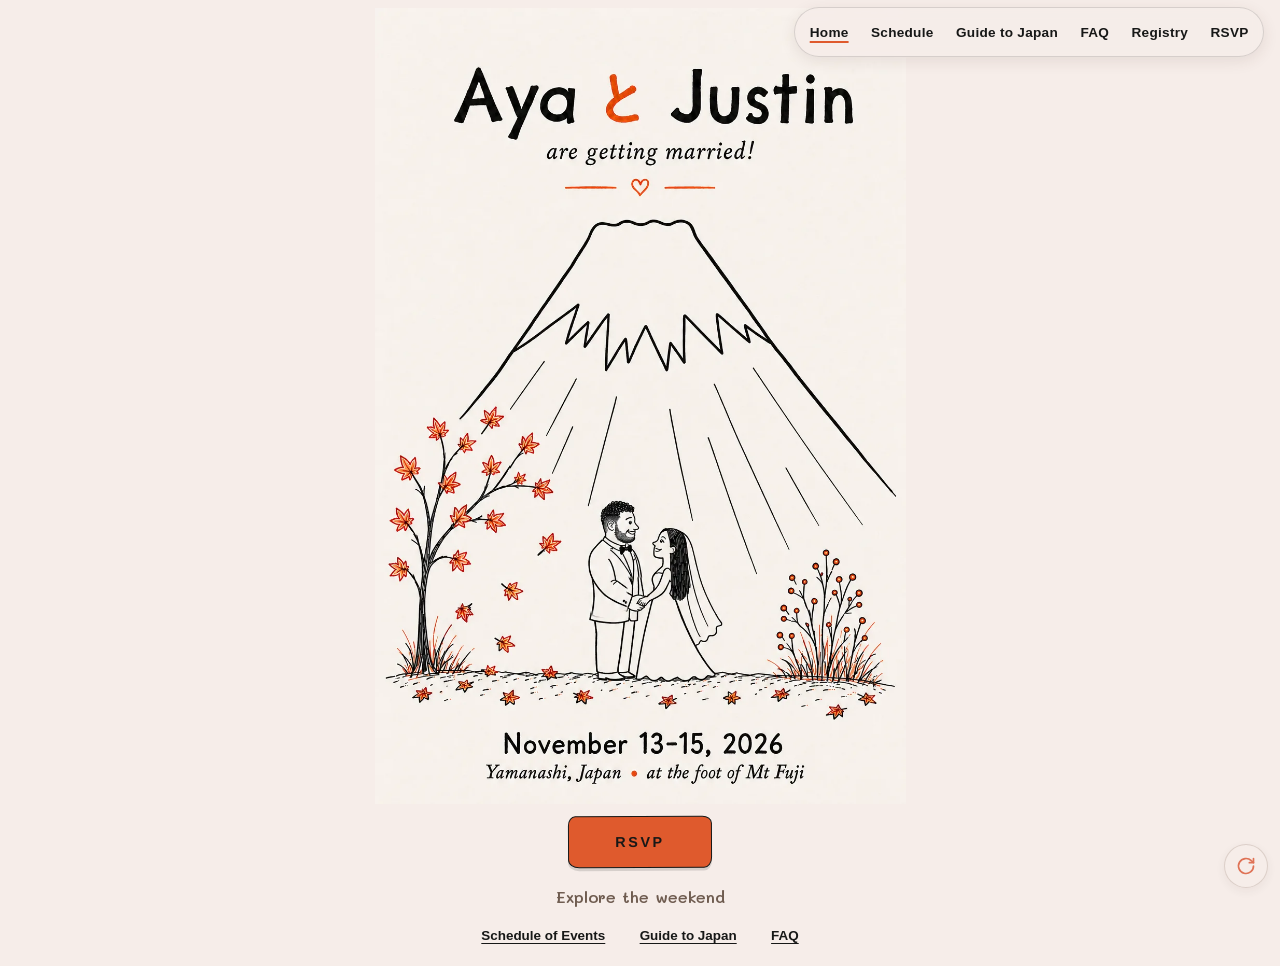
==== index.html @ c3867579 "Publish guest FAQ and single-image sharing preview Built from source main 6b49b68c2197cf32b49f85373d" ====
<!DOCTYPE html><html lang="en"><head><meta charSet="utf-8"/><meta name="viewport" content="width=device-width, initial-scale=1"/><link rel="preload" as="image" imageSrcSet="/assets/aya-justin-wordmark-400.webp 400w, /assets/aya-justin-wordmark-800.webp 800w" imageSizes="(min-width: 48.001rem) 12rem, 10rem"/><link rel="stylesheet" href="/assets/index-DEI_SXa7.css" data-rsc-css-href="/assets/index-DEI_SXa7.css" data-precedence="vite-rsc/importer-resources"/><link rel="modulepreload" href="/assets/layout-segment-context-CRLXYOlU.js" crossorigin=""/><link rel="modulepreload" href="/assets/rolldown-runtime-S-ySWqyJ.js" crossorigin=""/><link rel="modulepreload" href="/assets/index-jlFASfeK.js" crossorigin=""/><link rel="modulepreload" href="/assets/framework-CXnKph_e.js" crossorigin=""/><link rel="modulepreload" href="/assets/site-header-D833ujOr.js" crossorigin=""/><link rel="modulepreload" href="/assets/link-hgEmusYK.js" crossorigin=""/><title>Aya と Justin — November 13-15, 2026</title><meta name="description" content="Aya and Justin are getting married November 13-15, 2026, in Yamanashi, Japan, at the foot of Mt Fuji."/><meta property="og:title" content="Aya と Justin are getting married!"/><meta property="og:description" content="November 13-15, 2026 · Yamanashi, Japan · at the foot of Mt Fuji"/><meta property="og:url" content="https://ayatojb.jp/"/><meta property="og:site_name" content="Aya と Justin"/><meta property="og:type" content="website"/><meta property="og:locale" content="en_US"/><meta property="og:image" content="https://ayatojb.jp/assets/wedding-share-de2f9341.jpg"/><meta property="og:image:width" content="1200"/><meta property="og:image:height" content="630"/><meta property="og:image:type" content="image/jpeg"/><meta property="og:image:alt" content="Hand-drawn wedding artwork of Aya and Justin beneath Mt Fuji with autumn foliage."/><meta name="twitter:card" content="summary_large_image"/><meta name="twitter:title" content="Aya と Justin are getting married!"/><meta name="twitter:description" content="November 13-15, 2026 · Yamanashi, Japan · at the foot of Mt Fuji"/><meta name="twitter:image" content="https://ayatojb.jp/assets/wedding-share-de2f9341.jpg"/><meta name="twitter:image:alt" content="Hand-drawn wedding artwork of Aya and Justin beneath Mt Fuji with autumn foliage."/><link rel="icon" href="https://ayatojb.jp/favicon.ico" sizes="16x16 32x32 48x48" type="image/vnd.microsoft.icon"/><link rel="icon" href="https://ayatojb.jp/icon-192.png" sizes="192x192" type="image/png"/><link rel="apple-touch-icon" href="https://ayatojb.jp/apple-touch-icon.png" sizes="180x180" type="image/png"/><link rel="canonical" href="https://ayatojb.jp/"/><meta name="theme-color" content="#f6ede9"/><meta name="color-scheme" content="light"/><script>self.__VINEXT_RSC_PARAMS__={}</script><script>self.__VINEXT_RSC_NAV__={"pathname":"/","searchParams":[]}</script><link rel="modulepreload" href="/assets/index-jlFASfeK.js" />
</head><body><header class="site-header site-header--landing" data-home-navigation="true"><a class="skip-link" href="#main-content">Skip to content</a><div class="site-header__inner"><a href="/" class="site-wordmark" aria-label="Aya and Justin home"><img src="/assets/aya-justin-wordmark-400.webp" srcSet="/assets/aya-justin-wordmark-400.webp 400w, /assets/aya-justin-wordmark-800.webp 800w" sizes="(min-width: 48.001rem) 12rem, 10rem" width="400" height="78" alt=""/></a><nav class="site-nav site-nav--desktop" aria-label="Main navigation" inert=""><ul><li><a href="/" aria-current="page">Home</a></li><li><a href="/schedule">Schedule</a></li><li><a href="/guide">Guide to Japan</a></li><li><a href="/faq">FAQ</a></li><li><a href="/registry">Registry</a></li><li><a href="/rsvp">RSVP</a></li></ul></nav><button class="site-menu-toggle" type="button" aria-expanded="false" aria-controls="mobile-site-navigation" aria-label="Open navigation"><span aria-hidden="true"></span><span aria-hidden="true"></span><span aria-hidden="true"></span></button></div><div class="site-mobile-panel" id="mobile-site-navigation" hidden=""><nav class="site-mobile-nav" aria-label="Mobile navigation"><ul><li><a href="/" aria-current="page">Home</a></li><li><a href="/schedule">Schedule</a></li><li><a href="/guide">Guide to Japan</a></li><li><a href="/faq">FAQ</a></li><li><a href="/registry">Registry</a></li><li><a href="/rsvp">RSVP</a></li></ul></nav></div></header><main id="main-content" tabindex="-1" class="invitation" aria-labelledby="event-title" aria-describedby="event-details"><div class="event-copy"><h1 id="event-title">Aya と Justin</h1><p>are getting married!</p><p id="event-details"><time dateTime="2026-11-13">November 13</time>-<time dateTime="2026-11-15">15, 2026</time><span aria-hidden="true"> · </span><span>Yamanashi, Japan</span><span aria-hidden="true"> · </span><span>at the foot of Mt Fuji</span></p></div><figure class="invitation__artwork" data-cloud-reveal="revealing"><picture><source srcSet="/assets/invitation-91b7f971.webp" type="image/webp"/><img src="/assets/invitation-1acabb1c.png" width="1024" height="1535" alt="Hand-drawn illustration of Aya and Justin holding hands beneath Mt Fuji in autumn." loading="eager" decoding="async" fetchPriority="high"/></picture><div class="cloud-reveal" aria-hidden="true"><div class="cloud-bank cloud-bank--left"><svg class="cloud-bank__layer cloud-bank__layer--rear" viewBox="0 0 720 860" preserveAspectRatio="xMidYMid meet" focusable="false"><path class="cloud-cluster cloud-cluster--rear" d="M28 286C24 238 57 205 104 208C116 153 172 126 219 157C250 91 340 81 383 145C424 103 500 122 519 183C576 165 634 204 638 260C676 269 696 299 687 337C628 357 569 346 517 361C451 380 392 350 332 365C267 382 207 354 149 365C95 375 54 353 28 320Z"></path><path class="cloud-cluster cloud-cluster--rear" d="M67 545C55 500 86 458 133 456C145 402 202 376 248 407C285 349 366 351 399 410C444 374 510 397 524 451C574 437 625 470 632 520C671 529 691 557 684 591C623 611 571 600 516 614C453 631 391 604 332 618C268 633 207 609 151 617C108 623 79 598 67 571Z"></path><path class="cloud-bank__detail" d="M161 217C186 192 224 188 250 211M438 204C464 183 501 190 519 218M197 471C225 444 266 443 294 469"></path></svg><svg class="cloud-bank__layer cloud-bank__layer--front" viewBox="0 0 720 860" preserveAspectRatio="xMidYMid meet" focusable="false"><path class="cloud-cluster cloud-cluster--front" d="M-22 412C-18 360 19 325 69 330C84 267 148 238 201 275C238 204 333 199 378 269C420 218 503 238 526 305C582 287 646 327 651 385C690 395 713 426 704 466C642 486 582 474 525 490C456 508 391 480 329 494C262 511 198 484 139 496C82 507 29 485-22 452Z"></path><path class="cloud-cluster cloud-cluster--front" d="M-8 704C-3 651 38 616 89 622C106 563 168 537 218 571C255 508 342 507 381 570C425 527 500 547 521 606C578 591 638 630 644 682C683 692 705 722 697 760C635 779 580 769 523 784C455 801 392 776 330 789C263 804 202 781 143 790C88 798 37 781-8 749Z"></path><path class="cloud-bank__detail" d="M91 350C121 319 166 318 197 347M407 300C437 274 480 279 506 312M103 647C132 617 177 616 207 646"></path></svg></div><div class="cloud-bank cloud-bank--right"><svg class="cloud-bank__layer cloud-bank__layer--rear" viewBox="0 0 720 860" preserveAspectRatio="xMidYMid meet" focusable="false"><path class="cloud-cluster cloud-cluster--rear" d="M35 318C30 270 65 237 112 241C128 188 181 158 231 188C270 126 361 119 406 180C446 143 517 161 539 220C594 207 650 246 652 301C686 313 702 342 692 376C634 394 577 382 526 397C462 416 404 389 342 402C280 416 218 393 161 401C103 409 60 386 35 352Z"></path><path class="cloud-cluster cloud-cluster--rear" d="M42 559C36 511 72 476 120 478C136 423 194 399 239 431C276 370 365 369 405 431C458 387 540 408 559 469C607 457 654 491 659 539C692 550 706 576 696 608C640 625 585 616 530 630C465 646 403 622 342 635C274 651 211 626 151 636C101 644 62 615 42 586Z"></path><path class="cloud-bank__detail" d="M172 248C198 221 237 220 264 245M455 239C484 217 522 226 541 255M210 489C239 462 284 463 314 490"></path></svg><svg class="cloud-bank__layer cloud-bank__layer--front" viewBox="0 0 720 860" preserveAspectRatio="xMidYMid meet" focusable="false"><path class="cloud-cluster cloud-cluster--front" d="M12 426C7 373 48 339 98 345C116 283 177 257 227 291C268 222 369 218 418 286C466 235 551 258 573 324C629 310 679 349 680 406C710 420 720 449 708 479C648 496 590 486 535 501C465 520 398 492 337 507C269 524 204 498 145 509C90 520 42 494 12 458Z"></path><path class="cloud-cluster cloud-cluster--front" d="M18 681C13 630 52 596 103 601C122 544 181 518 232 551C274 489 366 490 408 550C453 509 529 528 553 587C608 572 665 609 672 662C706 674 718 703 707 735C648 754 592 744 536 758C468 775 403 751 342 764C276 779 213 756 154 764C98 773 48 754 18 716Z"></path><path class="cloud-bank__detail" d="M130 365C160 336 207 338 237 368M455 317C486 292 531 299 556 333M141 623C173 593 219 595 249 626"></path></svg></div></div></figure><div class="rsvp"><a class="rsvp__button" href="/rsvp">RSVP</a></div><nav class="home-links" aria-label="Wedding information"><p>Explore the weekend</p><div><a href="/schedule">Schedule of Events</a><a href="/guide">Guide to Japan</a><a href="/faq">FAQ</a></div></nav><button class="replay-reveal" type="button" aria-label="Replay cloud reveal" title="Replay cloud reveal" hidden="" disabled=""><svg viewBox="0 0 24 24" aria-hidden="true" focusable="false"><path d="M21 12a9 9 0 1 1-2.64-6.36L21 8"></path><path d="M21 3v5h-5"></path></svg></button></main><script src="/animation.js" defer=""></script><script id="_R_">import("/assets/index-jlFASfeK.js")</script></body></html><script>self.__VINEXT_RSC_CHUNKS__=self.__VINEXT_RSC_CHUNKS__||[];self.__VINEXT_RSC_CHUNKS__.push("2:I[\"8c0f216c4604\",[],\"Children\",1]\n3:I[\"15c18cfaeeff\",[],\"LayoutSegmentProvider\",1]\n4:I[\"8c0f216c4604\",[],\"Slot\",1]\n5:I[\"593f344dc510\",[],\"RedirectBoundary\",1]\n:HL[\"/assets/index-DEI_SXa7.css\",\"style\"]\n")</script><script>self.__VINEXT_RSC_CHUNKS__=self.__VINEXT_RSC_CHUNKS__||[];self.__VINEXT_RSC_CHUNKS__.push("0:{\"__route\":\"route:/\",\"__interceptionContext\":null,\"__layoutIds\":[\"layout:/\"],\"__rootLayout\":\"/\",\"page:/\":\"$L1\",\"layout:/\":[[[[\"$\",\"link\",\"css:/assets/index-DEI_SXa7.css\",{\"rel\":\"stylesheet\",\"precedence\":\"vite-rsc/importer-resources\",\"href\":\"/assets/index-DEI_SXa7.css\",\"data-rsc-css-href\":\"/assets/index-DEI_SXa7.css\"}],\"$undefined\"],[\"$\",\"html\",null,{\"lang\":\"en\",\"children\":[\"$\",\"body\",null,{\"children\":[\"$\",\"$L2\",null,{}]}]}]],null],\"route:/\":[[[\"$\",\"meta\",null,{\"charSet\":\"utf-8\"}],[[\"$\",\"title\",\"0\",{\"children\":\"Aya と Justin — November 13-15, 2026\"}],[\"$\",\"meta\",\"1\",{\"name\":\"description\",\"content\":\"Aya and Justin are getting married November 13-15, 2026, in Yamanashi, Japan, at the foot of Mt Fuji.\"}],[\"$\",\"meta\",\"2\",{\"property\":\"og:title\",\"content\":\"Aya と Justin are getting married!\"}],[\"$\",\"meta\",\"3\",{\"property\":\"og:description\",\"content\":\"November 13-15, 2026 · Yamanashi, Japan · at the foot of Mt Fuji\"}],[\"$\",\"meta\",\"4\",{\"property\":\"og:url\",\"content\":\"https://ayatojb.jp/\"}],[\"$\",\"meta\",\"5\",{\"property\":\"og:site_name\",\"content\":\"Aya と Justin\"}],[\"$\",\"meta\",\"6\",{\"property\":\"og:type\",\"content\":\"website\"}],[\"$\",\"meta\",\"7\",{\"property\":\"og:locale\",\"content\":\"en_US\"}],[\"$\",\"meta\",\"8\",{\"property\":\"og:image\",\"content\":\"https://ayatojb.jp/assets/wedding-share-de2f9341.jpg\"}],[\"$\",\"meta\",\"9\",{\"property\":\"og:image:width\",\"content\":\"1200\"}],[\"$\",\"meta\",\"10\",{\"property\":\"og:image:height\",\"content\":\"630\"}],[\"$\",\"meta\",\"11\",{\"property\":\"og:image:type\",\"content\":\"image/jpeg\"}],[\"$\",\"meta\",\"12\",{\"property\":\"og:image:alt\",\"content\":\"Hand-drawn wedding artwork of Aya and Justin beneath Mt Fuji with autumn foliage.\"}],[\"$\",\"meta\",\"13\",{\"name\":\"twitter:card\",\"content\":\"summary_large_image\"}],[\"$\",\"meta\",\"14\",{\"name\":\"twitter:title\",\"content\":\"Aya と Justin are getting married!\"}],[\"$\",\"meta\",\"15\",{\"name\":\"twitter:description\",\"content\":\"November 13-15, 2026 · Yamanashi, Japan · at the foot of Mt Fuji\"}],[\"$\",\"meta\",\"16\",{\"name\":\"twitter:image\",\"content\":\"https://ayatojb.jp/assets/wedding-share-de2f9341.jpg\"}],[\"$\",\"meta\",\"17\",{\"name\":\"twitter:image:alt\",\"content\":\"Hand-drawn wedding artwork of Aya and Justin beneath Mt Fuji with autumn foliage.\"}],[\"$\",\"link\",\"18\",{\"rel\":\"icon\",\"href\":\"https://ayatojb.jp/favicon.ico\",\"sizes\":\"16x16 32x32 48x48\",\"type\":\"image/vnd.microsoft.icon\"}],[\"$\",\"link\",\"19\",{\"rel\":\"icon\",\"href\":\"https://ayatojb.jp/icon-192.png\",\"sizes\":\"192x192\",\"type\":\"image/png\"}],[\"$\",\"link\",\"20\",{\"rel\":\"apple-touch-icon\",\"href\":\"https://ayatojb.jp/apple-touch-icon.png\",\"sizes\":\"180x180\",\"type\":\"image/png\"}],[\"$\",\"link\",\"21\",{\"rel\":\"canonical\",\"href\":\"https://ayatojb.jp/\"}]],[[\"$\",\"meta\",\"0\",{\"name\":\"viewport\",\"content\":\"width=device-width, initial-scale=1\"}],[\"$\",\"meta\",\"1\",{\"name\":\"theme-color\",\"content\":\"#f6ede9\"}],[\"$\",\"meta\",\"2\",{\"name\":\"color-scheme\",\"content\":\"light\"}]]],[\"$\",\"$L3\",null,{\"segmentMap\":{\"children\":[]},\"children\":[\"$\",\"$L4\",null,{\"id\":\"layout:/\",\"parallelSlots\":\"$undefined\",\"children\":[\"$\",\"$L5\",null,{\"children\":[\"$\",\"$L3\",null,{\"segmentMap\":{\"children\":[]},\"children\":[\"$\",\"$L4\",null,{\"id\":\"page:/\"}]}]}]}]}]],\"__layoutFlags\":{\"layout:/\":\"s\"},\"__artifactCompatibility\":{\"schemaVersion\":1,\"graphVersion\":\"app-route-graph:4uhn5s1wvoptc\",\"deploymentVersion\":\"e00e6393-c7d0-4f7f-be43-dccae921b875\",\"appElementsSchemaVersion\":1,\"rscPayloadSchemaVersion\":1,\"rootBoundaryId\":\"/\",\"renderEpoch\":null}}\n")</script><script>self.__VINEXT_RSC_CHUNKS__=self.__VINEXT_RSC_CHUNKS__||[];self.__VINEXT_RSC_CHUNKS__.push("6:I[\"359144e7a14d\",[],\"SiteHeader\",1]\n7:[[\"$\",\"source\",null,{\"srcSet\":\"/assets/invitation-91b7f971.webp\",\"type\":\"image/webp\"}],[\"$\",\"img\",null,{\"src\":\"/assets/invitation-1acabb1c.png\",\"width\":\"1024\",\"height\":\"1535\",\"alt\":\"Hand-drawn illustration of Aya and Justin holding hands beneath Mt Fuji in autumn.\",\"loading\":\"eager\",\"decoding\":\"async\",\"fetchPriority\":\"high\"}]]\n")</script><script>self.__VINEXT_RSC_CHUNKS__=self.__VINEXT_RSC_CHUNKS__||[];self.__VINEXT_RSC_CHUNKS__.push("1:[[\"$\",\"$L6\",null,{\"currentPath\":\"/\",\"variant\":\"landing\"}],[\"$\",\"main\",null,{\"id\":\"main-content\",\"tabIndex\":-1,\"className\":\"invitation\",\"aria-labelledby\":\"event-title\",\"aria-describedby\":\"event-details\",\"children\":[[\"$\",\"div\",null,{\"className\":\"event-copy\",\"children\":[[\"$\",\"h1\",null,{\"id\":\"event-title\",\"children\":\"Aya と Justin\"}],[\"$\",\"p\",null,{\"children\":\"are getting married!\"}],[\"$\",\"p\",null,{\"id\":\"event-details\",\"children\":[[\"$\",\"time\",null,{\"dateTime\":\"2026-11-13\",\"children\":\"November 13\"}],\"-\",[\"$\",\"time\",null,{\"dateTime\":\"2026-11-15\",\"children\":\"15, 2026\"}],[\"$\",\"span\",null,{\"aria-hidden\":\"true\",\"children\":\" · \"}],[\"$\",\"span\",null,{\"children\":\"Yamanashi, Japan\"}],[\"$\",\"span\",null,{\"aria-hidden\":\"true\",\"children\":\" · \"}],[\"$\",\"span\",null,{\"children\":\"at the foot of Mt Fuji\"}]]}]]}],[\"$\",\"figure\",null,{\"className\":\"invitation__artwork\",\"data-cloud-reveal\":\"revealing\",\"children\":[[\"$\",\"picture\",null,{\"children\":\"$7\"}],[\"$\",\"div\",null,{\"className\":\"cloud-reveal\",\"aria-hidden\":\"true\",\"children\":[[\"$\",\"div\",null,{\"className\":\"cloud-bank cloud-bank--left\",\"children\":[[\"$\",\"svg\",null,{\"className\":\"cloud-bank__layer cloud-bank__layer--rear\",\"viewBox\":\"0 0 720 860\",\"preserveAspectRatio\":\"xMidYMid meet\",\"focusable\":\"false\",\"children\":[[\"$\",\"path\",null,{\"className\":\"cloud-cluster cloud-cluster--rear\",\"d\":\"M28 286C24 238 57 205 104 208C116 153 172 126 219 157C250 91 340 81 383 145C424 103 500 122 519 183C576 165 634 204 638 260C676 269 696 299 687 337C628 357 569 346 517 361C451 380 392 350 332 365C267 382 207 354 149 365C95 375 54 353 28 320Z\"}],[\"$\",\"path\",null,{\"className\":\"cloud-cluster cloud-cluster--rear\",\"d\":\"M67 545C55 500 86 458 133 456C145 402 202 376 248 407C285 349 366 351 399 410C444 374 510 397 524 451C574 437 625 470 632 520C671 529 691 557 684 591C623 611 571 600 516 614C453 631 391 604 332 618C268 633 207 609 151 617C108 623 79 598 67 571Z\"}],[\"$\",\"path\",null,{\"className\":\"cloud-bank__detail\",\"d\":\"M161 217C186 192 224 188 250 211M438 204C464 183 501 190 519 218M197 471C225 444 266 443 294 469\"}]]}],[\"$\",\"svg\",null,{\"className\":\"cloud-bank__layer cloud-bank__layer--front\",\"viewBox\":\"0 0 720 860\",\"preserveAspectRatio\":\"xMidYMid meet\",\"focusable\":\"false\",\"children\":[[\"$\",\"path\",null,{\"className\":\"cloud-cluster cloud-cluster--front\",\"d\":\"M-22 412C-18 360 19 325 69 330C84 267 148 238 201 275C238 204 333 199 378 269C420 218 503 238 526 305C582 287 646 327 651 385C690 395 713 426 704 466C642 486 582 474 525 490C456 508 391 480 329 494C262 511 198 484 139 496C82 507 29 485-22 452Z\"}],[\"$\",\"path\",null,{\"className\":\"cloud-cluster cloud-cluster--front\",\"d\":\"M-8 704C-3 651 38 616 89 622C106 563 168 537 218 571C255 508 342 507 381 570C425 527 500 547 521 606C578 591 638 630 644 682C683 692 705 722 697 760C635 779 580 769 523 784C455 801 392 776 330 789C263 804 202 781 143 790C88 798 37 781-8 749Z\"}],[\"$\",\"path\",null,{\"className\":\"cloud-bank__detail\",\"d\":\"M91 350C121 319 166 318 197 347M407 300C437 274 480 279 506 312M103 647C132 617 177 616 207 646\"}]]}]]}],[\"$\",\"div\",null,{\"className\":\"cloud-bank cloud-bank--right\",\"children\":[[\"$\",\"svg\",null,{\"className\":\"cloud-bank__layer cloud-bank__layer--rear\",\"viewBox\":\"0 0 720 860\",\"preserveAspectRatio\":\"xMidYMid meet\",\"focusable\":\"false\",\"children\":[[\"$\",\"path\",null,{\"className\":\"cloud-cluster cloud-cluster--rear\",\"d\":\"M35 318C30 270 65 237 112 241C128 188 181 158 231 188C270 126 361 119 406 180C446 143 517 161 539 220C594 207 650 246 652 301C686 313 702 342 692 376C634 394 577 382 526 397C462 416 404 389 342 402C280 416 218 393 161 401C103 409 60 386 35 352Z\"}],[\"$\",\"path\",null,{\"className\":\"cloud-cluster cloud-cluster--rear\",\"d\":\"M42 559C36 511 72 476 120 478C136 423 194 399 239 431C276 370 365 369 405 431C458 387 540 408 559 469C607 457 654 491 659 539C692 550 706 576 696 608C640 625 585 616 530 630C465 646 403 622 342 635C274 651 211 626 151 636C101 644 62 615 42 586Z\"}],[\"$\",\"path\",null,{\"className\":\"cloud-bank__detail\",\"d\":\"M172 248C198 221 237 220 264 245M455 239C484 217 522 226 541 255M210 489C239 462 284 463 314 490\"}]]}],\"$L8\"]}]]}]]}],\"$L9\",\"$La\",\"$Lb\"]}],\"$Lc\"]\n")</script><script>self.__VINEXT_RSC_CHUNKS__=self.__VINEXT_RSC_CHUNKS__||[];self.__VINEXT_RSC_CHUNKS__.push("8:[\"$\",\"svg\",null,{\"className\":\"cloud-bank__layer cloud-bank__layer--front\",\"viewBox\":\"0 0 720 860\",\"preserveAspectRatio\":\"xMidYMid meet\",\"focusable\":\"false\",\"children\":[[\"$\",\"path\",null,{\"className\":\"cloud-cluster cloud-cluster--front\",\"d\":\"M12 426C7 373 48 339 98 345C116 283 177 257 227 291C268 222 369 218 418 286C466 235 551 258 573 324C629 310 679 349 680 406C710 420 720 449 708 479C648 496 590 486 535 501C465 520 398 492 337 507C269 524 204 498 145 509C90 520 42 494 12 458Z\"}],[\"$\",\"path\",null,{\"className\":\"cloud-cluster cloud-cluster--front\",\"d\":\"M18 681C13 630 52 596 103 601C122 544 181 518 232 551C274 489 366 490 408 550C453 509 529 528 553 587C608 572 665 609 672 662C706 674 718 703 707 735C648 754 592 744 536 758C468 775 403 751 342 764C276 779 213 756 154 764C98 773 48 754 18 716Z\"}],[\"$\",\"path\",null,{\"className\":\"cloud-bank__detail\",\"d\":\"M130 365C160 336 207 338 237 368M455 317C486 292 531 299 556 333M141 623C173 593 219 595 249 626\"}]]}]\n9:[\"$\",\"div\",null,{\"className\":\"rsvp\",\"children\":[\"$\",\"a\",null,{\"className\":\"rsvp__button\",\"href\":\"/rsvp\",\"children\":\"RSVP\"}]}]\na:[\"$\",\"nav\",null,{\"className\":\"home-links\",\"aria-label\":\"Wedding information\",\"children\":[[\"$\",\"p\",null,{\"children\":\"Explore the weekend\"}],[\"$\",\"div\",null,{\"children\":[[\"$\",\"a\",null,{\"href\":\"/schedule\",\"children\":\"Schedule of Events\"}],[\"$\",\"a\",null,{\"href\":\"/guide\",\"children\":\"Guide to Japan\"}],[\"$\",\"a\",null,{\"href\":\"/faq\",\"children\":\"FAQ\"}]]}]]}]\nb:[\"$\",\"button\",null,{\"className\":\"replay-reveal\",\"type\":\"button\",\"aria-label\":\"Replay cloud reveal\",\"title\":\"Replay cloud reveal\",\"hidden\":true,\"disabled\":true,\"children\":[\"$\",\"svg\",null,{\"viewBox\":\"0 0 24 24\",\"aria-hidden\":\"true\",\"focusable\":\"false\",\"children\":[[\"$\",\"path\",null,{\"d\":\"M21 12a9 9 0 1 1-2.64-6.36L21 8\"}],[\"$\",\"path\",null,{\"d\":\"M21 3v5h-5\"}]]}]}]\nc:[\"$\",\"script\",null,{\"src\":\"/animation.js\",\"defer\":true}]\n")</script><script>self.__VINEXT_RSC_DONE__=true</script>
---- assets/index-DEI_SXa7.css ----
:root{--lightningcss-light:initial;--lightningcss-dark: ;color-scheme:light;background:#f6ede9;font-family:system-ui,sans-serif}*,:before,:after{box-sizing:border-box}html{-webkit-text-size-adjust:100%;-moz-text-size-adjust:100%;text-size-adjust:100%;background:#f6ede9;min-block-size:100%;min-inline-size:20rem}body{background:#f6ede9;min-block-size:100svh;margin:0;overflow-x:hidden}.invitation{min-block-size:100svh;padding-block:max(.5rem, env(safe-area-inset-top)) max(.5rem, env(safe-area-inset-bottom));padding-inline:max(.5rem, env(safe-area-inset-left)) max(.5rem, env(safe-area-inset-right));grid-template-columns:minmax(0,1fr);place-content:center;justify-items:center;gap:.75rem;display:grid}.invitation__artwork{isolation:isolate;inline-size:min(100%,42rem);margin:0;position:relative;overflow:hidden}.invitation__artwork picture{display:block}.invitation__artwork img{color:#171817;block-size:auto;inline-size:100%;display:block}.event-copy{clip:rect(0 0 0 0);clip-path:inset(50%);white-space:nowrap;border:0;block-size:1px;inline-size:1px;margin:-1px;padding:0;position:absolute;overflow:hidden}.cloud-reveal{z-index:1;pointer-events:none;position:absolute;inset:0;overflow:hidden}.cloud-bank{will-change:transform, opacity;block-size:75%;inline-size:84%;position:absolute;inset-block-start:-8%;overflow:visible}.cloud-bank--left{animation:4.6s cubic-bezier(.2,.72,.15,1) .4s both cloud-drift-left;inset-inline-start:-8%}.cloud-bank--right{animation:4.8s cubic-bezier(.2,.72,.15,1) .4s both cloud-drift-right;inset-block-start:-11%;inset-inline-end:-8%}.cloud-bank__layer{block-size:100%;inline-size:100%;position:absolute;inset:0;overflow:visible}.cloud-bank--left .cloud-bank__layer--rear{animation:4.6s cubic-bezier(.2,.72,.15,1) .4s both cloud-rear-counter-left}.cloud-bank--right .cloud-bank__layer--rear{animation:4.8s cubic-bezier(.2,.72,.15,1) .4s both cloud-rear-counter-right}.cloud-cluster{fill:#fffaf5;stroke:#cdbdaf;stroke-linecap:round;stroke-linejoin:round;stroke-width:2px;vector-effect:non-scaling-stroke}.cloud-cluster--rear{stroke-width:1.6px}.cloud-bank__detail{fill:none;stroke:#cdbdaf;stroke-linecap:round;stroke-linejoin:round;stroke-width:2px;vector-effect:non-scaling-stroke;opacity:.68;stroke-width:1.25px}.invitation__artwork[data-cloud-reveal=reset] .cloud-bank,.invitation__artwork[data-cloud-reveal=reset] .cloud-bank__layer--rear{opacity:1;animation:none;transform:translate(0,0)}@keyframes cloud-drift-left{0%{opacity:1;transform:translate(0,0)rotate(0)}80%{opacity:1}to{opacity:0;transform:translate(-118%,-3%)rotate(-.8deg)}}@keyframes cloud-drift-right{0%{opacity:1;transform:translate(0,0)rotate(0)}80%{opacity:1}to{opacity:0;transform:translate(118%,-2%)rotate(.65deg)}}@keyframes cloud-rear-counter-left{0%{transform:translate(0,0)}to{transform:translate(7%)}}@keyframes cloud-rear-counter-right{0%{transform:translate(0,0)}to{transform:translate(-7%)}}.replay-reveal{z-index:2;color:#d84b27;cursor:pointer;opacity:0;visibility:hidden;-webkit-tap-highlight-color:transparent;background:#f6ede9e0;border:1px solid #7c635247;border-radius:50%;place-items:center;block-size:2.75rem;inline-size:2.75rem;padding:0;transition:opacity .2s,transform .2s,border-color .15s;display:grid;position:fixed;inset-block-end:max(.75rem, env(safe-area-inset-bottom));inset-inline-end:max(.75rem, env(safe-area-inset-right));transform:translateY(.35rem);box-shadow:0 .2rem .75rem #402b1f14}.replay-reveal[hidden]{display:none}.replay-reveal.is-visible{opacity:.76;visibility:visible;transform:translateY(0)}.replay-reveal svg{fill:none;stroke:currentColor;stroke-linecap:round;stroke-linejoin:round;stroke-width:2px;block-size:1.25rem;inline-size:1.25rem}.replay-reveal:focus-visible{opacity:1;outline-offset:3px;outline:2px solid #171817}.rsvp{text-align:center;justify-items:center;display:grid}.rsvp__button{color:#171817;letter-spacing:.18em;-webkit-tap-highlight-color:transparent;background:#df5a2d;border:1.5px solid #171817;border-radius:.45rem .6rem .5rem .7rem/.6rem .45rem .65rem .5rem;place-items:center;min-block-size:3.25rem;min-inline-size:9rem;padding:.8rem 1.85rem;font-family:Trebuchet MS,Segoe UI,sans-serif;font-size:.9rem;font-weight:700;line-height:1;text-decoration:none;transition:color .15s,background-color .15s,border-color .15s,transform .15s;display:inline-grid;transform:rotate(-.25deg);box-shadow:0 .18rem #17181724}.rsvp__button:focus-visible{color:#171817;outline-offset:3px;border-color:#171817;outline:3px solid #171817}@media (hover:hover){.replay-reveal:hover{opacity:1;border-color:#d84b27b8}.rsvp__button:hover{color:#171817;background:#e96b42;border-color:#171817;transform:translateY(-1px)rotate(-.25deg)}}@media (width>=43.75rem) and (height>=43.75rem){.invitation__artwork{inline-size:min(42rem,66.7101svh - 4.33616rem)}}@media (prefers-reduced-motion:reduce){.cloud-reveal,.replay-reveal{display:none!important}.rsvp__button{transition:none}}@media (forced-colors:active){html,body,.invitation{background:canvas}.invitation__artwork img{forced-color-adjust:none}.cloud-reveal,.replay-reveal{display:none!important}.rsvp__button{color:linktext;box-shadow:none;background:canvas;border-color:linktext}}@media print{@page{size:portrait;margin:0}.invitation{min-block-size:100vh;padding:0}.invitation__artwork,.invitation__artwork img{max-block-size:100vh;inline-size:auto;max-inline-size:100%}.cloud-reveal,.replay-reveal,.rsvp{display:none!important}}@font-face{font-family:Mali;font-style:normal;font-weight:600;font-display:swap;src:url(/fonts/mali-600.woff2)format("woff2")}@font-face{font-family:Mali;font-style:normal;font-weight:700;font-display:swap;src:url(/fonts/mali-700.woff2)format("woff2")}@font-face{font-family:Yomogi;font-style:normal;font-weight:400;font-display:swap;src:url(/fonts/yomogi-400.woff2)format("woff2")}:root{--paper:#f6ede9;--ink:#171817;--vermilion:#df5a2d;--maple-gold:#e9a13a;--moss:#727866;--cloud-taupe:#cdbdaf;--cloud-cream:#fffaf5;--paper-shadow:#4a34251f;--font-display:"Mali", "Yomogi", "Hiragino Maru Gothic ProN", sans-serif;--font-body:"Iowan Old Style", "Palatino Linotype", "Book Antiqua", Georgia, serif;--font-utility:"Trebuchet MS", "Segoe UI", sans-serif;--site-header-height:4rem}.content-page{--font-display:"Iowan Old Style", "Palatino Linotype", "Book Antiqua", Georgia, serif;color:var(--ink);font-family:var(--font-body)}.content-page a:focus-visible,.content-page button:focus-visible,.content-page summary:focus-visible,.site-header a:focus-visible,.site-header button:focus-visible,.home-links a:focus-visible{outline:3px solid var(--vermilion);outline-offset:3px}.content-page{background:var(--paper);grid-template-rows:auto 1fr auto;grid-template-columns:minmax(0,1fr);min-block-size:100svh;display:grid}.skip-link{z-index:10;min-block-size:2.75rem;color:var(--paper);font-family:var(--font-utility);background:var(--ink);align-items:center;padding-inline:1rem;font-weight:700;text-decoration:none;display:flex;position:fixed;inset-block-start:.75rem;inset-inline-start:.75rem;transform:translateY(-160%)}.skip-link:focus-visible{transform:translateY(0)}.site-header{z-index:5;box-shadow:0 .2rem .65rem var(--paper-shadow);background:#f6ede9f5;border-block-end:1px solid #1718172e;position:sticky;inset-block-start:0}.site-header--landing{z-index:8;box-shadow:none;background:0 0;border:0;position:fixed;inset:0 0 auto}.site-header--landing .site-header__inner{inline-size:100%;padding-inline:max(1rem, env(safe-area-inset-left)) max(1rem, env(safe-area-inset-right));opacity:0;pointer-events:none;visibility:hidden;justify-content:flex-end;transition:opacity .5s,transform .5s,visibility .5s;transform:translateY(-.5rem)}.site-header--landing.is-visible .site-header__inner{opacity:1;pointer-events:auto;visibility:visible;transform:translateY(0)}.site-header--landing .site-wordmark{display:none}.site-header--landing .site-nav--desktop{-webkit-backdrop-filter:blur(.4rem);backdrop-filter:blur(.4rem);background:#f6ede9e6;border:1px solid #17181724;border-radius:999px;padding:.15rem .35rem;box-shadow:0 .25rem .9rem #4a34251a}.site-header__inner,.content-page__main,.site-footer__inner{inline-size:min(100% - 2rem,72rem);margin-inline:auto}.site-header__inner{justify-content:space-between;align-items:center;gap:.5rem 1rem;min-block-size:4rem;display:flex}.site-wordmark,.site-nav a,.site-footer a{color:var(--ink)}.site-wordmark{flex:none;align-items:center;min-block-size:2.75rem;text-decoration:none;display:inline-flex}.site-wordmark img{mix-blend-mode:darken;block-size:auto;inline-size:clamp(9rem,28vw,10rem);display:block}@media (width>=48.001rem){.site-wordmark img{inline-size:12rem}}.site-nav ul,.site-footer ul{flex-wrap:wrap;justify-content:flex-end;align-items:center;gap:.1rem .3rem;margin:0;padding:0;list-style:none;display:flex}.site-nav a,.site-footer a{min-block-size:2.75rem;font-family:var(--font-utility);letter-spacing:.02em;align-items:center;padding-inline:.55rem;font-size:.85rem;font-weight:700;text-decoration:none;display:inline-flex}.site-nav a[aria-current=page],.site-footer a[aria-current=page]{text-decoration:underline;-webkit-text-decoration-color:var(--vermilion);text-decoration-color:var(--vermilion);text-underline-offset:.28em;text-decoration-thickness:.14em}.site-menu-toggle,.site-mobile-panel{display:none}.content-page__main{inline-size:min(100% - 2rem,72rem);min-inline-size:0;padding-block:clamp(2rem,5vw,4rem)}.content-page__main>*{max-inline-size:65ch}.site-footer{background:#cdbdaf38;border-block-start:1px solid #1718172e}.site-footer__inner{justify-content:space-between;align-items:center;gap:.5rem 1rem;min-block-size:5rem;padding-block:.6rem;display:flex}.site-footer p{font-family:var(--font-utility);margin:0;font-size:.82rem}.home-links{text-align:center;justify-items:center;gap:.45rem;inline-size:min(100%,42rem);margin-block-start:.35rem;display:grid}.home-links p{color:#6f5c50;font-family:var(--font-display);margin:0;font-size:1rem}.home-links div{flex-wrap:wrap;justify-content:center;gap:.45rem;display:flex}.home-links a{min-block-size:2.75rem;color:var(--ink);font-family:var(--font-utility);text-underline-offset:.25em;align-items:center;padding-inline:.85rem;font-size:.84rem;font-weight:700;text-decoration-thickness:.1em;display:inline-flex}.faq-page{inline-size:min(100%,52rem);max-inline-size:52rem;margin-inline:auto;padding-block:clamp(1rem,3vw,2rem)}.faq-intro{margin-block-end:clamp(2rem,5vw,3.5rem)}.faq-eyebrow{color:#9d3e21;font-family:var(--font-utility);letter-spacing:.14em;text-transform:uppercase;margin:0 0 1rem;font-size:.75rem;font-weight:700}.faq-intro h1{max-inline-size:12ch;font-family:var(--font-display);letter-spacing:-.035em;margin:0;font-size:clamp(2.8rem,7vw,4.75rem);font-weight:500;line-height:1.05}.faq-intro>p:last-child{margin:1.25rem 0 0;font-size:clamp(1.05rem,2vw,1.2rem);line-height:1.6}.faq-list{border-block-start:1px solid #17181738}.faq-item{border-block-end:1px solid #17181738;scroll-margin-block-start:calc(var(--site-header-height) + 1.5rem)}.faq-item>summary{cursor:pointer;justify-content:space-between;align-items:center;gap:1.5rem;min-block-size:4.5rem;padding-block:1.4rem;list-style:none;display:flex}.faq-item>summary::-webkit-details-marker{display:none}.faq-item h2{font-family:var(--font-body);margin:0;font-size:clamp(1.1rem,2vw,1.3rem);font-weight:600;line-height:1.45}.faq-item__indicator{color:#9d3e21;flex:0 0 1rem;block-size:1rem;inline-size:1rem;position:relative}.faq-item__indicator:before,.faq-item__indicator:after{content:"";background:currentColor;block-size:2px;position:absolute;inset:calc(50% - 1px) 0 auto}.faq-item__indicator:after{transform:rotate(90deg)}.faq-item[open] .faq-item__indicator:after{display:none}.faq-answer{overflow-wrap:break-word;padding-block-end:1.75rem;padding-inline-end:clamp(0rem,4vw - 1rem,2.5rem);font-size:1.075rem;line-height:1.75}.faq-answer p{margin:0 0 1rem}.faq-answer p:last-child{margin-block-end:0}.faq-answer__link a{color:#9d3e21;font-family:var(--font-utility);text-underline-offset:.25em;font-size:.9rem;font-weight:700}.registry-page{text-align:center;align-content:center;justify-items:center;gap:clamp(1.35rem,3vw,2rem);min-block-size:min(36rem,100svh - 9rem);inline-size:min(100%,42rem);margin-inline:auto;padding-block:clamp(3rem,10vw,7rem);display:grid}.registry-page:before{content:"";background:var(--vermilion);border-radius:999px;block-size:.18rem;inline-size:3.5rem}.registry-page h1{font-family:var(--font-display);letter-spacing:-.035em;margin:0;font-size:clamp(3rem,7vw,5.25rem);font-weight:500;line-height:.98}.registry-message{text-wrap:pretty;max-inline-size:38rem;margin:0;font-size:clamp(1.15rem,2.5vw,1.45rem);line-height:1.65}.rsvp-page{inline-size:min(100% - 2rem,48rem);max-inline-size:48rem;padding-block:clamp(2.5rem,7vw,5.5rem)}.rsvp-intro{border-block-end:.14rem solid var(--vermilion);padding-block-end:clamp(2.5rem,6vw,4.25rem)}.rsvp-intro .page-kicker{color:#91391f;font-family:var(--font-utility);letter-spacing:.12em;text-transform:uppercase;margin:0 0 .8rem;font-size:.76rem;font-weight:700}.rsvp-intro h1{font-family:var(--font-display);letter-spacing:-.055em;margin:0;font-size:clamp(3.6rem,11vw,6.75rem);font-weight:400;line-height:.9}.rsvp-intro>p:last-child{margin:1.1rem 0 0;font-size:clamp(1.08rem,2.5vw,1.3rem);line-height:1.5}.rsvp-form{gap:clamp(1.5rem,4vw,2.25rem);min-inline-size:0;padding-block-start:clamp(2.25rem,6vw,4.25rem);display:grid;position:relative}.rsvp-name-grid{grid-template-columns:repeat(2,minmax(0,1fr));gap:1rem clamp(1rem,4vw,2rem);display:grid}.rsvp-field,.rsvp-question,.rsvp-conditional{min-inline-size:0}.rsvp-field,.rsvp-conditional{gap:.55rem;display:grid}.rsvp-question{border:0;border-block-start:1px solid #17181738;gap:.85rem;margin:0;padding:clamp(1.6rem,4vw,2.35rem) 0 0;display:grid}.rsvp-field>label,.rsvp-arrival>label,.rsvp-question>legend{font-family:var(--font-display);padding:0;font-size:clamp(1.08rem,2.2vw,1.28rem);font-weight:700;line-height:1.3}.rsvp-required{color:#a83f21;font-family:var(--font-utility);margin-inline-start:.25rem;font-size:.85em}.rsvp-sr-only,.rsvp-honeypot{clip:rect(0 0 0 0);clip-path:inset(50%);white-space:nowrap;border:0;block-size:1px;inline-size:1px;margin:-1px;padding:0;position:absolute;overflow:hidden}.rsvp-field input,.rsvp-field textarea,.rsvp-date-control input{min-block-size:2.75rem;inline-size:100%;color:var(--ink);font-family:var(--font-body);background:#fffaf5b8;border:1px solid #17181785;border-radius:.28rem .4rem .34rem .46rem/.4rem .3rem .45rem .32rem;padding:.7rem .8rem;font-size:1rem;line-height:1.35}.rsvp-field textarea{resize:vertical;min-block-size:7.5rem}.rsvp-field input:hover,.rsvp-field textarea:hover,.rsvp-date-control input:hover{border-color:var(--ink)}.rsvp-field input:focus-visible,.rsvp-field textarea:focus-visible,.rsvp-date-control input:focus-visible,.rsvp-error-summary:focus-visible{border-color:var(--vermilion);outline:3px solid var(--vermilion);outline-offset:2px}.rsvp-field input[aria-invalid=true],.rsvp-field textarea[aria-invalid=true],.rsvp-date-control input[aria-invalid=true],.rsvp-question[aria-invalid=true]{border-color:#8f2519;box-shadow:0 0 0 2px #8f251929}.rsvp-support{color:#5e5048;max-inline-size:62ch;margin:-.15rem 0 0;font-size:.95rem;font-style:italic;line-height:1.55}.rsvp-choices{flex-wrap:wrap;gap:.6rem;display:flex}.rsvp-choice{cursor:pointer;min-block-size:2.75rem;font-family:var(--font-utility);background:#fffaf580;border:1px solid #17181785;border-radius:.35rem .48rem .4rem .55rem/.5rem .36rem .52rem .4rem;align-items:center;gap:.55rem;padding:.55rem .9rem;font-size:.9rem;font-weight:700;line-height:1.25;display:inline-flex}.rsvp-choice:hover{border-color:var(--ink)}.rsvp-choice:has(input:checked){color:#792e1a;background:#df5a2d21;border-color:#c64b27;box-shadow:inset 0 -.16rem #df5a2d40}.rsvp-choice:focus-within{outline:3px solid var(--vermilion);outline-offset:2px}.rsvp-choice input{accent-color:#c64b27;flex:none;block-size:1.15rem;inline-size:1.15rem;margin:0}.rsvp-choice input:focus-visible{outline:none}.rsvp-conditional{border-inline-start:.18rem solid var(--maple-gold);padding-inline-start:clamp(.8rem,3vw,1.4rem);animation:.18s ease-out both rsvp-reveal}.rsvp-conditional>.rsvp-question{border-block-start:0;padding-block-start:0}@keyframes rsvp-reveal{0%{opacity:0;transform:translateY(-.3rem)}to{opacity:1;transform:translateY(0)}}.rsvp-date-control{inline-size:fit-content;max-inline-size:100%;font-family:var(--font-utility);white-space:nowrap;grid-template-columns:auto minmax(4.5rem,6rem) auto;align-items:center;gap:.6rem;font-weight:700;display:grid}.rsvp-date-control input{appearance:textfield;text-align:center}.rsvp-date-control input::-webkit-inner-spin-button{appearance:none;margin:0}.rsvp-date-control input::-webkit-outer-spin-button{appearance:none;margin:0}.rsvp-field-error{color:#7f2419;font-family:var(--font-utility);margin:0;font-size:.84rem;font-weight:700;line-height:1.45}.rsvp-field-error span{color:#fff;background:#7f2419;border-radius:50%;place-items:center;block-size:1.25rem;inline-size:1.25rem;margin-inline-end:.18rem;display:inline-grid}.rsvp-error-summary{color:#5f1f17;background:#df5a2d1a;border:2px solid #8f2519;border-inline-start-width:.45rem;padding:1.15rem 1.25rem}.rsvp-error-summary h2{font-family:var(--font-display);margin:0;font-size:1.25rem}.rsvp-error-summary ul{gap:.35rem;margin:.65rem 0 0;padding-inline-start:1.2rem;display:grid}.rsvp-error-summary a{color:currentColor;text-underline-offset:.16em;line-height:1.4;text-decoration-thickness:.1em}.rsvp-submit{min-block-size:3.25rem;min-inline-size:9rem;color:var(--ink);font-family:var(--font-utility);letter-spacing:.14em;background:var(--vermilion);border:1.5px solid var(--ink);cursor:pointer;border-radius:.45rem .6rem .5rem .7rem/.6rem .45rem .65rem .5rem;justify-self:start;place-items:center;padding:.8rem 1.85rem;font-size:.9rem;font-weight:700;line-height:1;transition:background-color .15s,transform .15s;display:inline-grid;transform:rotate(-.25deg);box-shadow:0 .18rem #17181724}.rsvp-submit:hover:not(:disabled){background:var(--maple-gold);transform:rotate(.25deg)translateY(-1px)}.rsvp-submit:disabled{cursor:wait;opacity:.64}.rsvp-status{color:#772d1b;min-block-size:1.5rem;font-family:var(--font-utility);margin:-.8rem 0 0;font-size:.9rem;font-weight:700;line-height:1.45}.rsvp-success{color:#7b301d;font-family:var(--font-display);border-block-end:.18rem solid var(--vermilion);padding-block:clamp(3rem,9vw,6rem);font-size:clamp(1.8rem,5vw,3rem);line-height:1.2}:-webkit-any(.rsvp-form input:-webkit-autofill,.rsvp-form textarea:-webkit-autofill){-webkit-text-fill-color:var(--ink);caret-color:var(--ink);box-shadow:inset 0 0 0 1000px #fffaf5}:is(.rsvp-form input:autofill,.rsvp-form textarea:autofill){-webkit-text-fill-color:var(--ink);caret-color:var(--ink);box-shadow:inset 0 0 0 1000px #fffaf5}.rsvp-confirmation-page{inline-size:min(100% - 2rem,48rem);max-inline-size:48rem;padding-block:clamp(2.5rem,7vw,5.5rem)}.rsvp-confirmation-summary,.rsvp-confirmation-fallback,.rsvp-confirmation-next{min-inline-size:0}.rsvp-confirmation-summary,.rsvp-confirmation-fallback{border-block-end:.14rem solid var(--vermilion);padding-block-end:clamp(2.25rem,6vw,4.25rem)}.rsvp-confirmation-page .page-kicker{color:#91391f;font-family:var(--font-utility);letter-spacing:.12em;text-transform:uppercase;margin:0 0 .8rem;font-size:.76rem;font-weight:700}.rsvp-confirmation-page h1{font-family:var(--font-display);letter-spacing:-.055em;margin:0;font-size:clamp(3.2rem,10vw,6.2rem);font-weight:400;line-height:.92}.rsvp-confirmation-page h1:focus-visible,.rsvp-confirmation-page a:focus-visible{outline:3px solid var(--vermilion);outline-offset:3px}.rsvp-confirmation-intro,.rsvp-confirmation-fallback>p{max-inline-size:55ch;margin:1.25rem 0 0;font-size:clamp(1.08rem,2.5vw,1.3rem);line-height:1.5}.rsvp-confirmation-delivery{color:#69301f;font-family:var(--font-utility);border-inline-start:.28rem solid var(--vermilion);background:#df5a2d1a;margin:1.5rem 0 0;padding:1rem 1.1rem;font-weight:700;line-height:1.5}.rsvp-confirmation-summary dl{border-block-start:1px solid #17181747;grid-template-columns:minmax(10rem,.75fr) minmax(0,1.25fr);gap:0;margin:clamp(1.75rem,5vw,2.75rem) 0 0;display:grid}.rsvp-confirmation-summary dt,.rsvp-confirmation-summary dd{border-block-end:1px solid #1718172e;min-inline-size:0;margin:0;padding:.95rem 0}.rsvp-confirmation-summary dt{color:#5e5048;font-family:var(--font-utility);letter-spacing:.08em;text-transform:uppercase;font-size:.78rem;font-weight:700;line-height:1.35}.rsvp-confirmation-summary dd{overflow-wrap:anywhere;font-size:1.03rem;line-height:1.5}.rsvp-confirmation-answer--identity{overflow-wrap:anywhere}.rsvp-confirmation-answer--dietary{white-space:pre-wrap}.rsvp-confirmation-fallback>a,.rsvp-confirmation-next a{color:#792e1a;min-block-size:2.75rem;font-family:var(--font-utility);text-underline-offset:.18em;align-items:center;font-weight:700;line-height:1.35;display:inline-flex}.rsvp-confirmation-fallback>a{margin-block-start:1.25rem}.rsvp-confirmation-next{padding-block:clamp(2.25rem,6vw,4.25rem) 0}.rsvp-confirmation-next h2{font-family:var(--font-display);margin:0;font-size:clamp(1.7rem,4vw,2.25rem);line-height:1}.rsvp-confirmation-next p{margin:.8rem 0 0;line-height:1.55}.schedule-page{max-inline-size:none}.schedule-hero{grid-template-columns:minmax(0,.88fr) minmax(24rem,1.12fr);align-items:center;gap:clamp(2rem,6vw,5.5rem);padding-block-end:clamp(3.5rem,8vw,6.5rem);display:grid}.schedule-eyebrow,.schedule-day__heading>p:first-child,.schedule-guide-link>p:first-child{color:#9d3e21;font-family:var(--font-utility);letter-spacing:.13em;text-transform:uppercase;margin:0 0 .8rem;font-size:.78rem;font-weight:700}.schedule-hero h1{max-inline-size:12ch;font-family:var(--font-display);letter-spacing:-.045em;text-wrap:balance;margin:0;font-size:clamp(2.75rem,6.5vw,5.75rem);font-weight:400;line-height:.94}.schedule-intro{max-inline-size:35rem;margin:1.5rem 0 0;font-size:clamp(1.08rem,2vw,1.3rem);line-height:1.55}.schedule-hero__note{color:#6f5c50;max-inline-size:32rem;font-family:var(--font-utility);margin:1rem 0 0;font-size:.82rem;line-height:1.5}.schedule-map-panel{box-shadow:.8rem .9rem 0 var(--cloud-taupe);background:#fffaf5b8;border:1px solid #17181726;padding:clamp(1rem,2.5vw,1.75rem);position:relative;transform:rotate(1deg)}.japan-map{margin:0}.japan-map__visual{aspect-ratio:732/777;inline-size:min(100%,31rem);margin-inline:auto;position:relative;overflow:hidden}.japan-map__visual img{block-size:100%;inline-size:100%;display:block}.japan-map__markers{position:absolute;inset:0}.japan-map__marker{z-index:1;block-size:1px;inline-size:1px;position:absolute;inset-block-start:var(--marker-y);inset-inline-start:var(--marker-x)}.japan-map__marker-label{z-index:2;min-block-size:2.75rem;max-inline-size:10rem;color:var(--ink);font-family:var(--font-utility);white-space:nowrap;background:#f6ede9f5;border:1px solid #17181740;align-items:center;padding:.26rem .42rem;font-size:clamp(.61rem,1.2vw,.75rem);font-weight:700;line-height:1.15;text-decoration:none;display:inline-flex;position:absolute;box-shadow:0 .12rem .24rem #4a342529}.japan-map__leader{z-index:1;inline-size:var(--leader-length);background:var(--ink);block-size:1px;transform:rotate(var(--leader-angle));transform-origin:0;position:absolute;inset-block-start:0;inset-inline-start:0}.japan-map__marker:before{z-index:3;content:"";background:var(--vermilion);border:2px solid var(--paper);block-size:.62rem;inline-size:.62rem;box-shadow:0 0 0 1px var(--ink);border-radius:50%;position:absolute;inset:0;transform:translate(-50%,-50%)}.japan-map__marker--tokyo .japan-map__marker-label{transform:translate(-50%,calc(-100% - 1.6rem))}.japan-map__marker--tokyo .japan-map__leader{--leader-length:1.65rem;--leader-angle:-90deg}.japan-map__marker--fuji .japan-map__marker-label{transform:translate(2.65rem,-50%)}.japan-map__marker--fuji .japan-map__leader{--leader-length:2.7rem;--leader-angle:0deg}.japan-map__marker--kyoto .japan-map__marker-label{transform:translate(calc(-100% - 1.15rem),-50%)}.japan-map__marker--kyoto .japan-map__leader{--leader-length:1.2rem;--leader-angle:180deg}.japan-map__marker--osaka .japan-map__marker-label{transform:translate(-50%,1.6rem)}.japan-map__marker--osaka .japan-map__leader{--leader-length:1.65rem;--leader-angle:90deg}.schedule-timeline{--schedule-date-width:clamp(12rem, 24vw, 18rem);--schedule-column-gap:clamp(2.5rem, 6vw, 5.5rem);gap:clamp(3.5rem,7vw,6rem);display:grid;position:relative}.schedule-timeline:before{content:"";background:var(--vermilion);inline-size:2px;position:absolute;inset-block:0;inset-inline-start:calc(var(--schedule-date-width) + var(--schedule-column-gap) * .5)}.schedule-day{grid-template-columns:var(--schedule-date-width) minmax(0, 1fr);gap:var(--schedule-column-gap);display:grid}.schedule-day__heading{text-align:end;align-self:start;padding-block-start:.25rem;position:relative}.schedule-day__heading:after{content:"";background:var(--maple-gold);border:3px solid var(--paper);block-size:.9rem;inline-size:.9rem;box-shadow:0 0 0 2px var(--vermilion);border-radius:50%;position:absolute;inset-block-start:.35rem;inset-inline-end:calc(var(--schedule-column-gap) * -.5 - .45rem)}.schedule-day__heading h2{font-family:var(--font-display);margin:0;font-size:clamp(1.8rem,4vw,2.8rem);font-weight:400;line-height:1}.schedule-day__heading h2 span{color:var(--vermilion);font-family:var(--font-utility);letter-spacing:.1em;text-transform:uppercase;margin-block-end:.3rem;font-size:.72rem;display:block}.schedule-day__theme{color:#6f5c50;margin:.65rem 0 0;font-style:italic}.schedule-events{gap:0;margin:0;padding:0;list-style:none;display:grid}.schedule-event{border-block-start:1px solid #1718172e;grid-template-columns:minmax(7.5rem,.28fr) minmax(0,1fr);gap:clamp(1rem,3vw,2.5rem);padding-block:1.45rem;display:grid}.schedule-event:first-child{border-block-start:0;padding-block-start:.2rem}.schedule-event__time{color:#7b351f;font-family:var(--font-utility);letter-spacing:.04em;text-transform:uppercase;margin:0;font-size:.75rem;font-weight:700;line-height:1.35}.schedule-event h3{margin:0;font-size:clamp(1.08rem,2vw,1.32rem);font-weight:400;line-height:1.25}.schedule-event__location,.schedule-event__note{margin:.38rem 0 0;line-height:1.45}.schedule-event__location{color:#51463f}.schedule-event__note{color:#6f5c50;font-style:italic}.schedule-guide-link{text-align:center;border-block:1px solid #17181733;max-inline-size:46rem;margin:clamp(4rem,9vw,8rem) auto 0;padding:clamp(1.5rem,4vw,2.5rem)}.schedule-guide-link h2{font-family:var(--font-display);margin:0;font-size:clamp(2rem,5vw,3.5rem);font-weight:400;line-height:1}.schedule-guide-link>p:not(:first-child){max-inline-size:38rem;margin:1rem auto 0;line-height:1.55}.schedule-guide-link a{min-block-size:2.75rem;color:var(--ink);font-family:var(--font-utility);-webkit-text-decoration-color:var(--vermilion);text-decoration-color:var(--vermilion);text-underline-offset:.25em;align-items:center;margin-block-start:.85rem;font-weight:700;text-decoration-thickness:.12em;display:inline-flex}.guide-index{z-index:4;-webkit-backdrop-filter:blur(.45rem);backdrop-filter:blur(.45rem);background:#373e33f7;border-block:1px solid #fffaf524;max-inline-size:none;margin:clamp(-2rem,-5vw,-4rem) calc(50% - 50vw) clamp(2.5rem,6vw,5rem);position:sticky;inset-block-start:var(--site-header-height);overflow:hidden;box-shadow:0 .35rem .8rem #17181729}.guide-index ol{scrollbar-color:var(--maple-gold) transparent;scrollbar-width:thin;inline-size:min(100% - 2rem,72rem);margin:0 auto;padding:0;list-style:none;display:flex;overflow-x:auto}.guide-index li{flex:none}.guide-index a{color:#fff9f4;min-block-size:2.75rem;font-family:var(--font-utility);white-space:nowrap;align-items:center;gap:.3rem;padding-inline:.62rem;font-size:.73rem;font-weight:700;text-decoration:none;display:inline-flex}.guide-index a:hover{color:#ffe2b2}.guide-index a span{color:#f3b65a;font-size:.61rem}.guide-index a[aria-current=location]{color:var(--ink);background:var(--vermilion)}.guide-index a[aria-current=location] span{color:var(--ink)}.guide-index a:focus-visible{outline-color:var(--maple-gold);outline-offset:-3px}.guide-page{inline-size:100%;min-inline-size:0;max-inline-size:none}.guide-section{border-block-start:1px solid #1718172e;min-inline-size:0;max-inline-size:100%;padding-block:clamp(3.8rem,8vw,7rem);scroll-margin-block-start:9rem}.guide-hero{border-block-start:0;grid-template-columns:minmax(0,.9fr) minmax(24rem,1.1fr);gap:clamp(1.5rem,4vw,4rem);padding-block-start:0;display:grid}.guide-hero__copy{align-self:center}.guide-eyebrow,.guide-kicker{color:#9d3e21;font-family:var(--font-utility);letter-spacing:.13em;text-transform:uppercase;margin:0 0 .75rem;font-size:.74rem;font-weight:700}.guide-hero h1,.guide-section__header h2,.return-seasons h3{font-family:var(--font-display);letter-spacing:-.035em;text-wrap:balance;font-weight:400}.guide-hero h1{max-inline-size:12ch;margin:0;font-size:clamp(2.9rem,6.5vw,6rem);line-height:.93}.guide-lede{max-inline-size:36rem;margin:1.5rem 0 0;font-size:clamp(1.08rem,2vw,1.3rem);line-height:1.55}.guide-photo{min-inline-size:0;box-shadow:.65rem .75rem 0 var(--cloud-taupe);background:#fffaf5;border:1px solid #17181724;margin:0;padding:clamp(.55rem,1.5vw,.85rem);position:relative;transform:rotate(.65deg)}.guide-photo img{block-size:auto;inline-size:100%;display:block}.guide-photo--hero{align-self:center;transform:rotate(1deg)}.guide-icon{block-size:100%;inline-size:100%;color:var(--ink);display:block}.guide-icon__accent{fill:var(--vermilion);stroke:var(--vermilion)}.seasonal-strip__icon{block-size:2rem;inline-size:2rem;margin-block-end:.7rem;display:block}.seasonal-strip{border-block:1px solid #17181733;grid-column:1/-1;grid-template-columns:repeat(4,minmax(0,1fr));margin:clamp(1rem,3vw,2.5rem) 0 0;padding:0;display:grid}.seasonal-strip div{border-inline-start:1px solid #17181724;min-inline-size:0;padding:1rem clamp(.6rem,2vw,1.4rem)}.seasonal-strip div:first-child{border-inline-start:0}.seasonal-strip dt{color:#9d3e21;font-family:var(--font-utility);letter-spacing:.09em;text-transform:uppercase;font-size:.68rem;font-weight:700}.seasonal-strip dd{margin:.35rem 0 0;font-size:.95rem;line-height:1.35}.guide-reading-width{max-inline-size:65ch}.guide-november-copy{grid-column:1/-1;margin-block-start:clamp(1rem,3vw,2.5rem)}.guide-november-copy h2{font-family:var(--font-display);margin:0 0 .75rem;font-size:clamp(1.7rem,3vw,2.5rem);font-weight:400}.guide-november-copy p,.guide-section__header>p:last-child,.cash-note p,.luggage-callout p,.city-note,.hotel-note p,.osaka-restaurant p,.kyoto-viewing p{line-height:1.65}.guide-november-copy p{margin:.8rem 0 0}.daylight-figure{background:#e9a13a1c;border:1px solid #875b1e38;grid-column:1/2;margin:clamp(1rem,3vw,2rem) 0 0;padding:clamp(1.2rem,3vw,2rem)}.daylight-arc{color:#6b4b20;min-block-size:5.5rem;font-family:var(--font-utility);text-transform:uppercase;grid-template-columns:repeat(3,1fr);align-items:end;font-size:.66rem;font-weight:700;display:grid;position:relative;overflow:hidden}.daylight-arc:before{content:"";border-block-start:.23rem solid var(--maple-gold);border-radius:50%;block-size:6rem;position:absolute;inset-block-start:1rem;inset-inline:12%}.daylight-arc span{text-align:center;position:relative}.daylight-figure figcaption,.seat-figure figcaption,.tabelog-scale figcaption{margin-block-start:1rem;line-height:1.55}.daylight-figure figcaption strong,.seat-figure figcaption strong,.tabelog-scale figcaption strong{font-family:var(--font-display);font-size:1.08rem;display:block}.foliage-table-wrap{grid-column:2/3;inline-size:100%;min-inline-size:0;max-inline-size:100%;margin-block-start:clamp(1rem,3vw,2rem);overflow-x:auto}.foliage-table{border-collapse:collapse;inline-size:100%;min-inline-size:34rem}.foliage-table caption{font-family:var(--font-display);text-align:start;padding-block-end:.75rem;font-size:1.1rem;font-weight:700}.foliage-table th,.foliage-table td{text-align:start;vertical-align:top;border-block-start:1px solid #1718172e;padding:.75rem;line-height:1.35}.foliage-table thead th{color:#765c2b;font-family:var(--font-utility);letter-spacing:.08em;text-transform:uppercase;font-size:.7rem}.foliage-table tbody th{font-size:.9rem}.foliage-table td{font-size:.86rem}.seasonal-food-note{border-inline-start:.24rem solid var(--vermilion);grid-column:1/-1;max-inline-size:55rem;margin-block-start:clamp(1.5rem,4vw,3rem);padding-inline-start:1.2rem}.seasonal-food-note p:last-child{margin:0;line-height:1.6}.itinerary-plans{gap:clamp(1.6rem,4vw,2.6rem);display:grid}.itinerary-plan{margin:0}.itinerary-plan figcaption{max-inline-size:46rem;margin-block-end:.9rem;line-height:1.55}.itinerary-plan figcaption strong{font-family:var(--font-display);font-size:1.08rem;display:block}.itinerary-bar{gap:.35rem;display:flex}.itinerary-plan--half .itinerary-bar{inline-size:50%;min-inline-size:min(100%,26rem)}.itinerary-bar__segment{min-inline-size:0;font-family:var(--font-utility);border:1px solid #17181733;flex-direction:column;flex:1 1 0;gap:.25rem;padding:.9rem .95rem 1rem;display:flex}.itinerary-bar__segment b{letter-spacing:.09em;text-transform:uppercase;font-size:.72rem;font-weight:700}.itinerary-bar__segment>span{color:#171817c7;font-size:.82rem;line-height:1.35}.itinerary-bar__segment--tokyo{background:#cdbdaf3d}.itinerary-bar__segment--wedding{background:#df5a2d24;border-color:#df5a2d8c}.itinerary-bar__segment--kansai{background:#e9a13a29}.osaka-math{border-inline-start:.24rem solid var(--vermilion);max-inline-size:55rem;margin-block-start:clamp(1.8rem,4vw,3rem);padding-inline-start:1.2rem}.osaka-math h3{font-family:var(--font-display);margin:0 0 .5rem;font-size:1.15rem;font-weight:400}.osaka-math p{line-height:1.65}.osaka-math p:last-child{margin:0}.guide-section__header{max-inline-size:46rem;margin-block-end:clamp(1.8rem,4vw,3.2rem)}.guide-section__header h2,.return-seasons h3{margin:0;font-size:clamp(2.4rem,6vw,4.8rem);line-height:.98}.guide-section__header>p:last-child{max-inline-size:60ch;margin:1rem 0 0;font-size:1.06rem}.planning-disclosures{grid-template-columns:minmax(0,1fr);align-items:start;gap:1rem;max-inline-size:54rem;display:grid}.planning-disclosures details{background:#fffaf580;border:1px solid #1718172b;min-inline-size:0}.planning-disclosures summary{cursor:pointer;min-block-size:2.75rem;font-family:var(--font-utility);align-items:center;gap:.7rem;padding:.8rem 1rem;font-size:.86rem;font-weight:700;display:flex}.planning-disclosures summary span{color:#a14629;font-size:.68rem}.planning-disclosures details[open] summary{border-block-end:1px solid #17181724}.planning-disclosures .tagged-list{padding:0 1rem 1rem}.tokyo-locator{border-block:1px solid #17181730;flex-direction:column;margin:clamp(2.5rem,6vw,5rem) 0;padding-block:clamp(1.1rem,3vw,1.8rem);display:flex}.tokyo-locator__diagram{order:1;inline-size:100%;max-inline-size:46rem;margin-inline:auto;display:block;overflow:visible}.tokyo-locator__route{fill:none;stroke:#525b4c6b;stroke-width:3px;stroke-dasharray:2 10;stroke-linecap:round;stroke-linejoin:round}.tokyo-locator__leader{stroke:#17181770;stroke-width:1.4px}.tokyo-locator__dot{fill:var(--cloud-cream);stroke:#a14629;stroke-width:3px}.tokyo-locator__label{fill:var(--ink);font-family:var(--font-utility);letter-spacing:.03em;font-size:14px;font-weight:700}.tokyo-locator__marker-number{fill:#a14629;font-family:var(--font-utility);text-anchor:middle;font-size:12px;font-weight:800;display:none}.tokyo-locator figcaption{order:2;max-inline-size:46rem;margin:.9rem auto 0;font-size:.94rem;line-height:1.55}.tokyo-locator__legend{max-inline-size:46rem;font-family:var(--font-utility);order:3;grid-template-columns:repeat(3,minmax(0,1fr));gap:.4rem 1rem;margin:1rem auto 0;padding:0;font-size:.78rem;font-weight:700;list-style:none;display:grid}.tokyo-locator__legend li{align-items:center;gap:.45rem;display:flex}.tokyo-locator__legend span{color:#a14629;border:1px solid;border-radius:50%;place-items:center;block-size:1.35rem;inline-size:1.35rem;font-size:.68rem;display:grid}.guide-photo-strip{gap:clamp(.8rem,2vw,1.4rem);min-inline-size:0;margin-block:clamp(2rem,5vw,4rem);display:grid}.guide-photo-strip--pair{grid-template-columns:repeat(2,minmax(0,1fr))}.guide-photo-strip--trio{grid-template-columns:repeat(3,minmax(0,1fr))}.guide-photo-strip--quad{grid-template-columns:repeat(4,minmax(0,1fr))}.guide-photo-strip .guide-photo{align-self:stretch}.guide-photo-strip img{object-fit:cover;block-size:100%}.guide-photo-strip>.guide-photo{align-self:start}.guide-photo-strip__item{grid-template-columns:minmax(0,1fr);align-content:start;min-inline-size:0;display:grid}.cash-note,.luggage-callout,.hotel-note,.osaka-restaurant{background:#72786617;border:1px solid #525b4c33;padding:clamp(1.3rem,3vw,2.2rem)}.cash-note{max-inline-size:52rem;margin-block-start:1.5rem}.cash-note h3,.luggage-callout h3,.hotel-note h3,.osaka-restaurant h3,.kyoto-viewing h3{font-family:var(--font-display);margin:0;font-size:clamp(1.5rem,3vw,2.2rem);font-weight:400;line-height:1.05}.cash-note p:last-child,.luggage-callout p:last-child,.hotel-note p:last-child,.osaka-restaurant p:last-child{margin:.8rem 0 0}.tagged-list{margin:0;padding:0;list-style:none;display:grid}.tagged-list>li{border-block-start:1px solid #1718172b;min-inline-size:0;padding-block:1.25rem}.tagged-list>li:first-child{border-block-start:0}.tagged-list__item--illustrated{grid-template-columns:2.75rem minmax(0,1fr);align-items:start;gap:.9rem;display:grid}.tagged-list__icon{block-size:2.35rem;inline-size:2.35rem;color:var(--ink);background:#e9a13a1f;border:1px solid #17181724;border-radius:50%;padding:.3rem}.tagged-list__heading{flex-wrap:wrap;align-items:baseline;gap:.45rem .65rem;display:flex}.tagged-list h3,.tagged-list h4{margin:0;font-size:1.06rem;font-weight:400;line-height:1.3}.tagged-list p{margin:.45rem 0 0;line-height:1.58}.tagged-list--columns{grid-template-columns:repeat(2,minmax(0,1fr));gap:0 2.5rem}.tagged-list--columns>li:nth-child(2){border-block-start:0}.guide-tag{color:#8d381e;min-block-size:1.45rem;font-family:var(--font-utility);letter-spacing:.06em;text-transform:uppercase;border:1px solid;border-radius:999px;align-items:center;padding-inline:.5rem;font-size:.61rem;font-weight:700;line-height:1;display:inline-flex}.guide-text-link{color:#85361f;min-block-size:2.75rem;font-family:var(--font-utility);text-underline-offset:.22em;align-items:center;margin-block-start:.15rem;font-size:.8rem;font-weight:700;text-decoration-thickness:.1em;display:inline-flex}.guide-photo-credit{color:#6f5c50;max-inline-size:48rem;font-family:var(--font-utility);border-block-start:1px solid #1718172e;margin-block-start:1.4rem;padding-block-start:.8rem;font-size:.7rem;line-height:1.55}.guide-photo-credit a{color:#85361f;text-underline-offset:.18em;text-decoration-thickness:.08em}.guide-journey{margin:clamp(2.5rem,6vw,4.5rem) 0}.guide-journey figcaption{color:#91391f;font-family:var(--font-utility);letter-spacing:.1em;text-transform:uppercase;margin-block-end:1.4rem;font-size:.76rem;font-weight:700}.guide-journey ol{--guide-journey-gap:clamp(1rem, 3vw, 2rem);grid-template-columns:repeat(var(--guide-journey-columns), minmax(0, 1fr));gap:var(--guide-journey-gap);margin:0;padding:0;list-style:none;display:grid;position:relative}.guide-journey__connector{inline-size:calc(100% + var(--guide-journey-gap));background:var(--vermilion);block-size:.16rem;position:absolute;inset-block-start:1.45rem;inset-inline-start:1.45rem}.guide-journey li{grid-template-columns:minmax(0,1fr);align-content:start;gap:.85rem;min-inline-size:0;display:grid;position:relative}.guide-journey__icon{z-index:1;color:#8d381e;background:var(--paper);border:.16rem solid var(--vermilion);border-radius:50%;place-items:center;block-size:3rem;inline-size:3rem;padding:.6rem;display:grid;position:relative}.guide-journey h3{margin:0;font-size:1.08rem;font-weight:400;line-height:1.25}.guide-journey p{margin:.4rem 0 0;line-height:1.55}.guide-journey__photo{margin-block-start:.2rem}.experience-list .tagged-list__icon{color:#85361f;background:0 0;border:.2rem double;border-radius:.08rem .15rem .1rem .13rem}.experience-list--stamp-odd-first>li:nth-child(odd) .tagged-list__icon,.experience-list--stamp-even-first>li:nth-child(2n) .tagged-list__icon{transform:rotate(-1.25deg)}.experience-list--stamp-odd-first>li:nth-child(2n) .tagged-list__icon,.experience-list--stamp-even-first>li:nth-child(odd) .tagged-list__icon{transform:rotate(1.25deg)}.experience-split{grid-template-columns:repeat(2,minmax(0,1fr));align-items:start;gap:0 clamp(2rem,6vw,5rem);display:grid}.experience-split__photo{grid-area:1/2/span 2}.guide-food-index{border-block:1px solid #17181733;grid-template-columns:repeat(7,minmax(0,1fr));margin:0 0 clamp(2rem,5vw,4rem);padding:0;list-style:none;display:grid}.guide-food-index li{color:#6f2d1d;text-align:center;border-inline-start:1px solid #17181729;grid-template-columns:minmax(0,1fr);gap:.65rem;min-inline-size:0;padding:1rem .65rem;display:grid}.guide-food-index li:first-child{border-inline-start:0}.guide-food-index li>span{place-items:center;block-size:2.35rem;inline-size:2.35rem;margin-inline:auto;display:grid}.guide-food-index strong{color:var(--ink);font-family:var(--font-utility);text-transform:uppercase;font-size:.68rem;line-height:1.35}.transport-figures{grid-template-columns:repeat(2,minmax(0,1fr));gap:clamp(1rem,3vw,2.2rem);margin-block-start:clamp(2rem,5vw,4rem);display:grid}.seat-figure{background:#fffaf58c;border:1px solid #1718172e;margin:0;padding:clamp(1.3rem,3vw,2rem)}.seat-diagram{color:#6f5c50;font-family:var(--font-utility);text-align:center;grid-template-columns:1fr 1fr;align-items:center;gap:.6rem;font-size:.68rem;font-weight:700;display:grid}.seat-diagram b{color:var(--ink);font-family:var(--font-display);border-block:.18rem solid var(--vermilion);grid-column:1/-1;padding:.7rem;font-size:1.05rem}.guide-split-heading,.guide-visual-heading,.city-chapter__intro{grid-template-columns:minmax(0,.9fr) minmax(22rem,1.1fr);align-items:center;gap:clamp(2rem,6vw,5rem);margin-block-end:clamp(2.5rem,6vw,5rem);display:grid}.guide-split-heading .guide-section__header,.guide-visual-heading .guide-section__header,.city-chapter__intro .guide-section__header{margin:0}.guide-visual-heading--reverse .guide-section__header{grid-area:1/2/auto/3}.guide-visual-heading--reverse .guide-photo{grid-area:1/1/auto/2;transform:rotate(-.65deg)}.tabelog-scale{background:#e9a13a1c;border-block:1px solid #875b1e3d;grid-template-columns:minmax(14rem,.75fr) minmax(0,1.25fr);gap:clamp(1rem,4vw,3rem);margin:0 0 clamp(2rem,5vw,4rem);padding:clamp(1.3rem,4vw,2.5rem);display:grid}.tabelog-scale figcaption{margin:0}.tabelog-scale ol{grid-template-columns:repeat(3,minmax(0,1fr));align-items:end;margin:0;padding:0;list-style:none;display:grid}.tabelog-scale li{border-inline-start:1px solid #1718172e;gap:.25rem;min-inline-size:0;padding:.85rem;display:grid}.tabelog-scale b{color:#9d3e21;font-family:var(--font-display);font-size:clamp(1.8rem,4vw,3rem)}.tabelog-scale span{font-family:var(--font-utility);text-transform:uppercase;font-size:.68rem;line-height:1.35}.city-chapter__intro--reverse .guide-section__header{grid-area:1/2/auto/3}.city-chapter__intro--reverse .guide-photo{grid-area:1/1/auto/2;transform:rotate(-.65deg)}.city-chapter__content{grid-template-columns:repeat(2,minmax(0,1fr));align-items:start;gap:clamp(2rem,7vw,6rem);display:grid}.guide-subheading{color:#9d3e21;font-family:var(--font-utility);letter-spacing:.1em;text-transform:uppercase;border-block-end:.16rem solid var(--vermilion);margin:0;padding-block-end:.8rem;font-size:.76rem;font-weight:700}.guide-subheading--spaced{margin-block-start:2.5rem}.city-note{color:#6f5c50;margin:1rem 0 0;font-style:italic}.kyoto-viewing{color:#fff9f4;max-inline-size:64rem;box-shadow:.55rem .65rem 0 var(--maple-gold);background:#c64b27;margin:0 auto clamp(3rem,7vw,5rem);padding:clamp(1.5rem,5vw,3.5rem)}.kyoto-viewing .guide-kicker{color:#ffe2b2}.kyoto-viewing h3{max-inline-size:25ch;font-size:clamp(2rem,5vw,3.7rem)}.kyoto-viewing p:last-child{max-inline-size:65ch;margin:1rem 0 0}.kyoto-viewing+.guide-journey{margin-block-start:clamp(1.75rem,4vw,3rem)}.kyoto-attractions__photo{max-inline-size:34rem;margin-block:1rem}.osaka-restaurant h3 .guide-tag{vertical-align:middle;margin-inline-start:.4rem}.guide-destinations-map{border-block:1px solid #1718172e;grid-template-columns:minmax(18rem,1.2fr) minmax(14rem,.8fr);align-items:center;gap:clamp(1.5rem,5vw,4.5rem);margin:0;padding-block:clamp(2.5rem,6vw,5rem);display:grid}.guide-destinations-map__visual{aspect-ratio:732/777;inline-size:min(100%,32rem);margin-inline:auto;position:relative}.guide-destinations-map__silhouette{block-size:100%;inline-size:100%;display:block}.guide-destinations-map__markers{position:absolute;inset:0}.guide-destinations-map__marker{z-index:1;block-size:1px;inline-size:1px;color:var(--ink);font-family:var(--font-utility);letter-spacing:.02em;font-size:clamp(.59rem,1.15vw,.76rem);font-weight:700;position:absolute;inset-block-start:var(--destination-y);inset-inline-start:var(--destination-x)}.guide-destinations-map__stamp,.guide-destinations-map__marker-number{z-index:2;color:#9d3e21;background:var(--cloud-cream);border:2px solid #a14629;border-radius:50%;place-items:center;block-size:2rem;inline-size:2rem;display:grid;position:absolute;transform:translate(-50%,-50%);box-shadow:0 .12rem .25rem #4a34252e}.guide-destinations-map__stamp .guide-icon{block-size:1.08rem;inline-size:1.08rem}.guide-destinations-map__marker-number{font-size:.76rem;line-height:1;display:none}.guide-destinations-map__leader{z-index:1;inline-size:var(--destination-leader-length);block-size:1px;transform:rotate(var(--destination-leader-angle));transform-origin:0;background:#17181785;position:absolute}.guide-destinations-map__marker-label{z-index:2;white-space:nowrap;background:#fffcf7eb;border:1px solid #17181724;border-radius:.18rem;align-items:center;min-block-size:1.55rem;padding:.18rem .42rem;line-height:1.12;display:inline-flex;position:absolute;box-shadow:0 .08rem .18rem #4a34251a}.guide-destinations-map__marker--hokkaido{--destination-leader-length:1.55rem;--destination-leader-angle:180deg}.guide-destinations-map__marker--hokkaido .guide-destinations-map__marker-label{transform:translate(calc(-100% - 1.45rem),-50%)}.guide-destinations-map__marker--nagano{--destination-leader-length:2rem;--destination-leader-angle:-36deg}.guide-destinations-map__marker--nagano .guide-destinations-map__marker-label{transform:translate(1.7rem,calc(-100% - .9rem))}.guide-destinations-map__marker--hakone{--destination-leader-length:2.2rem;--destination-leader-angle:25deg}.guide-destinations-map__marker--hakone .guide-destinations-map__marker-label{transform:translate(2rem,.48rem)}.guide-destinations-map__marker--nara{--destination-leader-length:1.7rem;--destination-leader-angle:76deg}.guide-destinations-map__marker--nara .guide-destinations-map__marker-label{transform:translate(.7rem,1.55rem)}.guide-destinations-map__marker--nara .guide-destinations-map__stamp,.guide-destinations-map__marker--nara .guide-destinations-map__marker-number{transform:translate(calc(.5rem - 50%),calc(.72rem - 50%))}.guide-destinations-map__marker--kobe{--destination-leader-length:1.65rem;--destination-leader-angle:216deg}.guide-destinations-map__marker--kobe .guide-destinations-map__marker-label{transform:translate(calc(-100% - 1.25rem),calc(-100% - .3rem))}.guide-destinations-map__marker--kobe .guide-destinations-map__stamp,.guide-destinations-map__marker--kobe .guide-destinations-map__marker-number{transform:translate(calc(-50% - .5rem),calc(-50% - .72rem))}.guide-destinations-map__marker--hiroshima-miyajima{--destination-leader-length:2.05rem;--destination-leader-angle:142deg}.guide-destinations-map__marker--hiroshima-miyajima .guide-destinations-map__marker-label{transform:translate(calc(-100% - 1.62rem),.68rem)}.guide-destinations-map__caption{align-self:center}.guide-destinations-map__caption .guide-kicker{margin:0 0 1rem}.guide-destinations-map__caption ol{font-family:var(--font-utility);gap:.7rem;margin:0;padding:0;font-size:clamp(.82rem,1.5vw,.95rem);font-weight:700;list-style:none;display:grid}.guide-destinations-map__caption li{grid-template-columns:1.8rem minmax(0,1fr);align-items:center;gap:.55rem;display:grid}.guide-destinations-map__caption li>span:first-child{color:#9d3e21;border:1px solid;border-radius:50%;place-items:center;block-size:1.55rem;inline-size:1.55rem;font-size:.72rem;display:grid}.return-seasons{border-block:1px solid #1718172e;grid-template-columns:minmax(15rem,.65fr) minmax(0,1.35fr);gap:clamp(2rem,7vw,6rem);margin-block-start:clamp(3.5rem,8vw,6rem);padding-block:clamp(3.5rem,8vw,6rem);display:grid}.return-seasons h3{font-size:clamp(2.1rem,5vw,3.8rem)}@media (width<=74rem){.guide-photo-strip--quad{grid-template-columns:repeat(2,minmax(0,1fr))}.guide-food-index{grid-template-columns:repeat(4,minmax(0,1fr))}}@media (width<=64rem){.guide-destinations-map{grid-template-columns:minmax(0,1fr);gap:1.5rem}.guide-destinations-map__caption{inline-size:min(100%,32rem);margin-inline:auto}.guide-destinations-map__caption ol{grid-template-columns:repeat(2,minmax(0,1fr));column-gap:1.2rem}.guide-destinations-map__marker-label,.guide-destinations-map__leader,.guide-destinations-map__stamp{display:none}.guide-destinations-map__marker-number{display:grid}}@media (width<=48rem){.registry-page{align-content:start;min-block-size:auto;padding-block:clamp(2.5rem,12vw,4.5rem)}.rsvp-page,.rsvp-confirmation-page{inline-size:min(100% - 2rem,48rem)}.rsvp-confirmation-summary dl{grid-template-columns:minmax(0,1fr)}.rsvp-confirmation-summary dt{border-block-end:0;padding-block-end:.2rem}.rsvp-confirmation-summary dd{padding-block-start:.2rem}.rsvp-name-grid{grid-template-columns:minmax(0,1fr)}.rsvp-choices{grid-template-columns:minmax(0,1fr);display:grid}.rsvp-choice{inline-size:100%}.rsvp-submit{inline-size:min(100%,20rem)}.site-header__inner{min-block-size:var(--site-header-height)}.site-nav--desktop{display:none}.site-menu-toggle{block-size:2.75rem;inline-size:2.75rem;color:var(--ink);cursor:pointer;background:0 0;border:1px solid #1718173d;border-radius:50%;place-content:center;gap:.24rem;padding:.65rem;display:grid}.site-menu-toggle span{background:currentColor;border-radius:999px;block-size:2px;inline-size:1.15rem;transition:opacity .16s,transform .16s;display:block}.site-menu-toggle[aria-expanded=true] span:first-child{transform:translateY(.36rem)rotate(45deg)}.site-menu-toggle[aria-expanded=true] span:nth-child(2){opacity:0}.site-menu-toggle[aria-expanded=true] span:last-child{transform:translateY(-.36rem)rotate(-45deg)}.site-mobile-panel:not([hidden]){padding:.55rem max(1rem, env(safe-area-inset-right)) .9rem max(1rem, env(safe-area-inset-left));background:#f6ede9fa;border-block-end:1px solid #1718172e;display:block;position:absolute;inset-block-start:100%;inset-inline:0;box-shadow:0 .45rem .8rem #4a342524}.site-mobile-nav ul{gap:.2rem;margin:0;padding:0;list-style:none;display:grid}.site-mobile-nav a{min-block-size:3rem;color:var(--ink);font-family:var(--font-utility);border-radius:.35rem;align-items:center;padding-inline:.75rem;font-size:.92rem;font-weight:700;text-decoration:none;display:flex}.site-mobile-nav a[aria-current=page]{color:var(--ink);background:var(--vermilion)}.site-header--landing{pointer-events:none;box-shadow:none;-webkit-backdrop-filter:none;backdrop-filter:none;background:0 0;border:0}.site-header--landing .site-header__inner{opacity:1;pointer-events:none;visibility:visible;min-block-size:0;inline-size:auto;margin:0;padding:0;position:fixed;inset-block-start:max(.75rem, env(safe-area-inset-top));inset-inline-end:max(.75rem, env(safe-area-inset-right));transform:none}.site-header--landing.is-visible .site-header__inner{pointer-events:none}.site-header--landing .site-wordmark{display:none}.site-header--landing .site-menu-toggle,.site-header--landing .site-mobile-panel:not([hidden]),.site-header--landing .skip-link{pointer-events:auto}.site-header--landing .site-menu-toggle{background:#f6ede9d1;box-shadow:0 .2rem .55rem #4a342524}.site-header--landing .site-mobile-panel:not([hidden]){background:#f6ede9fa;border:1px solid #1718172e;border-radius:.5rem;inline-size:min(16rem,100vw - 1.5rem);max-inline-size:min(16rem,100vw - 1.5rem);padding:.55rem;position:fixed;inset-block-start:calc(max(.75rem, env(safe-area-inset-top)) + 3.25rem);inset-inline-start:auto;inset-inline-end:max(.75rem, env(safe-area-inset-right));box-shadow:0 .45rem .8rem #4a342524}.site-header--landing+.invitation{padding-block-start:0}.japan-map__marker--fuji .japan-map__marker-label{white-space:normal;max-inline-size:6rem;padding-inline:.32rem;transform:translate(2.6rem,-50%)}.japan-map__marker--fuji .japan-map__leader{--leader-length:2.65rem}.tokyo-locator__marker-number{display:block}}@media (width<=42rem){.guide-index a,.guide-index a span,.guide-page .guide-eyebrow,.guide-page .guide-eyebrow span,.guide-page .guide-kicker,.guide-page .seasonal-strip dt,.guide-page .daylight-arc,.guide-page .foliage-table thead th,.guide-page .planning-disclosures summary,.guide-page .planning-disclosures summary span,.guide-page .guide-tag,.guide-page .guide-text-link,.guide-page .guide-photo-credit,.guide-page .guide-journey figcaption,.guide-page .seat-diagram,.guide-page .tabelog-scale span,.guide-page .guide-food-index strong,.guide-page .tokyo-locator__marker-number,.guide-page .tokyo-locator figcaption,.guide-page .tokyo-locator__legend,.guide-page .tokyo-locator__legend span,.guide-page .guide-subheading,.guide-page .guide-destinations-map__marker-number,.guide-page .guide-destinations-map__caption ol,.guide-page .guide-destinations-map__caption li>span:first-child,.guide-page .itinerary-bar__segment b,.guide-page .itinerary-bar__segment>span{font-size:1rem}.itinerary-bar{flex-direction:column}.itinerary-plan--half .itinerary-bar{inline-size:100%}.tokyo-locator__legend{grid-template-columns:repeat(2,minmax(0,1fr))}.tokyo-locator__label{letter-spacing:.01em;font-size:18px}.guide-destinations-map__marker--nagano .guide-destinations-map__marker-number{transform:translate(calc(-50% - .3rem),calc(-50% - .25rem))}.guide-destinations-map__marker--hakone .guide-destinations-map__marker-number{transform:translate(calc(.3rem - 50%),calc(.25rem - 50%))}.guide-destinations-map__marker--nara .guide-destinations-map__marker-number{transform:translate(calc(.72rem - 50%),calc(.72rem - 50%))}.guide-destinations-map__marker--kobe .guide-destinations-map__marker-number{transform:translate(calc(-50% - .72rem),calc(-50% - .72rem))}.guide-destinations-map__marker--hiroshima-miyajima .guide-destinations-map__marker-number{transform:translate(calc(-50% - .25rem),-50%)}.guide-photo-strip--pair{grid-template-columns:minmax(0,1fr)}.guide-photo-strip--trio,.guide-photo-strip--quad{grid-template-columns:repeat(2,minmax(0,1fr))}.guide-photo-strip--trio>:first-child{grid-column:1/-1}.guide-journey ol{grid-template-columns:minmax(0,1fr)}.guide-journey__connector{inline-size:.16rem;block-size:calc(100% + var(--guide-journey-gap));inset-block-start:1.45rem;inset-inline-start:1.42rem}.guide-journey li{grid-template-columns:3rem minmax(0,1fr)}.guide-journey__icon{grid-column:1}.guide-journey li>div{grid-column:2}.guide-journey__photo{grid-column:1/-1}.experience-split{grid-template-columns:minmax(0,1fr)}.experience-split__photo{grid-area:auto/1;margin-block:1rem}.guide-food-index{grid-template-columns:repeat(2,minmax(0,1fr))}.site-footer__inner{flex-direction:column;justify-content:center;align-items:flex-start;padding-block:.35rem}.site-footer ul{justify-content:flex-start}.site-footer a{padding-inline:.35rem}.schedule-hero{grid-template-columns:minmax(0,1fr)}.schedule-hero h1{font-size:clamp(2.6rem,13vw,4.25rem)}.schedule-map-panel{box-shadow:.45rem .55rem 0 var(--cloud-taupe);transform:none}.japan-map__marker{font-size:clamp(.54rem,2.4vw,.68rem)}.schedule-timeline{gap:3.75rem;padding-inline-start:1.35rem}.schedule-timeline:before{inset-inline-start:.34rem}.schedule-day{grid-template-columns:minmax(0,1fr);gap:1.6rem}.schedule-day__heading{text-align:start}.schedule-day__heading:after{inset-block-start:.35rem;inset-inline:-1.42rem auto}.schedule-event{grid-template-columns:minmax(0,1fr);gap:.45rem}.content-page__main{padding-block-start:2rem}.guide-index{margin-block:-2rem 2.75rem;inset-block-start:var(--site-header-height)}.guide-index a{padding-inline:.72rem}.guide-section{padding-block:4.25rem;scroll-margin-block-start:8.5rem}.guide-hero,.guide-split-heading,.guide-visual-heading,.city-chapter__intro,.city-chapter__content,.transport-figures,.tabelog-scale,.return-seasons{grid-template-columns:minmax(0,1fr)}.guide-hero{padding-block-start:0}.guide-hero h1{font-size:clamp(2.75rem,14vw,4.5rem)}.guide-photo{box-shadow:.4rem .5rem 0 var(--cloud-taupe);transform:none}.guide-photo--hero{grid-row:2}.seasonal-strip{grid-template-columns:repeat(2,minmax(0,1fr))}.seasonal-strip div:nth-child(odd){border-inline-start:0}.seasonal-strip div:nth-child(n+3){border-block-start:1px solid #17181724}.seasonal-strip dd,.foliage-table tbody th,.foliage-table td{font-size:1rem}.daylight-figure,.foliage-table-wrap{grid-column:1/-1}.foliage-table{min-inline-size:31rem}.planning-disclosures,.tagged-list--columns{grid-template-columns:minmax(0,1fr)}.tagged-list--columns>li:nth-child(2){border-block-start:1px solid #1718172b}.tabelog-scale ol{grid-template-columns:minmax(0,1fr)}.tabelog-scale li{border-block-start:1px solid #1718172e;border-inline-start:0;grid-template-columns:4rem 1fr;align-items:center}.city-chapter__intro--reverse .guide-section__header,.city-chapter__intro--reverse .guide-photo,.guide-visual-heading--reverse .guide-section__header,.guide-visual-heading--reverse .guide-photo{grid-area:auto/1}.city-chapter__intro--reverse .guide-photo,.guide-visual-heading--reverse .guide-photo{transform:none}.return-seasons header{max-inline-size:20rem}}@media (width<=30rem){.tokyo-locator__label{font-size:22px}}@media print{@page{margin:.6in}.site-header,.site-footer,.skip-link,.schedule-guide-link{display:none}.content-page,.content-page__main{background:#fff;display:block}.content-page__main{inline-size:100%;padding:0}.guide-index{display:none}.guide-page .guide-section{padding-block:.3in;scroll-margin-block-start:0}.guide-page .guide-photo{box-shadow:none;transform:none}.guide-page .kyoto-viewing,.guide-page .guide-destinations-map__stamp,.guide-page .guide-destinations-map__marker-number,.guide-page .guide-destinations-map__marker-label{box-shadow:none}.guide-page .kyoto-viewing{color:#171817;background:#fff;border:1px solid #777}.guide-page .kyoto-viewing .guide-kicker{color:#171817}.guide-page .experience-list--stamp-odd-first>li:nth-child(odd) .tagged-list__icon,.guide-page .experience-list--stamp-odd-first>li:nth-child(2n) .tagged-list__icon,.guide-page .experience-list--stamp-even-first>li:nth-child(odd) .tagged-list__icon,.guide-page .experience-list--stamp-even-first>li:nth-child(2n) .tagged-list__icon{transform:none}.guide-page :where(.guide-photo,.guide-photo-strip,.guide-journey,.tokyo-locator,.guide-destinations-map,.guide-food-index,.tabelog-scale,.transport-figures,.seasonal-strip,.daylight-figure,.cash-note,.luggage-callout,.hotel-note,.osaka-restaurant,.kyoto-viewing,.itinerary-plan,.osaka-math,.tagged-list>li){break-inside:avoid}.guide-page .planning-disclosures details:not([open])>:not(summary),.guide-page .tokyo-locator__legend,.guide-page .guide-destinations-map__caption{display:block}.guide-page .tokyo-locator__label,.guide-page .tokyo-locator__leader,.guide-page .guide-destinations-map__marker-label,.guide-page .guide-destinations-map__leader,.guide-page .guide-destinations-map__stamp{display:none}.guide-page .tokyo-locator__marker-number{display:block}.guide-page .guide-destinations-map__marker-number{display:grid}.guide-page .guide-destinations-map{grid-template-columns:minmax(0,1.15fr) minmax(12rem,.85fr);gap:.25in}.guide-page .guide-destinations-map__caption ol{grid-template-columns:minmax(0,1fr)}.guide-page .guide-photo-strip--trio,.guide-page .guide-photo-strip--quad{grid-template-columns:repeat(2,minmax(0,1fr))}.schedule-hero{grid-template-columns:1fr .7fr;gap:.35in;padding-block-end:.35in}.schedule-hero h1{font-size:36pt}.schedule-map-panel{box-shadow:none;padding:.12in;transform:none}.japan-map__marker--fuji .japan-map__marker-label{white-space:normal;max-inline-size:6rem;transform:translate(2.1rem,-50%)}.japan-map__marker--fuji .japan-map__leader{--leader-length:2.15rem}.schedule-timeline,.schedule-day,.schedule-event{display:block}.schedule-timeline:before,.schedule-day__heading:after{display:none}.schedule-day{break-inside:avoid;margin-block-start:.28in}.schedule-day__heading{text-align:start;margin-block-end:.14in}.schedule-day__heading h2{font-size:21pt}.schedule-events{grid-template-columns:repeat(2,minmax(0,1fr));gap:0 .2in;display:grid}.schedule-event,.schedule-event:first-child{break-inside:avoid;border-block-start:1px solid #bbb;padding-block:.1in}.schedule-event__time{margin-block-end:.03in}}@media (prefers-reduced-motion:reduce){.content-page *,.content-page :before,.content-page :after{scroll-behavior:auto!important;transition-duration:.01ms!important;animation-duration:.01ms!important;animation-iteration-count:1!important}.site-header--landing .site-header__inner{transition:none!important}.rsvp-conditional{animation:none!important}}@media (forced-colors:active){.rsvp-field input[aria-invalid=true],.rsvp-field textarea[aria-invalid=true],.rsvp-date-control input[aria-invalid=true],.rsvp-question[aria-invalid=true]{border:2px solid canvastext}.rsvp-choice:has(input:checked){border:2px solid canvastext}.rsvp-required,.rsvp-field-error,.rsvp-status{color:canvastext}}
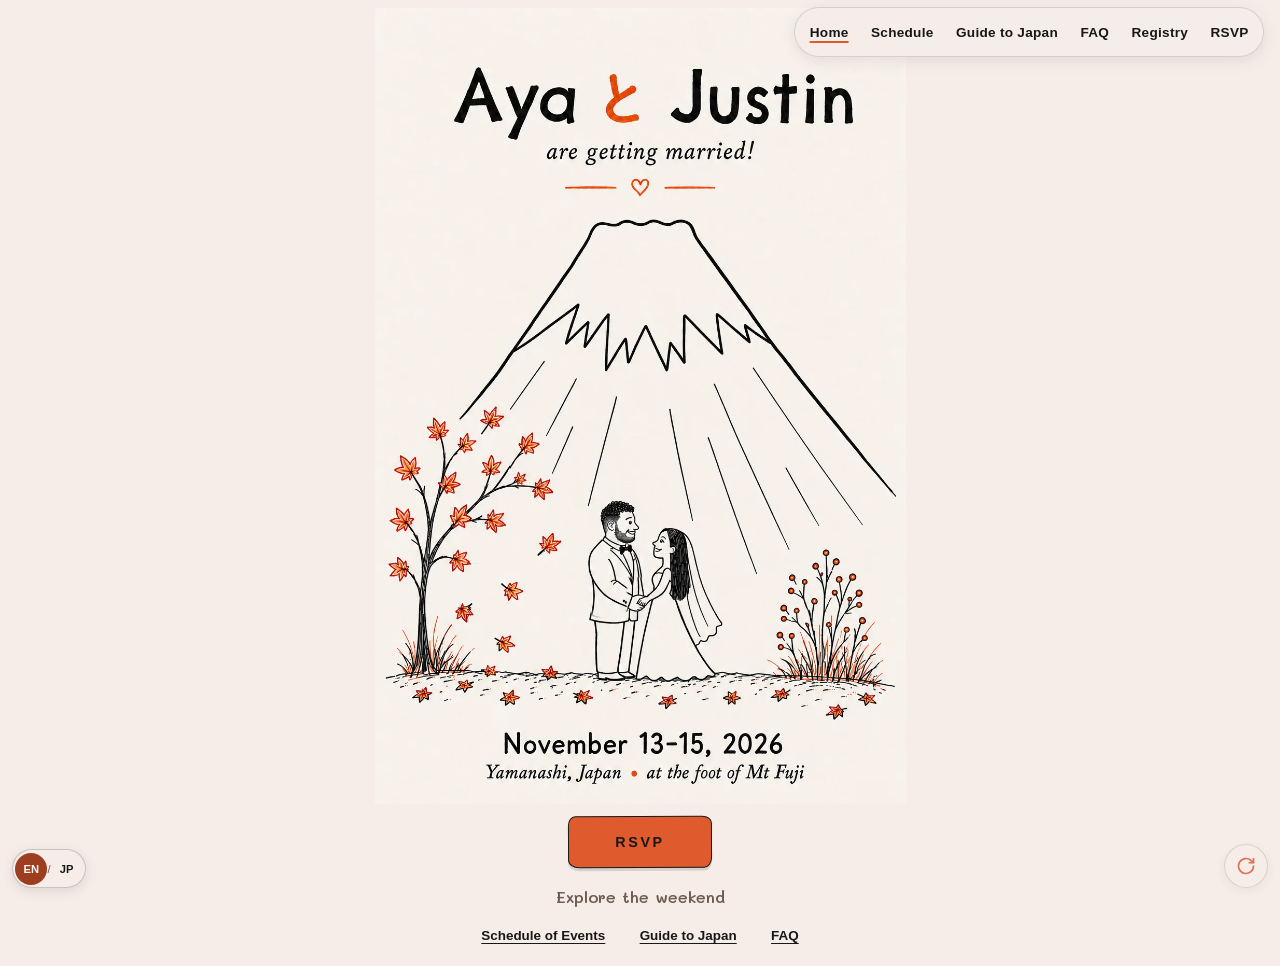
==== commit 037b473b: "Publish Japanese localization and floating EN / JP control (source 9403e39)" ====
--- a/index.html
+++ b/index.html
@@ -1,2 +1,2 @@
-<!DOCTYPE html><html lang="en"><head><meta charSet="utf-8"/><meta name="viewport" content="width=device-width, initial-scale=1"/><link rel="preload" as="image" imageSrcSet="/assets/aya-justin-wordmark-400.webp 400w, /assets/aya-justin-wordmark-800.webp 800w" imageSizes="(min-width: 48.001rem) 12rem, 10rem"/><link rel="stylesheet" href="/assets/index-DEI_SXa7.css" data-rsc-css-href="/assets/index-DEI_SXa7.css" data-precedence="vite-rsc/importer-resources"/><link rel="modulepreload" href="/assets/layout-segment-context-CRLXYOlU.js" crossorigin=""/><link rel="modulepreload" href="/assets/rolldown-runtime-S-ySWqyJ.js" crossorigin=""/><link rel="modulepreload" href="/assets/index-jlFASfeK.js" crossorigin=""/><link rel="modulepreload" href="/assets/framework-CXnKph_e.js" crossorigin=""/><link rel="modulepreload" href="/assets/site-header-D833ujOr.js" crossorigin=""/><link rel="modulepreload" href="/assets/link-hgEmusYK.js" crossorigin=""/><title>Aya と Justin — November 13-15, 2026</title><meta name="description" content="Aya and Justin are getting married November 13-15, 2026, in Yamanashi, Japan, at the foot of Mt Fuji."/><meta property="og:title" content="Aya と Justin are getting married!"/><meta property="og:description" content="November 13-15, 2026 · Yamanashi, Japan · at the foot of Mt Fuji"/><meta property="og:url" content="https://ayatojb.jp/"/><meta property="og:site_name" content="Aya と Justin"/><meta property="og:type" content="website"/><meta property="og:locale" content="en_US"/><meta property="og:image" content="https://ayatojb.jp/assets/wedding-share-de2f9341.jpg"/><meta property="og:image:width" content="1200"/><meta property="og:image:height" content="630"/><meta property="og:image:type" content="image/jpeg"/><meta property="og:image:alt" content="Hand-drawn wedding artwork of Aya and Justin beneath Mt Fuji with autumn foliage."/><meta name="twitter:card" content="summary_large_image"/><meta name="twitter:title" content="Aya と Justin are getting married!"/><meta name="twitter:description" content="November 13-15, 2026 · Yamanashi, Japan · at the foot of Mt Fuji"/><meta name="twitter:image" content="https://ayatojb.jp/assets/wedding-share-de2f9341.jpg"/><meta name="twitter:image:alt" content="Hand-drawn wedding artwork of Aya and Justin beneath Mt Fuji with autumn foliage."/><link rel="icon" href="https://ayatojb.jp/favicon.ico" sizes="16x16 32x32 48x48" type="image/vnd.microsoft.icon"/><link rel="icon" href="https://ayatojb.jp/icon-192.png" sizes="192x192" type="image/png"/><link rel="apple-touch-icon" href="https://ayatojb.jp/apple-touch-icon.png" sizes="180x180" type="image/png"/><link rel="canonical" href="https://ayatojb.jp/"/><meta name="theme-color" content="#f6ede9"/><meta name="color-scheme" content="light"/><script>self.__VINEXT_RSC_PARAMS__={}</script><script>self.__VINEXT_RSC_NAV__={"pathname":"/","searchParams":[]}</script><link rel="modulepreload" href="/assets/index-jlFASfeK.js" />
-</head><body><header class="site-header site-header--landing" data-home-navigation="true"><a class="skip-link" href="#main-content">Skip to content</a><div class="site-header__inner"><a href="/" class="site-wordmark" aria-label="Aya and Justin home"><img src="/assets/aya-justin-wordmark-400.webp" srcSet="/assets/aya-justin-wordmark-400.webp 400w, /assets/aya-justin-wordmark-800.webp 800w" sizes="(min-width: 48.001rem) 12rem, 10rem" width="400" height="78" alt=""/></a><nav class="site-nav site-nav--desktop" aria-label="Main navigation" inert=""><ul><li><a href="/" aria-current="page">Home</a></li><li><a href="/schedule">Schedule</a></li><li><a href="/guide">Guide to Japan</a></li><li><a href="/faq">FAQ</a></li><li><a href="/registry">Registry</a></li><li><a href="/rsvp">RSVP</a></li></ul></nav><button class="site-menu-toggle" type="button" aria-expanded="false" aria-controls="mobile-site-navigation" aria-label="Open navigation"><span aria-hidden="true"></span><span aria-hidden="true"></span><span aria-hidden="true"></span></button></div><div class="site-mobile-panel" id="mobile-site-navigation" hidden=""><nav class="site-mobile-nav" aria-label="Mobile navigation"><ul><li><a href="/" aria-current="page">Home</a></li><li><a href="/schedule">Schedule</a></li><li><a href="/guide">Guide to Japan</a></li><li><a href="/faq">FAQ</a></li><li><a href="/registry">Registry</a></li><li><a href="/rsvp">RSVP</a></li></ul></nav></div></header><main id="main-content" tabindex="-1" class="invitation" aria-labelledby="event-title" aria-describedby="event-details"><div class="event-copy"><h1 id="event-title">Aya と Justin</h1><p>are getting married!</p><p id="event-details"><time dateTime="2026-11-13">November 13</time>-<time dateTime="2026-11-15">15, 2026</time><span aria-hidden="true"> · </span><span>Yamanashi, Japan</span><span aria-hidden="true"> · </span><span>at the foot of Mt Fuji</span></p></div><figure class="invitation__artwork" data-cloud-reveal="revealing"><picture><source srcSet="/assets/invitation-91b7f971.webp" type="image/webp"/><img src="/assets/invitation-1acabb1c.png" width="1024" height="1535" alt="Hand-drawn illustration of Aya and Justin holding hands beneath Mt Fuji in autumn." loading="eager" decoding="async" fetchPriority="high"/></picture><div class="cloud-reveal" aria-hidden="true"><div class="cloud-bank cloud-bank--left"><svg class="cloud-bank__layer cloud-bank__layer--rear" viewBox="0 0 720 860" preserveAspectRatio="xMidYMid meet" focusable="false"><path class="cloud-cluster cloud-cluster--rear" d="M28 286C24 238 57 205 104 208C116 153 172 126 219 157C250 91 340 81 383 145C424 103 500 122 519 183C576 165 634 204 638 260C676 269 696 299 687 337C628 357 569 346 517 361C451 380 392 350 332 365C267 382 207 354 149 365C95 375 54 353 28 320Z"></path><path class="cloud-cluster cloud-cluster--rear" d="M67 545C55 500 86 458 133 456C145 402 202 376 248 407C285 349 366 351 399 410C444 374 510 397 524 451C574 437 625 470 632 520C671 529 691 557 684 591C623 611 571 600 516 614C453 631 391 604 332 618C268 633 207 609 151 617C108 623 79 598 67 571Z"></path><path class="cloud-bank__detail" d="M161 217C186 192 224 188 250 211M438 204C464 183 501 190 519 218M197 471C225 444 266 443 294 469"></path></svg><svg class="cloud-bank__layer cloud-bank__layer--front" viewBox="0 0 720 860" preserveAspectRatio="xMidYMid meet" focusable="false"><path class="cloud-cluster cloud-cluster--front" d="M-22 412C-18 360 19 325 69 330C84 267 148 238 201 275C238 204 333 199 378 269C420 218 503 238 526 305C582 287 646 327 651 385C690 395 713 426 704 466C642 486 582 474 525 490C456 508 391 480 329 494C262 511 198 484 139 496C82 507 29 485-22 452Z"></path><path class="cloud-cluster cloud-cluster--front" d="M-8 704C-3 651 38 616 89 622C106 563 168 537 218 571C255 508 342 507 381 570C425 527 500 547 521 606C578 591 638 630 644 682C683 692 705 722 697 760C635 779 580 769 523 784C455 801 392 776 330 789C263 804 202 781 143 790C88 798 37 781-8 749Z"></path><path class="cloud-bank__detail" d="M91 350C121 319 166 318 197 347M407 300C437 274 480 279 506 312M103 647C132 617 177 616 207 646"></path></svg></div><div class="cloud-bank cloud-bank--right"><svg class="cloud-bank__layer cloud-bank__layer--rear" viewBox="0 0 720 860" preserveAspectRatio="xMidYMid meet" focusable="false"><path class="cloud-cluster cloud-cluster--rear" d="M35 318C30 270 65 237 112 241C128 188 181 158 231 188C270 126 361 119 406 180C446 143 517 161 539 220C594 207 650 246 652 301C686 313 702 342 692 376C634 394 577 382 526 397C462 416 404 389 342 402C280 416 218 393 161 401C103 409 60 386 35 352Z"></path><path class="cloud-cluster cloud-cluster--rear" d="M42 559C36 511 72 476 120 478C136 423 194 399 239 431C276 370 365 369 405 431C458 387 540 408 559 469C607 457 654 491 659 539C692 550 706 576 696 608C640 625 585 616 530 630C465 646 403 622 342 635C274 651 211 626 151 636C101 644 62 615 42 586Z"></path><path class="cloud-bank__detail" d="M172 248C198 221 237 220 264 245M455 239C484 217 522 226 541 255M210 489C239 462 284 463 314 490"></path></svg><svg class="cloud-bank__layer cloud-bank__layer--front" viewBox="0 0 720 860" preserveAspectRatio="xMidYMid meet" focusable="false"><path class="cloud-cluster cloud-cluster--front" d="M12 426C7 373 48 339 98 345C116 283 177 257 227 291C268 222 369 218 418 286C466 235 551 258 573 324C629 310 679 349 680 406C710 420 720 449 708 479C648 496 590 486 535 501C465 520 398 492 337 507C269 524 204 498 145 509C90 520 42 494 12 458Z"></path><path class="cloud-cluster cloud-cluster--front" d="M18 681C13 630 52 596 103 601C122 544 181 518 232 551C274 489 366 490 408 550C453 509 529 528 553 587C608 572 665 609 672 662C706 674 718 703 707 735C648 754 592 744 536 758C468 775 403 751 342 764C276 779 213 756 154 764C98 773 48 754 18 716Z"></path><path class="cloud-bank__detail" d="M130 365C160 336 207 338 237 368M455 317C486 292 531 299 556 333M141 623C173 593 219 595 249 626"></path></svg></div></div></figure><div class="rsvp"><a class="rsvp__button" href="/rsvp">RSVP</a></div><nav class="home-links" aria-label="Wedding information"><p>Explore the weekend</p><div><a href="/schedule">Schedule of Events</a><a href="/guide">Guide to Japan</a><a href="/faq">FAQ</a></div></nav><button class="replay-reveal" type="button" aria-label="Replay cloud reveal" title="Replay cloud reveal" hidden="" disabled=""><svg viewBox="0 0 24 24" aria-hidden="true" focusable="false"><path d="M21 12a9 9 0 1 1-2.64-6.36L21 8"></path><path d="M21 3v5h-5"></path></svg></button></main><script src="/animation.js" defer=""></script><script id="_R_">import("/assets/index-jlFASfeK.js")</script></body></html><script>self.__VINEXT_RSC_CHUNKS__=self.__VINEXT_RSC_CHUNKS__||[];self.__VINEXT_RSC_CHUNKS__.push("2:I[\"8c0f216c4604\",[],\"Children\",1]\n3:I[\"15c18cfaeeff\",[],\"LayoutSegmentProvider\",1]\n4:I[\"8c0f216c4604\",[],\"Slot\",1]\n5:I[\"593f344dc510\",[],\"RedirectBoundary\",1]\n:HL[\"/assets/index-DEI_SXa7.css\",\"style\"]\n")</script><script>self.__VINEXT_RSC_CHUNKS__=self.__VINEXT_RSC_CHUNKS__||[];self.__VINEXT_RSC_CHUNKS__.push("0:{\"__route\":\"route:/\",\"__interceptionContext\":null,\"__layoutIds\":[\"layout:/\"],\"__rootLayout\":\"/\",\"page:/\":\"$L1\",\"layout:/\":[[[[\"$\",\"link\",\"css:/assets/index-DEI_SXa7.css\",{\"rel\":\"stylesheet\",\"precedence\":\"vite-rsc/importer-resources\",\"href\":\"/assets/index-DEI_SXa7.css\",\"data-rsc-css-href\":\"/assets/index-DEI_SXa7.css\"}],\"$undefined\"],[\"$\",\"html\",null,{\"lang\":\"en\",\"children\":[\"$\",\"body\",null,{\"children\":[\"$\",\"$L2\",null,{}]}]}]],null],\"route:/\":[[[\"$\",\"meta\",null,{\"charSet\":\"utf-8\"}],[[\"$\",\"title\",\"0\",{\"children\":\"Aya と Justin — November 13-15, 2026\"}],[\"$\",\"meta\",\"1\",{\"name\":\"description\",\"content\":\"Aya and Justin are getting married November 13-15, 2026, in Yamanashi, Japan, at the foot of Mt Fuji.\"}],[\"$\",\"meta\",\"2\",{\"property\":\"og:title\",\"content\":\"Aya と Justin are getting married!\"}],[\"$\",\"meta\",\"3\",{\"property\":\"og:description\",\"content\":\"November 13-15, 2026 · Yamanashi, Japan · at the foot of Mt Fuji\"}],[\"$\",\"meta\",\"4\",{\"property\":\"og:url\",\"content\":\"https://ayatojb.jp/\"}],[\"$\",\"meta\",\"5\",{\"property\":\"og:site_name\",\"content\":\"Aya と Justin\"}],[\"$\",\"meta\",\"6\",{\"property\":\"og:type\",\"content\":\"website\"}],[\"$\",\"meta\",\"7\",{\"property\":\"og:locale\",\"content\":\"en_US\"}],[\"$\",\"meta\",\"8\",{\"property\":\"og:image\",\"content\":\"https://ayatojb.jp/assets/wedding-share-de2f9341.jpg\"}],[\"$\",\"meta\",\"9\",{\"property\":\"og:image:width\",\"content\":\"1200\"}],[\"$\",\"meta\",\"10\",{\"property\":\"og:image:height\",\"content\":\"630\"}],[\"$\",\"meta\",\"11\",{\"property\":\"og:image:type\",\"content\":\"image/jpeg\"}],[\"$\",\"meta\",\"12\",{\"property\":\"og:image:alt\",\"content\":\"Hand-drawn wedding artwork of Aya and Justin beneath Mt Fuji with autumn foliage.\"}],[\"$\",\"meta\",\"13\",{\"name\":\"twitter:card\",\"content\":\"summary_large_image\"}],[\"$\",\"meta\",\"14\",{\"name\":\"twitter:title\",\"content\":\"Aya と Justin are getting married!\"}],[\"$\",\"meta\",\"15\",{\"name\":\"twitter:description\",\"content\":\"November 13-15, 2026 · Yamanashi, Japan · at the foot of Mt Fuji\"}],[\"$\",\"meta\",\"16\",{\"name\":\"twitter:image\",\"content\":\"https://ayatojb.jp/assets/wedding-share-de2f9341.jpg\"}],[\"$\",\"meta\",\"17\",{\"name\":\"twitter:image:alt\",\"content\":\"Hand-drawn wedding artwork of Aya and Justin beneath Mt Fuji with autumn foliage.\"}],[\"$\",\"link\",\"18\",{\"rel\":\"icon\",\"href\":\"https://ayatojb.jp/favicon.ico\",\"sizes\":\"16x16 32x32 48x48\",\"type\":\"image/vnd.microsoft.icon\"}],[\"$\",\"link\",\"19\",{\"rel\":\"icon\",\"href\":\"https://ayatojb.jp/icon-192.png\",\"sizes\":\"192x192\",\"type\":\"image/png\"}],[\"$\",\"link\",\"20\",{\"rel\":\"apple-touch-icon\",\"href\":\"https://ayatojb.jp/apple-touch-icon.png\",\"sizes\":\"180x180\",\"type\":\"image/png\"}],[\"$\",\"link\",\"21\",{\"rel\":\"canonical\",\"href\":\"https://ayatojb.jp/\"}]],[[\"$\",\"meta\",\"0\",{\"name\":\"viewport\",\"content\":\"width=device-width, initial-scale=1\"}],[\"$\",\"meta\",\"1\",{\"name\":\"theme-color\",\"content\":\"#f6ede9\"}],[\"$\",\"meta\",\"2\",{\"name\":\"color-scheme\",\"content\":\"light\"}]]],[\"$\",\"$L3\",null,{\"segmentMap\":{\"children\":[]},\"children\":[\"$\",\"$L4\",null,{\"id\":\"layout:/\",\"parallelSlots\":\"$undefined\",\"children\":[\"$\",\"$L5\",null,{\"children\":[\"$\",\"$L3\",null,{\"segmentMap\":{\"children\":[]},\"children\":[\"$\",\"$L4\",null,{\"id\":\"page:/\"}]}]}]}]}]],\"__layoutFlags\":{\"layout:/\":\"s\"},\"__artifactCompatibility\":{\"schemaVersion\":1,\"graphVersion\":\"app-route-graph:4uhn5s1wvoptc\",\"deploymentVersion\":\"e00e6393-c7d0-4f7f-be43-dccae921b875\",\"appElementsSchemaVersion\":1,\"rscPayloadSchemaVersion\":1,\"rootBoundaryId\":\"/\",\"renderEpoch\":null}}\n")</script><script>self.__VINEXT_RSC_CHUNKS__=self.__VINEXT_RSC_CHUNKS__||[];self.__VINEXT_RSC_CHUNKS__.push("6:I[\"359144e7a14d\",[],\"SiteHeader\",1]\n7:[[\"$\",\"source\",null,{\"srcSet\":\"/assets/invitation-91b7f971.webp\",\"type\":\"image/webp\"}],[\"$\",\"img\",null,{\"src\":\"/assets/invitation-1acabb1c.png\",\"width\":\"1024\",\"height\":\"1535\",\"alt\":\"Hand-drawn illustration of Aya and Justin holding hands beneath Mt Fuji in autumn.\",\"loading\":\"eager\",\"decoding\":\"async\",\"fetchPriority\":\"high\"}]]\n")</script><script>self.__VINEXT_RSC_CHUNKS__=self.__VINEXT_RSC_CHUNKS__||[];self.__VINEXT_RSC_CHUNKS__.push("1:[[\"$\",\"$L6\",null,{\"currentPath\":\"/\",\"variant\":\"landing\"}],[\"$\",\"main\",null,{\"id\":\"main-content\",\"tabIndex\":-1,\"className\":\"invitation\",\"aria-labelledby\":\"event-title\",\"aria-describedby\":\"event-details\",\"children\":[[\"$\",\"div\",null,{\"className\":\"event-copy\",\"children\":[[\"$\",\"h1\",null,{\"id\":\"event-title\",\"children\":\"Aya と Justin\"}],[\"$\",\"p\",null,{\"children\":\"are getting married!\"}],[\"$\",\"p\",null,{\"id\":\"event-details\",\"children\":[[\"$\",\"time\",null,{\"dateTime\":\"2026-11-13\",\"children\":\"November 13\"}],\"-\",[\"$\",\"time\",null,{\"dateTime\":\"2026-11-15\",\"children\":\"15, 2026\"}],[\"$\",\"span\",null,{\"aria-hidden\":\"true\",\"children\":\" · \"}],[\"$\",\"span\",null,{\"children\":\"Yamanashi, Japan\"}],[\"$\",\"span\",null,{\"aria-hidden\":\"true\",\"children\":\" · \"}],[\"$\",\"span\",null,{\"children\":\"at the foot of Mt Fuji\"}]]}]]}],[\"$\",\"figure\",null,{\"className\":\"invitation__artwork\",\"data-cloud-reveal\":\"revealing\",\"children\":[[\"$\",\"picture\",null,{\"children\":\"$7\"}],[\"$\",\"div\",null,{\"className\":\"cloud-reveal\",\"aria-hidden\":\"true\",\"children\":[[\"$\",\"div\",null,{\"className\":\"cloud-bank cloud-bank--left\",\"children\":[[\"$\",\"svg\",null,{\"className\":\"cloud-bank__layer cloud-bank__layer--rear\",\"viewBox\":\"0 0 720 860\",\"preserveAspectRatio\":\"xMidYMid meet\",\"focusable\":\"false\",\"children\":[[\"$\",\"path\",null,{\"className\":\"cloud-cluster cloud-cluster--rear\",\"d\":\"M28 286C24 238 57 205 104 208C116 153 172 126 219 157C250 91 340 81 383 145C424 103 500 122 519 183C576 165 634 204 638 260C676 269 696 299 687 337C628 357 569 346 517 361C451 380 392 350 332 365C267 382 207 354 149 365C95 375 54 353 28 320Z\"}],[\"$\",\"path\",null,{\"className\":\"cloud-cluster cloud-cluster--rear\",\"d\":\"M67 545C55 500 86 458 133 456C145 402 202 376 248 407C285 349 366 351 399 410C444 374 510 397 524 451C574 437 625 470 632 520C671 529 691 557 684 591C623 611 571 600 516 614C453 631 391 604 332 618C268 633 207 609 151 617C108 623 79 598 67 571Z\"}],[\"$\",\"path\",null,{\"className\":\"cloud-bank__detail\",\"d\":\"M161 217C186 192 224 188 250 211M438 204C464 183 501 190 519 218M197 471C225 444 266 443 294 469\"}]]}],[\"$\",\"svg\",null,{\"className\":\"cloud-bank__layer cloud-bank__layer--front\",\"viewBox\":\"0 0 720 860\",\"preserveAspectRatio\":\"xMidYMid meet\",\"focusable\":\"false\",\"children\":[[\"$\",\"path\",null,{\"className\":\"cloud-cluster cloud-cluster--front\",\"d\":\"M-22 412C-18 360 19 325 69 330C84 267 148 238 201 275C238 204 333 199 378 269C420 218 503 238 526 305C582 287 646 327 651 385C690 395 713 426 704 466C642 486 582 474 525 490C456 508 391 480 329 494C262 511 198 484 139 496C82 507 29 485-22 452Z\"}],[\"$\",\"path\",null,{\"className\":\"cloud-cluster cloud-cluster--front\",\"d\":\"M-8 704C-3 651 38 616 89 622C106 563 168 537 218 571C255 508 342 507 381 570C425 527 500 547 521 606C578 591 638 630 644 682C683 692 705 722 697 760C635 779 580 769 523 784C455 801 392 776 330 789C263 804 202 781 143 790C88 798 37 781-8 749Z\"}],[\"$\",\"path\",null,{\"className\":\"cloud-bank__detail\",\"d\":\"M91 350C121 319 166 318 197 347M407 300C437 274 480 279 506 312M103 647C132 617 177 616 207 646\"}]]}]]}],[\"$\",\"div\",null,{\"className\":\"cloud-bank cloud-bank--right\",\"children\":[[\"$\",\"svg\",null,{\"className\":\"cloud-bank__layer cloud-bank__layer--rear\",\"viewBox\":\"0 0 720 860\",\"preserveAspectRatio\":\"xMidYMid meet\",\"focusable\":\"false\",\"children\":[[\"$\",\"path\",null,{\"className\":\"cloud-cluster cloud-cluster--rear\",\"d\":\"M35 318C30 270 65 237 112 241C128 188 181 158 231 188C270 126 361 119 406 180C446 143 517 161 539 220C594 207 650 246 652 301C686 313 702 342 692 376C634 394 577 382 526 397C462 416 404 389 342 402C280 416 218 393 161 401C103 409 60 386 35 352Z\"}],[\"$\",\"path\",null,{\"className\":\"cloud-cluster cloud-cluster--rear\",\"d\":\"M42 559C36 511 72 476 120 478C136 423 194 399 239 431C276 370 365 369 405 431C458 387 540 408 559 469C607 457 654 491 659 539C692 550 706 576 696 608C640 625 585 616 530 630C465 646 403 622 342 635C274 651 211 626 151 636C101 644 62 615 42 586Z\"}],[\"$\",\"path\",null,{\"className\":\"cloud-bank__detail\",\"d\":\"M172 248C198 221 237 220 264 245M455 239C484 217 522 226 541 255M210 489C239 462 284 463 314 490\"}]]}],\"$L8\"]}]]}]]}],\"$L9\",\"$La\",\"$Lb\"]}],\"$Lc\"]\n")</script><script>self.__VINEXT_RSC_CHUNKS__=self.__VINEXT_RSC_CHUNKS__||[];self.__VINEXT_RSC_CHUNKS__.push("8:[\"$\",\"svg\",null,{\"className\":\"cloud-bank__layer cloud-bank__layer--front\",\"viewBox\":\"0 0 720 860\",\"preserveAspectRatio\":\"xMidYMid meet\",\"focusable\":\"false\",\"children\":[[\"$\",\"path\",null,{\"className\":\"cloud-cluster cloud-cluster--front\",\"d\":\"M12 426C7 373 48 339 98 345C116 283 177 257 227 291C268 222 369 218 418 286C466 235 551 258 573 324C629 310 679 349 680 406C710 420 720 449 708 479C648 496 590 486 535 501C465 520 398 492 337 507C269 524 204 498 145 509C90 520 42 494 12 458Z\"}],[\"$\",\"path\",null,{\"className\":\"cloud-cluster cloud-cluster--front\",\"d\":\"M18 681C13 630 52 596 103 601C122 544 181 518 232 551C274 489 366 490 408 550C453 509 529 528 553 587C608 572 665 609 672 662C706 674 718 703 707 735C648 754 592 744 536 758C468 775 403 751 342 764C276 779 213 756 154 764C98 773 48 754 18 716Z\"}],[\"$\",\"path\",null,{\"className\":\"cloud-bank__detail\",\"d\":\"M130 365C160 336 207 338 237 368M455 317C486 292 531 299 556 333M141 623C173 593 219 595 249 626\"}]]}]\n9:[\"$\",\"div\",null,{\"className\":\"rsvp\",\"children\":[\"$\",\"a\",null,{\"className\":\"rsvp__button\",\"href\":\"/rsvp\",\"children\":\"RSVP\"}]}]\na:[\"$\",\"nav\",null,{\"className\":\"home-links\",\"aria-label\":\"Wedding information\",\"children\":[[\"$\",\"p\",null,{\"children\":\"Explore the weekend\"}],[\"$\",\"div\",null,{\"children\":[[\"$\",\"a\",null,{\"href\":\"/schedule\",\"children\":\"Schedule of Events\"}],[\"$\",\"a\",null,{\"href\":\"/guide\",\"children\":\"Guide to Japan\"}],[\"$\",\"a\",null,{\"href\":\"/faq\",\"children\":\"FAQ\"}]]}]]}]\nb:[\"$\",\"button\",null,{\"className\":\"replay-reveal\",\"type\":\"button\",\"aria-label\":\"Replay cloud reveal\",\"title\":\"Replay cloud reveal\",\"hidden\":true,\"disabled\":true,\"children\":[\"$\",\"svg\",null,{\"viewBox\":\"0 0 24 24\",\"aria-hidden\":\"true\",\"focusable\":\"false\",\"children\":[[\"$\",\"path\",null,{\"d\":\"M21 12a9 9 0 1 1-2.64-6.36L21 8\"}],[\"$\",\"path\",null,{\"d\":\"M21 3v5h-5\"}]]}]}]\nc:[\"$\",\"script\",null,{\"src\":\"/animation.js\",\"defer\":true}]\n")</script><script>self.__VINEXT_RSC_DONE__=true</script>+<!DOCTYPE html><html lang="en"><head><meta charSet="utf-8"/><meta name="viewport" content="width=device-width, initial-scale=1"/><link rel="preload" as="image" imageSrcSet="/assets/aya-justin-wordmark-400.webp 400w, /assets/aya-justin-wordmark-800.webp 800w" imageSizes="(min-width: 48.001rem) 12rem, 10rem"/><link rel="stylesheet" href="/assets/index-DJaCVGWO.css" data-rsc-css-href="/assets/index-DJaCVGWO.css" data-precedence="vite-rsc/importer-resources"/><link rel="modulepreload" href="/assets/layout-segment-context-Bd7cg4TN.js" crossorigin=""/><link rel="modulepreload" href="/assets/rolldown-runtime-S-ySWqyJ.js" crossorigin=""/><link rel="modulepreload" href="/assets/index-B8zS3LCf.js" crossorigin=""/><link rel="modulepreload" href="/assets/framework-CXnKph_e.js" crossorigin=""/><link rel="modulepreload" href="/assets/language-provider-RX_KWoCj.js" crossorigin=""/><link rel="modulepreload" href="/assets/language-switcher-CTMko5D6.js" crossorigin=""/><link rel="modulepreload" href="/assets/page-B6sOgSyv.js" crossorigin=""/><link rel="modulepreload" href="/assets/site-header-DhNlUcOL.js" crossorigin=""/><title>Aya と Justin — November 13-15, 2026</title><meta name="description" content="Aya and Justin are getting married November 13-15, 2026, in Yamanashi, Japan, at the foot of Mt Fuji."/><meta property="og:title" content="Aya と Justin are getting married!"/><meta property="og:description" content="November 13-15, 2026 · Yamanashi, Japan · at the foot of Mt Fuji"/><meta property="og:url" content="https://ayatojb.jp/"/><meta property="og:site_name" content="Aya と Justin"/><meta property="og:type" content="website"/><meta property="og:locale" content="en_US"/><meta property="og:image" content="https://ayatojb.jp/assets/wedding-share-de2f9341.jpg"/><meta property="og:image:width" content="1200"/><meta property="og:image:height" content="630"/><meta property="og:image:type" content="image/jpeg"/><meta property="og:image:alt" content="Hand-drawn wedding artwork of Aya and Justin beneath Mt Fuji with autumn foliage."/><meta name="twitter:card" content="summary_large_image"/><meta name="twitter:title" content="Aya と Justin are getting married!"/><meta name="twitter:description" content="November 13-15, 2026 · Yamanashi, Japan · at the foot of Mt Fuji"/><meta name="twitter:image" content="https://ayatojb.jp/assets/wedding-share-de2f9341.jpg"/><meta name="twitter:image:alt" content="Hand-drawn wedding artwork of Aya and Justin beneath Mt Fuji with autumn foliage."/><link rel="icon" href="https://ayatojb.jp/favicon.ico" sizes="16x16 32x32 48x48" type="image/vnd.microsoft.icon"/><link rel="icon" href="https://ayatojb.jp/icon-192.png" sizes="192x192" type="image/png"/><link rel="apple-touch-icon" href="https://ayatojb.jp/apple-touch-icon.png" sizes="180x180" type="image/png"/><link rel="canonical" href="https://ayatojb.jp/"/><meta name="theme-color" content="#f6ede9"/><meta name="color-scheme" content="light"/><script>self.__VINEXT_RSC_PARAMS__={}</script><script>self.__VINEXT_RSC_NAV__={"pathname":"/","searchParams":[]}</script><link rel="modulepreload" href="/assets/index-B8zS3LCf.js" />
+</head><body><header class="site-header site-header--landing" data-home-navigation="true"><a class="skip-link" href="#main-content">Skip to content</a><div class="site-header__inner"><a href="/" class="site-wordmark" aria-label="Aya and Justin home"><img src="/assets/aya-justin-wordmark-400.webp" srcSet="/assets/aya-justin-wordmark-400.webp 400w, /assets/aya-justin-wordmark-800.webp 800w" sizes="(min-width: 48.001rem) 12rem, 10rem" width="400" height="78" alt=""/></a><nav class="site-nav site-nav--desktop" aria-label="Main navigation" inert=""><ul><li><a href="/" aria-current="page">Home</a></li><li><a href="/schedule">Schedule</a></li><li><a href="/guide">Guide to Japan</a></li><li><a href="/faq">FAQ</a></li><li><a href="/registry">Registry</a></li><li><a href="/rsvp">RSVP</a></li></ul></nav><button class="site-menu-toggle" type="button" aria-expanded="false" aria-controls="mobile-site-navigation" aria-label="Open navigation"><span aria-hidden="true"></span><span aria-hidden="true"></span><span aria-hidden="true"></span></button></div><div class="site-mobile-panel" id="mobile-site-navigation" hidden=""><nav class="site-mobile-nav" aria-label="Mobile navigation"><ul><li><a href="/" aria-current="page">Home</a></li><li><a href="/schedule">Schedule</a></li><li><a href="/guide">Guide to Japan</a></li><li><a href="/faq">FAQ</a></li><li><a href="/registry">Registry</a></li><li><a href="/rsvp">RSVP</a></li></ul></nav></div></header><main id="main-content" tabindex="-1" class="invitation" aria-labelledby="event-title" aria-describedby="event-details"><div class="event-copy"><h1 id="event-title">Aya と Justin</h1><p>are getting married!</p><p id="event-details"><time dateTime="2026-11-13">November 13</time>-<time dateTime="2026-11-15">15, 2026</time><span aria-hidden="true"> · </span><span>Yamanashi, Japan</span><span aria-hidden="true"> · </span><span>at the foot of Mt Fuji</span></p></div><figure class="invitation__artwork" data-cloud-reveal="revealing"><picture><source srcSet="/assets/invitation-91b7f971.webp" type="image/webp"/><img src="/assets/invitation-1acabb1c.png" width="1024" height="1535" alt="Hand-drawn illustration of Aya and Justin holding hands beneath Mt Fuji in autumn." loading="eager" decoding="async" fetchPriority="high"/></picture><div class="cloud-reveal" aria-hidden="true"><div class="cloud-bank cloud-bank--left"><svg class="cloud-bank__layer cloud-bank__layer--rear" viewBox="0 0 720 860" preserveAspectRatio="xMidYMid meet" focusable="false"><path class="cloud-cluster cloud-cluster--rear" d="M28 286C24 238 57 205 104 208C116 153 172 126 219 157C250 91 340 81 383 145C424 103 500 122 519 183C576 165 634 204 638 260C676 269 696 299 687 337C628 357 569 346 517 361C451 380 392 350 332 365C267 382 207 354 149 365C95 375 54 353 28 320Z"></path><path class="cloud-cluster cloud-cluster--rear" d="M67 545C55 500 86 458 133 456C145 402 202 376 248 407C285 349 366 351 399 410C444 374 510 397 524 451C574 437 625 470 632 520C671 529 691 557 684 591C623 611 571 600 516 614C453 631 391 604 332 618C268 633 207 609 151 617C108 623 79 598 67 571Z"></path><path class="cloud-bank__detail" d="M161 217C186 192 224 188 250 211M438 204C464 183 501 190 519 218M197 471C225 444 266 443 294 469"></path></svg><svg class="cloud-bank__layer cloud-bank__layer--front" viewBox="0 0 720 860" preserveAspectRatio="xMidYMid meet" focusable="false"><path class="cloud-cluster cloud-cluster--front" d="M-22 412C-18 360 19 325 69 330C84 267 148 238 201 275C238 204 333 199 378 269C420 218 503 238 526 305C582 287 646 327 651 385C690 395 713 426 704 466C642 486 582 474 525 490C456 508 391 480 329 494C262 511 198 484 139 496C82 507 29 485-22 452Z"></path><path class="cloud-cluster cloud-cluster--front" d="M-8 704C-3 651 38 616 89 622C106 563 168 537 218 571C255 508 342 507 381 570C425 527 500 547 521 606C578 591 638 630 644 682C683 692 705 722 697 760C635 779 580 769 523 784C455 801 392 776 330 789C263 804 202 781 143 790C88 798 37 781-8 749Z"></path><path class="cloud-bank__detail" d="M91 350C121 319 166 318 197 347M407 300C437 274 480 279 506 312M103 647C132 617 177 616 207 646"></path></svg></div><div class="cloud-bank cloud-bank--right"><svg class="cloud-bank__layer cloud-bank__layer--rear" viewBox="0 0 720 860" preserveAspectRatio="xMidYMid meet" focusable="false"><path class="cloud-cluster cloud-cluster--rear" d="M35 318C30 270 65 237 112 241C128 188 181 158 231 188C270 126 361 119 406 180C446 143 517 161 539 220C594 207 650 246 652 301C686 313 702 342 692 376C634 394 577 382 526 397C462 416 404 389 342 402C280 416 218 393 161 401C103 409 60 386 35 352Z"></path><path class="cloud-cluster cloud-cluster--rear" d="M42 559C36 511 72 476 120 478C136 423 194 399 239 431C276 370 365 369 405 431C458 387 540 408 559 469C607 457 654 491 659 539C692 550 706 576 696 608C640 625 585 616 530 630C465 646 403 622 342 635C274 651 211 626 151 636C101 644 62 615 42 586Z"></path><path class="cloud-bank__detail" d="M172 248C198 221 237 220 264 245M455 239C484 217 522 226 541 255M210 489C239 462 284 463 314 490"></path></svg><svg class="cloud-bank__layer cloud-bank__layer--front" viewBox="0 0 720 860" preserveAspectRatio="xMidYMid meet" focusable="false"><path class="cloud-cluster cloud-cluster--front" d="M12 426C7 373 48 339 98 345C116 283 177 257 227 291C268 222 369 218 418 286C466 235 551 258 573 324C629 310 679 349 680 406C710 420 720 449 708 479C648 496 590 486 535 501C465 520 398 492 337 507C269 524 204 498 145 509C90 520 42 494 12 458Z"></path><path class="cloud-cluster cloud-cluster--front" d="M18 681C13 630 52 596 103 601C122 544 181 518 232 551C274 489 366 490 408 550C453 509 529 528 553 587C608 572 665 609 672 662C706 674 718 703 707 735C648 754 592 744 536 758C468 775 403 751 342 764C276 779 213 756 154 764C98 773 48 754 18 716Z"></path><path class="cloud-bank__detail" d="M130 365C160 336 207 338 237 368M455 317C486 292 531 299 556 333M141 623C173 593 219 595 249 626"></path></svg></div></div></figure><div class="rsvp"><a class="rsvp__button" href="/rsvp">RSVP</a></div><nav class="home-links" aria-label="Wedding information"><p>Explore the weekend</p><div><a href="/schedule">Schedule of Events</a><a href="/guide">Guide to Japan</a><a href="/faq">FAQ</a></div></nav><button class="replay-reveal" type="button" aria-label="Replay cloud reveal" title="Replay cloud reveal" hidden="" disabled=""><svg viewBox="0 0 24 24" aria-hidden="true" focusable="false"><path d="M21 12a9 9 0 1 1-2.64-6.36L21 8"></path><path d="M21 3v5h-5"></path></svg></button></main><script src="/animation.js" defer=""></script><div class="language-switcher" role="group" aria-label="Website language"><button type="button" lang="en" aria-label="English" title="English" aria-pressed="true">EN</button><span class="language-switcher__divider" aria-hidden="true">/</span><button type="button" lang="ja" aria-label="日本語" title="日本語" aria-pressed="false">JP</button></div><script id="_R_">import("/assets/index-B8zS3LCf.js")</script></body></html><script>self.__VINEXT_RSC_CHUNKS__=self.__VINEXT_RSC_CHUNKS__||[];self.__VINEXT_RSC_CHUNKS__.push("2:I[\"9510326f728e\",[],\"LanguageProvider\",1]\n3:I[\"8c0f216c4604\",[],\"Children\",1]\n4:I[\"a89a9ee8b081\",[],\"LanguageSwitcher\",1]\n5:I[\"15c18cfaeeff\",[],\"LayoutSegmentProvider\",1]\n6:I[\"8c0f216c4604\",[],\"Slot\",1]\n7:I[\"593f344dc510\",[],\"RedirectBoundary\",1]\n:HL[\"/assets/index-DJaCVGWO.css\",\"style\"]\n")</script><script>self.__VINEXT_RSC_CHUNKS__=self.__VINEXT_RSC_CHUNKS__||[];self.__VINEXT_RSC_CHUNKS__.push("0:{\"__route\":\"route:/\",\"__interceptionContext\":null,\"__layoutIds\":[\"layout:/\"],\"__rootLayout\":\"/\",\"page:/\":\"$L1\",\"layout:/\":[[[[\"$\",\"link\",\"css:/assets/index-DJaCVGWO.css\",{\"rel\":\"stylesheet\",\"precedence\":\"vite-rsc/importer-resources\",\"href\":\"/assets/index-DJaCVGWO.css\",\"data-rsc-css-href\":\"/assets/index-DJaCVGWO.css\"}],\"$undefined\"],[\"$\",\"html\",null,{\"lang\":\"en\",\"children\":[\"$\",\"body\",null,{\"children\":[\"$\",\"$L2\",null,{\"children\":[[\"$\",\"$L3\",null,{}],[\"$\",\"$L4\",null,{}]]}]}]}]],null],\"route:/\":[[[\"$\",\"meta\",null,{\"charSet\":\"utf-8\"}],[[\"$\",\"title\",\"0\",{\"children\":\"Aya と Justin — November 13-15, 2026\"}],[\"$\",\"meta\",\"1\",{\"name\":\"description\",\"content\":\"Aya and Justin are getting married November 13-15, 2026, in Yamanashi, Japan, at the foot of Mt Fuji.\"}],[\"$\",\"meta\",\"2\",{\"property\":\"og:title\",\"content\":\"Aya と Justin are getting married!\"}],[\"$\",\"meta\",\"3\",{\"property\":\"og:description\",\"content\":\"November 13-15, 2026 · Yamanashi, Japan · at the foot of Mt Fuji\"}],[\"$\",\"meta\",\"4\",{\"property\":\"og:url\",\"content\":\"https://ayatojb.jp/\"}],[\"$\",\"meta\",\"5\",{\"property\":\"og:site_name\",\"content\":\"Aya と Justin\"}],[\"$\",\"meta\",\"6\",{\"property\":\"og:type\",\"content\":\"website\"}],[\"$\",\"meta\",\"7\",{\"property\":\"og:locale\",\"content\":\"en_US\"}],[\"$\",\"meta\",\"8\",{\"property\":\"og:image\",\"content\":\"https://ayatojb.jp/assets/wedding-share-de2f9341.jpg\"}],[\"$\",\"meta\",\"9\",{\"property\":\"og:image:width\",\"content\":\"1200\"}],[\"$\",\"meta\",\"10\",{\"property\":\"og:image:height\",\"content\":\"630\"}],[\"$\",\"meta\",\"11\",{\"property\":\"og:image:type\",\"content\":\"image/jpeg\"}],[\"$\",\"meta\",\"12\",{\"property\":\"og:image:alt\",\"content\":\"Hand-drawn wedding artwork of Aya and Justin beneath Mt Fuji with autumn foliage.\"}],[\"$\",\"meta\",\"13\",{\"name\":\"twitter:card\",\"content\":\"summary_large_image\"}],[\"$\",\"meta\",\"14\",{\"name\":\"twitter:title\",\"content\":\"Aya と Justin are getting married!\"}],[\"$\",\"meta\",\"15\",{\"name\":\"twitter:description\",\"content\":\"November 13-15, 2026 · Yamanashi, Japan · at the foot of Mt Fuji\"}],[\"$\",\"meta\",\"16\",{\"name\":\"twitter:image\",\"content\":\"https://ayatojb.jp/assets/wedding-share-de2f9341.jpg\"}],[\"$\",\"meta\",\"17\",{\"name\":\"twitter:image:alt\",\"content\":\"Hand-drawn wedding artwork of Aya and Justin beneath Mt Fuji with autumn foliage.\"}],[\"$\",\"link\",\"18\",{\"rel\":\"icon\",\"href\":\"https://ayatojb.jp/favicon.ico\",\"sizes\":\"16x16 32x32 48x48\",\"type\":\"image/vnd.microsoft.icon\"}],[\"$\",\"link\",\"19\",{\"rel\":\"icon\",\"href\":\"https://ayatojb.jp/icon-192.png\",\"sizes\":\"192x192\",\"type\":\"image/png\"}],[\"$\",\"link\",\"20\",{\"rel\":\"apple-touch-icon\",\"href\":\"https://ayatojb.jp/apple-touch-icon.png\",\"sizes\":\"180x180\",\"type\":\"image/png\"}],[\"$\",\"link\",\"21\",{\"rel\":\"canonical\",\"href\":\"https://ayatojb.jp/\"}]],[[\"$\",\"meta\",\"0\",{\"name\":\"viewport\",\"content\":\"width=device-width, initial-scale=1\"}],[\"$\",\"meta\",\"1\",{\"name\":\"theme-color\",\"content\":\"#f6ede9\"}],[\"$\",\"meta\",\"2\",{\"name\":\"color-scheme\",\"content\":\"light\"}]]],[\"$\",\"$L5\",null,{\"segmentMap\":{\"children\":[]},\"children\":[\"$\",\"$L6\",null,{\"id\":\"layout:/\",\"parallelSlots\":\"$undefined\",\"children\":[\"$\",\"$L7\",null,{\"children\":[\"$\",\"$L5\",null,{\"segmentMap\":{\"children\":[]},\"children\":[\"$\",\"$L6\",null,{\"id\":\"page:/\"}]}]}]}]}]],\"__layoutFlags\":{\"layout:/\":\"s\"},\"__artifactCompatibility\":{\"schemaVersion\":1,\"graphVersion\":\"app-route-graph:4uhn5s1wvoptc\",\"deploymentVersion\":\"846aa9d0-c78a-4381-874c-fce2f0bde93c\",\"appElementsSchemaVersion\":1,\"rscPayloadSchemaVersion\":1,\"rootBoundaryId\":\"/\",\"renderEpoch\":null}}\n")</script><script>self.__VINEXT_RSC_CHUNKS__=self.__VINEXT_RSC_CHUNKS__||[];self.__VINEXT_RSC_CHUNKS__.push("8:I[\"6efdf509a785\",[],\"default\",1]\n1:[\"$\",\"$L8\",null,{\"params\":\"$@9\",\"searchParams\":\"$@a\"}]\n")</script><script>self.__VINEXT_RSC_CHUNKS__=self.__VINEXT_RSC_CHUNKS__||[];self.__VINEXT_RSC_CHUNKS__.push("9:{}\na:{}\n")</script><script>self.__VINEXT_RSC_DONE__=true</script>
--- a/assets/index-DJaCVGWO.css
+++ b/assets/index-DJaCVGWO.css
@@ -0,0 +1 @@
+:root{--lightningcss-light:initial;--lightningcss-dark: ;color-scheme:light;background:#f6ede9;font-family:system-ui,sans-serif}*,:before,:after{box-sizing:border-box}html{-webkit-text-size-adjust:100%;-moz-text-size-adjust:100%;text-size-adjust:100%;background:#f6ede9;min-block-size:100%;min-inline-size:20rem}body{background:#f6ede9;min-block-size:100svh;margin:0;overflow-x:hidden}.invitation{min-block-size:100svh;padding-block:max(.5rem, env(safe-area-inset-top)) max(.5rem, env(safe-area-inset-bottom));padding-inline:max(.5rem, env(safe-area-inset-left)) max(.5rem, env(safe-area-inset-right));grid-template-columns:minmax(0,1fr);place-content:center;justify-items:center;gap:.75rem;display:grid}.invitation__artwork{isolation:isolate;inline-size:min(100%,42rem);margin:0;position:relative;overflow:hidden}.invitation__artwork picture{display:block}.invitation__artwork img{color:#171817;block-size:auto;inline-size:100%;display:block}.event-copy{clip:rect(0 0 0 0);clip-path:inset(50%);white-space:nowrap;border:0;block-size:1px;inline-size:1px;margin:-1px;padding:0;position:absolute;overflow:hidden}.cloud-reveal{z-index:1;pointer-events:none;position:absolute;inset:0;overflow:hidden}.cloud-bank{will-change:transform, opacity;block-size:75%;inline-size:84%;position:absolute;inset-block-start:-8%;overflow:visible}.cloud-bank--left{animation:4.6s cubic-bezier(.2,.72,.15,1) .4s both cloud-drift-left;inset-inline-start:-8%}.cloud-bank--right{animation:4.8s cubic-bezier(.2,.72,.15,1) .4s both cloud-drift-right;inset-block-start:-11%;inset-inline-end:-8%}.cloud-bank__layer{block-size:100%;inline-size:100%;position:absolute;inset:0;overflow:visible}.cloud-bank--left .cloud-bank__layer--rear{animation:4.6s cubic-bezier(.2,.72,.15,1) .4s both cloud-rear-counter-left}.cloud-bank--right .cloud-bank__layer--rear{animation:4.8s cubic-bezier(.2,.72,.15,1) .4s both cloud-rear-counter-right}.cloud-cluster{fill:#fffaf5;stroke:#cdbdaf;stroke-linecap:round;stroke-linejoin:round;stroke-width:2px;vector-effect:non-scaling-stroke}.cloud-cluster--rear{stroke-width:1.6px}.cloud-bank__detail{fill:none;stroke:#cdbdaf;stroke-linecap:round;stroke-linejoin:round;stroke-width:2px;vector-effect:non-scaling-stroke;opacity:.68;stroke-width:1.25px}.invitation__artwork[data-cloud-reveal=reset] .cloud-bank,.invitation__artwork[data-cloud-reveal=reset] .cloud-bank__layer--rear{opacity:1;animation:none;transform:translate(0,0)}@keyframes cloud-drift-left{0%{opacity:1;transform:translate(0,0)rotate(0)}80%{opacity:1}to{opacity:0;transform:translate(-118%,-3%)rotate(-.8deg)}}@keyframes cloud-drift-right{0%{opacity:1;transform:translate(0,0)rotate(0)}80%{opacity:1}to{opacity:0;transform:translate(118%,-2%)rotate(.65deg)}}@keyframes cloud-rear-counter-left{0%{transform:translate(0,0)}to{transform:translate(7%)}}@keyframes cloud-rear-counter-right{0%{transform:translate(0,0)}to{transform:translate(-7%)}}.replay-reveal{z-index:2;color:#d84b27;cursor:pointer;opacity:0;visibility:hidden;-webkit-tap-highlight-color:transparent;background:#f6ede9e0;border:1px solid #7c635247;border-radius:50%;place-items:center;block-size:2.75rem;inline-size:2.75rem;padding:0;transition:opacity .2s,transform .2s,border-color .15s;display:grid;position:fixed;inset-block-end:max(.75rem, env(safe-area-inset-bottom));inset-inline-end:max(.75rem, env(safe-area-inset-right));transform:translateY(.35rem);box-shadow:0 .2rem .75rem #402b1f14}.replay-reveal[hidden]{display:none}.replay-reveal.is-visible{opacity:.76;visibility:visible;transform:translateY(0)}.replay-reveal svg{fill:none;stroke:currentColor;stroke-linecap:round;stroke-linejoin:round;stroke-width:2px;block-size:1.25rem;inline-size:1.25rem}.replay-reveal:focus-visible{opacity:1;outline-offset:3px;outline:2px solid #171817}.rsvp{text-align:center;justify-items:center;display:grid}.rsvp__button{color:#171817;letter-spacing:.18em;-webkit-tap-highlight-color:transparent;background:#df5a2d;border:1.5px solid #171817;border-radius:.45rem .6rem .5rem .7rem/.6rem .45rem .65rem .5rem;place-items:center;min-block-size:3.25rem;min-inline-size:9rem;padding:.8rem 1.85rem;font-family:Trebuchet MS,Segoe UI,sans-serif;font-size:.9rem;font-weight:700;line-height:1;text-decoration:none;transition:color .15s,background-color .15s,border-color .15s,transform .15s;display:inline-grid;transform:rotate(-.25deg);box-shadow:0 .18rem #17181724}.rsvp__button:focus-visible{color:#171817;outline-offset:3px;border-color:#171817;outline:3px solid #171817}@media (hover:hover){.replay-reveal:hover{opacity:1;border-color:#d84b27b8}.rsvp__button:hover{color:#171817;background:#e96b42;border-color:#171817;transform:translateY(-1px)rotate(-.25deg)}}@media (width>=43.75rem) and (height>=43.75rem){.invitation__artwork{inline-size:min(42rem,66.7101svh - 4.33616rem)}}@media (prefers-reduced-motion:reduce){.cloud-reveal,.replay-reveal{display:none!important}.rsvp__button{transition:none}}@media (forced-colors:active){html,body,.invitation{background:canvas}.invitation__artwork img{forced-color-adjust:none}.cloud-reveal,.replay-reveal{display:none!important}.rsvp__button{color:linktext;box-shadow:none;background:canvas;border-color:linktext}}@media print{@page{size:portrait;margin:0}.invitation{min-block-size:100vh;padding:0}.invitation__artwork,.invitation__artwork img{max-block-size:100vh;inline-size:auto;max-inline-size:100%}.cloud-reveal,.replay-reveal,.rsvp{display:none!important}}@font-face{font-family:Mali;font-style:normal;font-weight:600;font-display:swap;src:url(/fonts/mali-600.woff2)format("woff2")}@font-face{font-family:Mali;font-style:normal;font-weight:700;font-display:swap;src:url(/fonts/mali-700.woff2)format("woff2")}@font-face{font-family:Yomogi;font-style:normal;font-weight:400;font-display:swap;src:url(/fonts/yomogi-400.woff2)format("woff2")}:root{--paper:#f6ede9;--ink:#171817;--vermilion:#df5a2d;--maple-gold:#e9a13a;--moss:#727866;--cloud-taupe:#cdbdaf;--cloud-cream:#fffaf5;--paper-shadow:#4a34251f;--font-display:"Mali", "Yomogi", "Hiragino Maru Gothic ProN", sans-serif;--font-body:"Iowan Old Style", "Palatino Linotype", "Book Antiqua", Georgia, serif;--font-utility:"Trebuchet MS", "Segoe UI", sans-serif;--site-header-height:4rem}.content-page{--font-display:"Iowan Old Style", "Palatino Linotype", "Book Antiqua", Georgia, serif;color:var(--ink);font-family:var(--font-body)}.content-page a:focus-visible,.content-page button:focus-visible,.content-page summary:focus-visible,.site-header a:focus-visible,.site-header button:focus-visible,.language-switcher button:focus-visible,.home-links a:focus-visible{outline:3px solid var(--vermilion);outline-offset:3px}.content-page{background:var(--paper);grid-template-rows:auto 1fr auto;grid-template-columns:minmax(0,1fr);min-block-size:100svh;display:grid}.skip-link{z-index:10;min-block-size:2.75rem;color:var(--paper);font-family:var(--font-utility);background:var(--ink);align-items:center;padding-inline:1rem;font-weight:700;text-decoration:none;display:flex;position:fixed;inset-block-start:.75rem;inset-inline-start:.75rem;transform:translateY(-160%)}.skip-link:focus-visible{transform:translateY(0)}.site-header{z-index:5;box-shadow:0 .2rem .65rem var(--paper-shadow);background:#f6ede9f5;border-block-end:1px solid #1718172e;position:sticky;inset-block-start:0}.site-header--landing{z-index:8;box-shadow:none;background:0 0;border:0;position:fixed;inset:0 0 auto}.site-header--landing .site-header__inner{inline-size:100%;padding-inline:max(1rem, env(safe-area-inset-left)) max(1rem, env(safe-area-inset-right));opacity:0;pointer-events:none;visibility:hidden;justify-content:flex-end;transition:opacity .5s,transform .5s,visibility .5s;transform:translateY(-.5rem)}.site-header--landing.is-visible .site-header__inner{opacity:1;pointer-events:auto;visibility:visible;transform:translateY(0)}.site-header--landing .site-wordmark{display:none}.site-header--landing .site-nav--desktop{-webkit-backdrop-filter:blur(.4rem);backdrop-filter:blur(.4rem);background:#f6ede9e6;border:1px solid #17181724;border-radius:999px;padding:.15rem .35rem;box-shadow:0 .25rem .9rem #4a34251a}.site-header__inner,.content-page__main,.site-footer__inner{inline-size:min(100% - 2rem,72rem);margin-inline:auto}.site-header__inner{justify-content:space-between;align-items:center;gap:.5rem 1rem;min-block-size:4rem;display:flex}.language-switcher{z-index:9;box-shadow:0 .2rem .65rem var(--paper-shadow);-webkit-backdrop-filter:blur(.4rem);backdrop-filter:blur(.4rem);background:#f6ede9f5;border:1px solid #17181733;border-radius:999px;align-items:center;padding:.15rem;transition:box-shadow .16s;display:inline-flex;position:fixed;inset-block-end:max(.75rem, env(safe-area-inset-bottom));inset-inline-start:max(.75rem, env(safe-area-inset-left))}.language-switcher:hover,.language-switcher:focus-within{box-shadow:0 .25rem .85rem #4a342533}.language-switcher button{min-block-size:2rem;min-inline-size:2rem;color:var(--ink);font-family:var(--font-utility);white-space:nowrap;cursor:pointer;background:0 0;border:0;border-radius:999px;padding:.25rem .4rem;font-size:.7rem;font-weight:700}.language-switcher__divider{color:#6f5c50;font-family:var(--font-utility);font-size:.7rem}.language-switcher button[aria-pressed=true]{color:var(--cloud-cream);background:#9d3e21}html[lang=ja]{--font-body:"Hiragino Kaku Gothic ProN", "Yu Gothic", Meiryo, sans-serif;--font-utility:"Hiragino Kaku Gothic ProN", "Yu Gothic", Meiryo, sans-serif;line-break:strict}html[lang=ja] .content-page{--font-display:"Hiragino Mincho ProN", "Yu Mincho", "Noto Serif CJK JP", serif}.invitation-localized-caption{color:var(--ink);font-family:var(--font-body);text-align:center;line-height:1.7}.invitation-localized-caption p{margin:0;font-size:.9rem}.invitation-localized-caption p:first-child{margin-block-end:.2rem;font-family:Yomogi,Hiragino Maru Gothic ProN,sans-serif;font-size:1.35rem}.site-wordmark,.site-nav a,.site-footer a{color:var(--ink)}.site-wordmark{flex:none;align-items:center;min-block-size:2.75rem;text-decoration:none;display:inline-flex}.site-wordmark img{mix-blend-mode:darken;block-size:auto;inline-size:clamp(9rem,28vw,10rem);display:block}@media (width>=48.001rem){.site-wordmark img{inline-size:12rem}}.site-nav ul,.site-footer ul{flex-wrap:wrap;justify-content:flex-end;align-items:center;gap:.1rem .3rem;margin:0;padding:0;list-style:none;display:flex}.site-nav a,.site-footer a{min-block-size:2.75rem;font-family:var(--font-utility);letter-spacing:.02em;align-items:center;padding-inline:.55rem;font-size:.85rem;font-weight:700;text-decoration:none;display:inline-flex}.site-nav a[aria-current=page],.site-footer a[aria-current=page]{text-decoration:underline;-webkit-text-decoration-color:var(--vermilion);text-decoration-color:var(--vermilion);text-underline-offset:.28em;text-decoration-thickness:.14em}.site-menu-toggle,.site-mobile-panel{display:none}.content-page__main{inline-size:min(100% - 2rem,72rem);min-inline-size:0;padding-block:clamp(2rem,5vw,4rem)}.content-page__main>*{max-inline-size:65ch}.site-footer{background:#cdbdaf38;border-block-start:1px solid #1718172e}.site-footer__inner{min-block-size:5rem;padding-block:.6rem calc(3.5rem + env(safe-area-inset-bottom));justify-content:space-between;align-items:center;gap:.5rem 1rem;display:flex}.site-footer p{font-family:var(--font-utility);margin:0;font-size:.82rem}.home-links{text-align:center;justify-items:center;gap:.45rem;inline-size:min(100%,42rem);margin-block-start:.35rem;display:grid}.home-links p{color:#6f5c50;font-family:var(--font-display);margin:0;font-size:1rem}.home-links div{flex-wrap:wrap;justify-content:center;gap:.45rem;display:flex}.home-links a{min-block-size:2.75rem;color:var(--ink);font-family:var(--font-utility);text-underline-offset:.25em;align-items:center;padding-inline:.85rem;font-size:.84rem;font-weight:700;text-decoration-thickness:.1em;display:inline-flex}.faq-page{inline-size:min(100%,52rem);max-inline-size:52rem;margin-inline:auto;padding-block:clamp(1rem,3vw,2rem)}.faq-intro{margin-block-end:clamp(2rem,5vw,3.5rem)}.faq-eyebrow{color:#9d3e21;font-family:var(--font-utility);letter-spacing:.14em;text-transform:uppercase;margin:0 0 1rem;font-size:.75rem;font-weight:700}.faq-intro h1{max-inline-size:12ch;font-family:var(--font-display);letter-spacing:-.035em;margin:0;font-size:clamp(2.8rem,7vw,4.75rem);font-weight:500;line-height:1.05}.faq-intro>p:last-child{margin:1.25rem 0 0;font-size:clamp(1.05rem,2vw,1.2rem);line-height:1.6}.faq-list{border-block-start:1px solid #17181738}.faq-item{border-block-end:1px solid #17181738;scroll-margin-block-start:calc(var(--site-header-height) + 1.5rem)}.faq-item>summary{cursor:pointer;justify-content:space-between;align-items:center;gap:1.5rem;min-block-size:4.5rem;padding-block:1.4rem;list-style:none;display:flex}.faq-item>summary::-webkit-details-marker{display:none}.faq-item h2{font-family:var(--font-body);margin:0;font-size:clamp(1.1rem,2vw,1.3rem);font-weight:600;line-height:1.45}.faq-item__indicator{color:#9d3e21;flex:0 0 1rem;block-size:1rem;inline-size:1rem;position:relative}.faq-item__indicator:before,.faq-item__indicator:after{content:"";background:currentColor;block-size:2px;position:absolute;inset:calc(50% - 1px) 0 auto}.faq-item__indicator:after{transform:rotate(90deg)}.faq-item[open] .faq-item__indicator:after{display:none}.faq-answer{overflow-wrap:break-word;padding-block-end:1.75rem;padding-inline-end:clamp(0rem,4vw - 1rem,2.5rem);font-size:1.075rem;line-height:1.75}.faq-answer p{margin:0 0 1rem}.faq-answer p:last-child{margin-block-end:0}.faq-answer a{color:#9d3e21;text-underline-offset:.25em;text-decoration:underline}.registry-page{text-align:center;align-content:center;justify-items:center;gap:clamp(1.35rem,3vw,2rem);min-block-size:min(36rem,100svh - 9rem);inline-size:min(100%,42rem);margin-inline:auto;padding-block:clamp(3rem,10vw,7rem);display:grid}.registry-page:before{content:"";background:var(--vermilion);border-radius:999px;block-size:.18rem;inline-size:3.5rem}.registry-page h1{font-family:var(--font-display);letter-spacing:-.035em;margin:0;font-size:clamp(3rem,7vw,5.25rem);font-weight:500;line-height:.98}.registry-message{text-wrap:pretty;max-inline-size:38rem;margin:0;font-size:clamp(1.15rem,2.5vw,1.45rem);line-height:1.65}.rsvp-page{inline-size:min(100% - 2rem,48rem);max-inline-size:48rem;padding-block:clamp(2.5rem,7vw,5.5rem)}.rsvp-intro{border-block-end:.14rem solid var(--vermilion);padding-block-end:clamp(2.5rem,6vw,4.25rem)}.rsvp-intro .page-kicker{color:#91391f;font-family:var(--font-utility);letter-spacing:.12em;text-transform:uppercase;margin:0 0 .8rem;font-size:.76rem;font-weight:700}.rsvp-intro h1{font-family:var(--font-display);letter-spacing:-.055em;margin:0;font-size:clamp(3.6rem,11vw,6.75rem);font-weight:400;line-height:.9}.rsvp-intro>p:last-child{margin:1.1rem 0 0;font-size:clamp(1.08rem,2.5vw,1.3rem);line-height:1.5}.rsvp-form{gap:clamp(1.5rem,4vw,2.25rem);min-inline-size:0;padding-block-start:clamp(2.25rem,6vw,4.25rem);display:grid;position:relative}.rsvp-name-grid{grid-template-columns:repeat(2,minmax(0,1fr));gap:1rem clamp(1rem,4vw,2rem);display:grid}.rsvp-field,.rsvp-question,.rsvp-conditional{min-inline-size:0}.rsvp-field,.rsvp-conditional{gap:.55rem;display:grid}.rsvp-question{border:0;border-block-start:1px solid #17181738;gap:.85rem;margin:0;padding:clamp(1.6rem,4vw,2.35rem) 0 0;display:grid}.rsvp-field>label,.rsvp-arrival>label,.rsvp-question>legend{font-family:var(--font-display);padding:0;font-size:clamp(1.08rem,2.2vw,1.28rem);font-weight:700;line-height:1.3}.rsvp-required{color:#a83f21;font-family:var(--font-utility);margin-inline-start:.25rem;font-size:.85em}.rsvp-sr-only,.rsvp-honeypot{clip:rect(0 0 0 0);clip-path:inset(50%);white-space:nowrap;border:0;block-size:1px;inline-size:1px;margin:-1px;padding:0;position:absolute;overflow:hidden}.rsvp-field input,.rsvp-field textarea,.rsvp-date-control input{min-block-size:2.75rem;inline-size:100%;color:var(--ink);font-family:var(--font-body);background:#fffaf5b8;border:1px solid #17181785;border-radius:.28rem .4rem .34rem .46rem/.4rem .3rem .45rem .32rem;padding:.7rem .8rem;font-size:1rem;line-height:1.35}.rsvp-field textarea{resize:vertical;min-block-size:7.5rem}.rsvp-field input:hover,.rsvp-field textarea:hover,.rsvp-date-control input:hover{border-color:var(--ink)}.rsvp-field input:focus-visible,.rsvp-field textarea:focus-visible,.rsvp-date-control input:focus-visible,.rsvp-error-summary:focus-visible{border-color:var(--vermilion);outline:3px solid var(--vermilion);outline-offset:2px}.rsvp-field input[aria-invalid=true],.rsvp-field textarea[aria-invalid=true],.rsvp-date-control input[aria-invalid=true],.rsvp-question[aria-invalid=true]{border-color:#8f2519;box-shadow:0 0 0 2px #8f251929}.rsvp-support{color:#5e5048;max-inline-size:62ch;margin:-.15rem 0 0;font-size:.95rem;font-style:italic;line-height:1.55}.rsvp-choices{flex-wrap:wrap;gap:.6rem;display:flex}.rsvp-choice{cursor:pointer;min-block-size:2.75rem;font-family:var(--font-utility);background:#fffaf580;border:1px solid #17181785;border-radius:.35rem .48rem .4rem .55rem/.5rem .36rem .52rem .4rem;align-items:center;gap:.55rem;padding:.55rem .9rem;font-size:.9rem;font-weight:700;line-height:1.25;display:inline-flex}.rsvp-choice:hover{border-color:var(--ink)}.rsvp-choice:has(input:checked){color:#792e1a;background:#df5a2d21;border-color:#c64b27;box-shadow:inset 0 -.16rem #df5a2d40}.rsvp-choice:focus-within{outline:3px solid var(--vermilion);outline-offset:2px}.rsvp-choice input{accent-color:#c64b27;flex:none;block-size:1.15rem;inline-size:1.15rem;margin:0}.rsvp-choice input:focus-visible{outline:none}.rsvp-conditional{border-inline-start:.18rem solid var(--maple-gold);padding-inline-start:clamp(.8rem,3vw,1.4rem);animation:.18s ease-out both rsvp-reveal}.rsvp-conditional>.rsvp-question{border-block-start:0;padding-block-start:0}@keyframes rsvp-reveal{0%{opacity:0;transform:translateY(-.3rem)}to{opacity:1;transform:translateY(0)}}.rsvp-date-control{inline-size:fit-content;max-inline-size:100%;font-family:var(--font-utility);white-space:nowrap;grid-template-columns:auto minmax(4.5rem,6rem) auto;align-items:center;gap:.6rem;font-weight:700;display:grid}.rsvp-date-control input{appearance:textfield;text-align:center}.rsvp-date-control input::-webkit-inner-spin-button{appearance:none;margin:0}.rsvp-date-control input::-webkit-outer-spin-button{appearance:none;margin:0}.rsvp-field-error{color:#7f2419;font-family:var(--font-utility);margin:0;font-size:.84rem;font-weight:700;line-height:1.45}.rsvp-field-error span{color:#fff;background:#7f2419;border-radius:50%;place-items:center;block-size:1.25rem;inline-size:1.25rem;margin-inline-end:.18rem;display:inline-grid}.rsvp-error-summary{color:#5f1f17;background:#df5a2d1a;border:2px solid #8f2519;border-inline-start-width:.45rem;padding:1.15rem 1.25rem}.rsvp-error-summary h2{font-family:var(--font-display);margin:0;font-size:1.25rem}.rsvp-error-summary ul{gap:.35rem;margin:.65rem 0 0;padding-inline-start:1.2rem;display:grid}.rsvp-error-summary a{color:currentColor;text-underline-offset:.16em;line-height:1.4;text-decoration-thickness:.1em}.rsvp-submit{min-block-size:3.25rem;min-inline-size:9rem;color:var(--ink);font-family:var(--font-utility);letter-spacing:.14em;background:var(--vermilion);border:1.5px solid var(--ink);cursor:pointer;border-radius:.45rem .6rem .5rem .7rem/.6rem .45rem .65rem .5rem;justify-self:start;place-items:center;padding:.8rem 1.85rem;font-size:.9rem;font-weight:700;line-height:1;transition:background-color .15s,transform .15s;display:inline-grid;transform:rotate(-.25deg);box-shadow:0 .18rem #17181724}.rsvp-submit:hover:not(:disabled){background:var(--maple-gold);transform:rotate(.25deg)translateY(-1px)}.rsvp-submit:disabled{cursor:wait;opacity:.64}.rsvp-status{color:#772d1b;min-block-size:1.5rem;font-family:var(--font-utility);margin:-.8rem 0 0;font-size:.9rem;font-weight:700;line-height:1.45}.rsvp-success{color:#7b301d;font-family:var(--font-display);border-block-end:.18rem solid var(--vermilion);padding-block:clamp(3rem,9vw,6rem);font-size:clamp(1.8rem,5vw,3rem);line-height:1.2}:-webkit-any(.rsvp-form input:-webkit-autofill,.rsvp-form textarea:-webkit-autofill){-webkit-text-fill-color:var(--ink);caret-color:var(--ink);box-shadow:inset 0 0 0 1000px #fffaf5}:is(.rsvp-form input:autofill,.rsvp-form textarea:autofill){-webkit-text-fill-color:var(--ink);caret-color:var(--ink);box-shadow:inset 0 0 0 1000px #fffaf5}.rsvp-confirmation-page{inline-size:min(100% - 2rem,48rem);max-inline-size:48rem;padding-block:clamp(2.5rem,7vw,5.5rem)}.rsvp-confirmation-summary,.rsvp-confirmation-fallback,.rsvp-confirmation-next{min-inline-size:0}.rsvp-confirmation-summary,.rsvp-confirmation-fallback{border-block-end:.14rem solid var(--vermilion);padding-block-end:clamp(2.25rem,6vw,4.25rem)}.rsvp-confirmation-page .page-kicker{color:#91391f;font-family:var(--font-utility);letter-spacing:.12em;text-transform:uppercase;margin:0 0 .8rem;font-size:.76rem;font-weight:700}.rsvp-confirmation-page h1{font-family:var(--font-display);letter-spacing:-.055em;margin:0;font-size:clamp(3.2rem,10vw,6.2rem);font-weight:400;line-height:.92}.rsvp-confirmation-page h1:focus-visible,.rsvp-confirmation-page a:focus-visible{outline:3px solid var(--vermilion);outline-offset:3px}.rsvp-confirmation-intro,.rsvp-confirmation-fallback>p{max-inline-size:55ch;margin:1.25rem 0 0;font-size:clamp(1.08rem,2.5vw,1.3rem);line-height:1.5}.rsvp-confirmation-delivery{color:#69301f;font-family:var(--font-utility);border-inline-start:.28rem solid var(--vermilion);background:#df5a2d1a;margin:1.5rem 0 0;padding:1rem 1.1rem;font-weight:700;line-height:1.5}.rsvp-confirmation-summary dl{border-block-start:1px solid #17181747;grid-template-columns:minmax(10rem,.75fr) minmax(0,1.25fr);gap:0;margin:clamp(1.75rem,5vw,2.75rem) 0 0;display:grid}.rsvp-confirmation-summary dt,.rsvp-confirmation-summary dd{border-block-end:1px solid #1718172e;min-inline-size:0;margin:0;padding:.95rem 0}.rsvp-confirmation-summary dt{color:#5e5048;font-family:var(--font-utility);letter-spacing:.08em;text-transform:uppercase;font-size:.78rem;font-weight:700;line-height:1.35}.rsvp-confirmation-summary dd{overflow-wrap:anywhere;font-size:1.03rem;line-height:1.5}.rsvp-confirmation-answer--identity{overflow-wrap:anywhere}.rsvp-confirmation-answer--dietary{white-space:pre-wrap}.rsvp-confirmation-fallback>a,.rsvp-confirmation-next a{color:#792e1a;min-block-size:2.75rem;font-family:var(--font-utility);text-underline-offset:.18em;align-items:center;font-weight:700;line-height:1.35;display:inline-flex}.rsvp-confirmation-fallback>a{margin-block-start:1.25rem}.rsvp-confirmation-next{padding-block:clamp(2.25rem,6vw,4.25rem) 0}.rsvp-confirmation-next h2{font-family:var(--font-display);margin:0;font-size:clamp(1.7rem,4vw,2.25rem);line-height:1}.rsvp-confirmation-next p{margin:.8rem 0 0;line-height:1.55}.schedule-page{max-inline-size:none}.schedule-hero{grid-template-columns:minmax(0,.88fr) minmax(24rem,1.12fr);align-items:center;gap:clamp(2rem,6vw,5.5rem);padding-block-end:clamp(3.5rem,8vw,6.5rem);display:grid}.schedule-eyebrow,.schedule-day__heading>p:first-child,.schedule-guide-link>p:first-child{color:#9d3e21;font-family:var(--font-utility);letter-spacing:.13em;text-transform:uppercase;margin:0 0 .8rem;font-size:.78rem;font-weight:700}.schedule-hero h1{max-inline-size:12ch;font-family:var(--font-display);letter-spacing:-.045em;text-wrap:balance;margin:0;font-size:clamp(2.75rem,6.5vw,5.75rem);font-weight:400;line-height:.94}.schedule-intro{max-inline-size:35rem;margin:1.5rem 0 0;font-size:clamp(1.08rem,2vw,1.3rem);line-height:1.55}.schedule-hero__note{color:#6f5c50;max-inline-size:32rem;font-family:var(--font-utility);margin:1rem 0 0;font-size:.82rem;line-height:1.5}.schedule-map-panel{box-shadow:.8rem .9rem 0 var(--cloud-taupe);background:#fffaf5b8;border:1px solid #17181726;padding:clamp(1rem,2.5vw,1.75rem);position:relative;transform:rotate(1deg)}.japan-map{margin:0}.japan-map__visual{aspect-ratio:732/777;inline-size:min(100%,31rem);margin-inline:auto;position:relative;overflow:hidden}.japan-map__visual img{block-size:100%;inline-size:100%;display:block}.japan-map__markers{position:absolute;inset:0}.japan-map__marker{z-index:1;block-size:1px;inline-size:1px;position:absolute;inset-block-start:var(--marker-y);inset-inline-start:var(--marker-x)}.japan-map__marker-label{z-index:2;min-block-size:2.75rem;max-inline-size:10rem;color:var(--ink);font-family:var(--font-utility);white-space:nowrap;background:#f6ede9f5;border:1px solid #17181740;align-items:center;padding:.26rem .42rem;font-size:clamp(.61rem,1.2vw,.75rem);font-weight:700;line-height:1.15;text-decoration:none;display:inline-flex;position:absolute;box-shadow:0 .12rem .24rem #4a342529}.japan-map__leader{z-index:1;inline-size:var(--leader-length);background:var(--ink);block-size:1px;transform:rotate(var(--leader-angle));transform-origin:0;position:absolute;inset-block-start:0;inset-inline-start:0}.japan-map__marker:before{z-index:3;content:"";background:var(--vermilion);border:2px solid var(--paper);block-size:.62rem;inline-size:.62rem;box-shadow:0 0 0 1px var(--ink);border-radius:50%;position:absolute;inset:0;transform:translate(-50%,-50%)}.japan-map__marker--tokyo .japan-map__marker-label{transform:translate(-50%,calc(-100% - 1.6rem))}.japan-map__marker--tokyo .japan-map__leader{--leader-length:1.65rem;--leader-angle:-90deg}.japan-map__marker--fuji .japan-map__marker-label{transform:translate(2.65rem,-50%)}.japan-map__marker--fuji .japan-map__leader{--leader-length:2.7rem;--leader-angle:0deg}.japan-map__marker--kyoto .japan-map__marker-label{transform:translate(calc(-100% - 1.15rem),-50%)}.japan-map__marker--kyoto .japan-map__leader{--leader-length:1.2rem;--leader-angle:180deg}.japan-map__marker--osaka .japan-map__marker-label{transform:translate(-50%,1.6rem)}.japan-map__marker--osaka .japan-map__leader{--leader-length:1.65rem;--leader-angle:90deg}.schedule-timeline{--schedule-date-width:clamp(12rem, 24vw, 18rem);--schedule-column-gap:clamp(2.5rem, 6vw, 5.5rem);gap:clamp(3.5rem,7vw,6rem);display:grid;position:relative}.schedule-timeline:before{content:"";background:var(--vermilion);inline-size:2px;position:absolute;inset-block:0;inset-inline-start:calc(var(--schedule-date-width) + var(--schedule-column-gap) * .5)}.schedule-day{grid-template-columns:var(--schedule-date-width) minmax(0, 1fr);gap:var(--schedule-column-gap);display:grid}.schedule-day__heading{text-align:end;align-self:start;padding-block-start:.25rem;position:relative}.schedule-day__heading:after{content:"";background:var(--maple-gold);border:3px solid var(--paper);block-size:.9rem;inline-size:.9rem;box-shadow:0 0 0 2px var(--vermilion);border-radius:50%;position:absolute;inset-block-start:.35rem;inset-inline-end:calc(var(--schedule-column-gap) * -.5 - .45rem)}.schedule-day__heading h2{font-family:var(--font-display);margin:0;font-size:clamp(1.8rem,4vw,2.8rem);font-weight:400;line-height:1}.schedule-day__heading h2 span{color:var(--vermilion);font-family:var(--font-utility);letter-spacing:.1em;text-transform:uppercase;margin-block-end:.3rem;font-size:.72rem;display:block}.schedule-day__theme{color:#6f5c50;margin:.65rem 0 0;font-style:italic}.schedule-events{gap:0;margin:0;padding:0;list-style:none;display:grid}.schedule-event{border-block-start:1px solid #1718172e;grid-template-columns:minmax(7.5rem,.28fr) minmax(0,1fr);gap:clamp(1rem,3vw,2.5rem);padding-block:1.45rem;display:grid}.schedule-event:first-child{border-block-start:0;padding-block-start:.2rem}.schedule-event__time{color:#7b351f;font-family:var(--font-utility);letter-spacing:.04em;text-transform:uppercase;margin:0;font-size:.75rem;font-weight:700;line-height:1.35}.schedule-event h3{margin:0;font-size:clamp(1.08rem,2vw,1.32rem);font-weight:400;line-height:1.25}.schedule-event__location,.schedule-event__note{margin:.38rem 0 0;line-height:1.45}.schedule-event__location{color:#51463f}.schedule-event__note{color:#6f5c50;font-style:italic}.schedule-guide-link{text-align:center;border-block:1px solid #17181733;max-inline-size:46rem;margin:clamp(4rem,9vw,8rem) auto 0;padding:clamp(1.5rem,4vw,2.5rem)}.schedule-guide-link h2{font-family:var(--font-display);margin:0;font-size:clamp(2rem,5vw,3.5rem);font-weight:400;line-height:1}.schedule-guide-link>p:not(:first-child){max-inline-size:38rem;margin:1rem auto 0;line-height:1.55}.schedule-guide-link a{min-block-size:2.75rem;color:var(--ink);font-family:var(--font-utility);-webkit-text-decoration-color:var(--vermilion);text-decoration-color:var(--vermilion);text-underline-offset:.25em;align-items:center;margin-block-start:.85rem;font-weight:700;text-decoration-thickness:.12em;display:inline-flex}.guide-index{z-index:4;-webkit-backdrop-filter:blur(.45rem);backdrop-filter:blur(.45rem);background:#373e33f7;border-block:1px solid #fffaf524;max-inline-size:none;margin:clamp(-2rem,-5vw,-4rem) calc(50% - 50vw) clamp(2.5rem,6vw,5rem);position:sticky;inset-block-start:var(--site-header-height);overflow:hidden;box-shadow:0 .35rem .8rem #17181729}.guide-index ol{scrollbar-color:var(--maple-gold) transparent;scrollbar-width:thin;inline-size:min(100% - 2rem,72rem);margin:0 auto;padding:0;list-style:none;display:flex;overflow-x:auto}.guide-index li{flex:none}.guide-index a{color:#fff9f4;min-block-size:2.75rem;font-family:var(--font-utility);white-space:nowrap;align-items:center;gap:.3rem;padding-inline:.62rem;font-size:.73rem;font-weight:700;text-decoration:none;display:inline-flex}.guide-index a:hover{color:#ffe2b2}.guide-index a span{color:#f3b65a;font-size:.61rem}.guide-index a[aria-current=location]{color:var(--ink);background:var(--vermilion)}.guide-index a[aria-current=location] span{color:var(--ink)}.guide-index a:focus-visible{outline-color:var(--maple-gold);outline-offset:-3px}.guide-page{inline-size:100%;min-inline-size:0;max-inline-size:none}.guide-section{border-block-start:1px solid #1718172e;min-inline-size:0;max-inline-size:100%;padding-block:clamp(3.8rem,8vw,7rem);scroll-margin-block-start:9rem}.guide-hero{border-block-start:0;grid-template-columns:minmax(0,.9fr) minmax(24rem,1.1fr);gap:clamp(1.5rem,4vw,4rem);padding-block-start:0;display:grid}.guide-hero__copy{align-self:center}.guide-eyebrow,.guide-kicker{color:#9d3e21;font-family:var(--font-utility);letter-spacing:.13em;text-transform:uppercase;margin:0 0 .75rem;font-size:.74rem;font-weight:700}.guide-hero h1,.guide-section__header h2,.return-seasons h3{font-family:var(--font-display);letter-spacing:-.035em;text-wrap:balance;font-weight:400}.guide-hero h1{max-inline-size:12ch;margin:0;font-size:clamp(2.9rem,6.5vw,6rem);line-height:.93}.guide-lede{max-inline-size:36rem;margin:1.5rem 0 0;font-size:clamp(1.08rem,2vw,1.3rem);line-height:1.55}.guide-photo{min-inline-size:0;box-shadow:.65rem .75rem 0 var(--cloud-taupe);background:#fffaf5;border:1px solid #17181724;margin:0;padding:clamp(.55rem,1.5vw,.85rem);position:relative;transform:rotate(.65deg)}.guide-photo img{block-size:auto;inline-size:100%;display:block}.guide-photo--hero{align-self:center;transform:rotate(1deg)}.guide-icon{block-size:100%;inline-size:100%;color:var(--ink);display:block}.guide-icon__accent{fill:var(--vermilion);stroke:var(--vermilion)}.seasonal-strip__icon{block-size:2rem;inline-size:2rem;margin-block-end:.7rem;display:block}.seasonal-strip{border-block:1px solid #17181733;grid-column:1/-1;grid-template-columns:repeat(4,minmax(0,1fr));margin:clamp(1rem,3vw,2.5rem) 0 0;padding:0;display:grid}.seasonal-strip div{border-inline-start:1px solid #17181724;min-inline-size:0;padding:1rem clamp(.6rem,2vw,1.4rem)}.seasonal-strip div:first-child{border-inline-start:0}.seasonal-strip dt{color:#9d3e21;font-family:var(--font-utility);letter-spacing:.09em;text-transform:uppercase;font-size:.68rem;font-weight:700}.seasonal-strip dd{margin:.35rem 0 0;font-size:.95rem;line-height:1.35}.guide-reading-width{max-inline-size:65ch}.guide-november-copy{grid-column:1/-1;margin-block-start:clamp(1rem,3vw,2.5rem)}.guide-november-copy h2{font-family:var(--font-display);margin:0 0 .75rem;font-size:clamp(1.7rem,3vw,2.5rem);font-weight:400}.guide-november-copy p,.guide-section__header>p:last-child,.cash-note p,.luggage-callout p,.city-note,.hotel-note p,.osaka-restaurant p,.kyoto-viewing p{line-height:1.65}.guide-november-copy p{margin:.8rem 0 0}.daylight-figure{background:#e9a13a1c;border:1px solid #875b1e38;grid-column:1/2;margin:clamp(1rem,3vw,2rem) 0 0;padding:clamp(1.2rem,3vw,2rem)}.daylight-arc{color:#6b4b20;min-block-size:5.5rem;font-family:var(--font-utility);text-transform:uppercase;grid-template-columns:repeat(3,1fr);align-items:end;font-size:.66rem;font-weight:700;display:grid;position:relative;overflow:hidden}.daylight-arc:before{content:"";border-block-start:.23rem solid var(--maple-gold);border-radius:50%;block-size:6rem;position:absolute;inset-block-start:1rem;inset-inline:12%}.daylight-arc span{text-align:center;position:relative}.daylight-figure figcaption,.seat-figure figcaption,.tabelog-scale figcaption{margin-block-start:1rem;line-height:1.55}.daylight-figure figcaption strong,.seat-figure figcaption strong,.tabelog-scale figcaption strong{font-family:var(--font-display);font-size:1.08rem;display:block}.foliage-table-wrap{grid-column:2/3;inline-size:100%;min-inline-size:0;max-inline-size:100%;margin-block-start:clamp(1rem,3vw,2rem);overflow-x:auto}.foliage-table{border-collapse:collapse;inline-size:100%;min-inline-size:34rem}.foliage-table caption{font-family:var(--font-display);text-align:start;padding-block-end:.75rem;font-size:1.1rem;font-weight:700}.foliage-table th,.foliage-table td{text-align:start;vertical-align:top;border-block-start:1px solid #1718172e;padding:.75rem;line-height:1.35}.foliage-table thead th{color:#765c2b;font-family:var(--font-utility);letter-spacing:.08em;text-transform:uppercase;font-size:.7rem}.foliage-table tbody th{font-size:.9rem}.foliage-table td{font-size:.86rem}.seasonal-food-note{border-inline-start:.24rem solid var(--vermilion);grid-column:1/-1;max-inline-size:55rem;margin-block-start:clamp(1.5rem,4vw,3rem);padding-inline-start:1.2rem}.seasonal-food-note p:last-child{margin:0;line-height:1.6}.itinerary-plans{gap:clamp(1.6rem,4vw,2.6rem);display:grid}.itinerary-plan{margin:0}.itinerary-plan figcaption{max-inline-size:46rem;margin-block-end:.9rem;line-height:1.55}.itinerary-plan figcaption strong{font-family:var(--font-display);font-size:1.08rem;display:block}.itinerary-bar{gap:.35rem;display:flex}.itinerary-plan--half .itinerary-bar{inline-size:50%;min-inline-size:min(100%,26rem)}.itinerary-bar__segment{min-inline-size:0;font-family:var(--font-utility);border:1px solid #17181733;flex-direction:column;flex:1 1 0;gap:.25rem;padding:.9rem .95rem 1rem;display:flex}.itinerary-bar__segment b{letter-spacing:.09em;text-transform:uppercase;font-size:.72rem;font-weight:700}.itinerary-bar__segment>span{color:#171817c7;font-size:.82rem;line-height:1.35}.itinerary-bar__segment--tokyo{background:#cdbdaf3d}.itinerary-bar__segment--wedding{background:#df5a2d24;border-color:#df5a2d8c}.itinerary-bar__segment--kansai{background:#e9a13a29}.osaka-math{border-inline-start:.24rem solid var(--vermilion);max-inline-size:55rem;margin-block-start:clamp(1.8rem,4vw,3rem);padding-inline-start:1.2rem}.osaka-math h3{font-family:var(--font-display);margin:0 0 .5rem;font-size:1.15rem;font-weight:400}.osaka-math p{line-height:1.65}.osaka-math p:last-child{margin:0}.guide-section__header{max-inline-size:46rem;margin-block-end:clamp(1.8rem,4vw,3.2rem)}.guide-section__header h2,.return-seasons h3{margin:0;font-size:clamp(2.4rem,6vw,4.8rem);line-height:.98}.guide-section__header>p:last-child{max-inline-size:60ch;margin:1rem 0 0;font-size:1.06rem}.planning-disclosures{grid-template-columns:minmax(0,1fr);align-items:start;gap:1rem;max-inline-size:54rem;display:grid}.planning-disclosures details{background:#fffaf580;border:1px solid #1718172b;min-inline-size:0}.planning-disclosures summary{cursor:pointer;min-block-size:2.75rem;font-family:var(--font-utility);align-items:center;gap:.7rem;padding:.8rem 1rem;font-size:.86rem;font-weight:700;display:flex}.planning-disclosures summary span{color:#a14629;font-size:.68rem}.planning-disclosures details[open] summary{border-block-end:1px solid #17181724}.planning-disclosures .tagged-list{padding:0 1rem 1rem}.tokyo-locator{border-block:1px solid #17181730;flex-direction:column;margin:clamp(2.5rem,6vw,5rem) 0;padding-block:clamp(1.1rem,3vw,1.8rem);display:flex}.tokyo-locator__diagram{order:1;inline-size:100%;max-inline-size:46rem;margin-inline:auto;display:block;overflow:visible}.tokyo-locator__route{fill:none;stroke:#525b4c6b;stroke-width:3px;stroke-dasharray:2 10;stroke-linecap:round;stroke-linejoin:round}.tokyo-locator__leader{stroke:#17181770;stroke-width:1.4px}.tokyo-locator__dot{fill:var(--cloud-cream);stroke:#a14629;stroke-width:3px}.tokyo-locator__label{fill:var(--ink);font-family:var(--font-utility);letter-spacing:.03em;font-size:14px;font-weight:700}.tokyo-locator__marker-number{fill:#a14629;font-family:var(--font-utility);text-anchor:middle;font-size:12px;font-weight:800;display:none}.tokyo-locator figcaption{order:2;max-inline-size:46rem;margin:.9rem auto 0;font-size:.94rem;line-height:1.55}.tokyo-locator__legend{max-inline-size:46rem;font-family:var(--font-utility);order:3;grid-template-columns:repeat(3,minmax(0,1fr));gap:.4rem 1rem;margin:1rem auto 0;padding:0;font-size:.78rem;font-weight:700;list-style:none;display:grid}.tokyo-locator__legend li{align-items:center;gap:.45rem;display:flex}.tokyo-locator__legend span{color:#a14629;border:1px solid;border-radius:50%;place-items:center;block-size:1.35rem;inline-size:1.35rem;font-size:.68rem;display:grid}.guide-photo-strip{gap:clamp(.8rem,2vw,1.4rem);min-inline-size:0;margin-block:clamp(2rem,5vw,4rem);display:grid}.guide-photo-strip--pair{grid-template-columns:repeat(2,minmax(0,1fr))}.guide-photo-strip--trio{grid-template-columns:repeat(3,minmax(0,1fr))}.guide-photo-strip--quad{grid-template-columns:repeat(4,minmax(0,1fr))}.guide-photo-strip .guide-photo{align-self:stretch}.guide-photo-strip img{object-fit:cover;block-size:100%}.guide-photo-strip>.guide-photo{align-self:start}.guide-photo-strip__item{grid-template-columns:minmax(0,1fr);align-content:start;min-inline-size:0;display:grid}.cash-note,.luggage-callout,.hotel-note,.osaka-restaurant{background:#72786617;border:1px solid #525b4c33;padding:clamp(1.3rem,3vw,2.2rem)}.cash-note{max-inline-size:52rem;margin-block-start:1.5rem}.cash-note h3,.luggage-callout h3,.hotel-note h3,.osaka-restaurant h3,.kyoto-viewing h3{font-family:var(--font-display);margin:0;font-size:clamp(1.5rem,3vw,2.2rem);font-weight:400;line-height:1.05}.cash-note p:last-child,.luggage-callout p:last-child,.hotel-note p:last-child,.osaka-restaurant p:last-child{margin:.8rem 0 0}.tagged-list{margin:0;padding:0;list-style:none;display:grid}.tagged-list>li{border-block-start:1px solid #1718172b;min-inline-size:0;padding-block:1.25rem}.tagged-list>li:first-child{border-block-start:0}.tagged-list__item--illustrated{grid-template-columns:2.75rem minmax(0,1fr);align-items:start;gap:.9rem;display:grid}.tagged-list__icon{block-size:2.35rem;inline-size:2.35rem;color:var(--ink);background:#e9a13a1f;border:1px solid #17181724;border-radius:50%;padding:.3rem}.tagged-list__heading{flex-wrap:wrap;align-items:baseline;gap:.45rem .65rem;display:flex}.tagged-list h3,.tagged-list h4{margin:0;font-size:1.06rem;font-weight:400;line-height:1.3}.tagged-list p{margin:.45rem 0 0;line-height:1.58}.tagged-list--columns{grid-template-columns:repeat(2,minmax(0,1fr));gap:0 2.5rem}.tagged-list--columns>li:nth-child(2){border-block-start:0}.guide-tag{color:#8d381e;min-block-size:1.45rem;font-family:var(--font-utility);letter-spacing:.06em;text-transform:uppercase;border:1px solid;border-radius:999px;align-items:center;padding-inline:.5rem;font-size:.61rem;font-weight:700;line-height:1;display:inline-flex}.guide-text-link{color:#85361f;min-block-size:2.75rem;font-family:var(--font-utility);text-underline-offset:.22em;align-items:center;margin-block-start:.15rem;font-size:.8rem;font-weight:700;text-decoration-thickness:.1em;display:inline-flex}.guide-photo-credit{color:#6f5c50;max-inline-size:48rem;font-family:var(--font-utility);border-block-start:1px solid #1718172e;margin-block-start:1.4rem;padding-block-start:.8rem;font-size:.7rem;line-height:1.55}.guide-photo-credit a{color:#85361f;text-underline-offset:.18em;text-decoration-thickness:.08em}.guide-journey{margin:clamp(2.5rem,6vw,4.5rem) 0}.guide-journey figcaption{color:#91391f;font-family:var(--font-utility);letter-spacing:.1em;text-transform:uppercase;margin-block-end:1.4rem;font-size:.76rem;font-weight:700}.guide-journey ol{--guide-journey-gap:clamp(1rem, 3vw, 2rem);grid-template-columns:repeat(var(--guide-journey-columns), minmax(0, 1fr));gap:var(--guide-journey-gap);margin:0;padding:0;list-style:none;display:grid;position:relative}.guide-journey__connector{inline-size:calc(100% + var(--guide-journey-gap));background:var(--vermilion);block-size:.16rem;position:absolute;inset-block-start:1.45rem;inset-inline-start:1.45rem}.guide-journey li{grid-template-columns:minmax(0,1fr);align-content:start;gap:.85rem;min-inline-size:0;display:grid;position:relative}.guide-journey__icon{z-index:1;color:#8d381e;background:var(--paper);border:.16rem solid var(--vermilion);border-radius:50%;place-items:center;block-size:3rem;inline-size:3rem;padding:.6rem;display:grid;position:relative}.guide-journey h3{margin:0;font-size:1.08rem;font-weight:400;line-height:1.25}.guide-journey p{margin:.4rem 0 0;line-height:1.55}.guide-journey__photo{margin-block-start:.2rem}.experience-list .tagged-list__icon{color:#85361f;background:0 0;border:.2rem double;border-radius:.08rem .15rem .1rem .13rem}.experience-list--stamp-odd-first>li:nth-child(odd) .tagged-list__icon,.experience-list--stamp-even-first>li:nth-child(2n) .tagged-list__icon{transform:rotate(-1.25deg)}.experience-list--stamp-odd-first>li:nth-child(2n) .tagged-list__icon,.experience-list--stamp-even-first>li:nth-child(odd) .tagged-list__icon{transform:rotate(1.25deg)}.experience-split{grid-template-columns:repeat(2,minmax(0,1fr));align-items:start;gap:0 clamp(2rem,6vw,5rem);display:grid}.experience-split__photo{grid-area:1/2/span 2}.guide-food-index{border-block:1px solid #17181733;grid-template-columns:repeat(7,minmax(0,1fr));margin:0 0 clamp(2rem,5vw,4rem);padding:0;list-style:none;display:grid}.guide-food-index li{color:#6f2d1d;text-align:center;border-inline-start:1px solid #17181729;grid-template-columns:minmax(0,1fr);gap:.65rem;min-inline-size:0;padding:1rem .65rem;display:grid}.guide-food-index li:first-child{border-inline-start:0}.guide-food-index li>span{place-items:center;block-size:2.35rem;inline-size:2.35rem;margin-inline:auto;display:grid}.guide-food-index strong{color:var(--ink);font-family:var(--font-utility);text-transform:uppercase;font-size:.68rem;line-height:1.35}.transport-figures{grid-template-columns:repeat(2,minmax(0,1fr));gap:clamp(1rem,3vw,2.2rem);margin-block-start:clamp(2rem,5vw,4rem);display:grid}.seat-figure{background:#fffaf58c;border:1px solid #1718172e;margin:0;padding:clamp(1.3rem,3vw,2rem)}.seat-diagram{color:#6f5c50;font-family:var(--font-utility);text-align:center;grid-template-columns:1fr 1fr;align-items:center;gap:.6rem;font-size:.68rem;font-weight:700;display:grid}.seat-diagram b{color:var(--ink);font-family:var(--font-display);border-block:.18rem solid var(--vermilion);grid-column:1/-1;padding:.7rem;font-size:1.05rem}.guide-split-heading,.guide-visual-heading,.city-chapter__intro{grid-template-columns:minmax(0,.9fr) minmax(22rem,1.1fr);align-items:center;gap:clamp(2rem,6vw,5rem);margin-block-end:clamp(2.5rem,6vw,5rem);display:grid}.guide-split-heading .guide-section__header,.guide-visual-heading .guide-section__header,.city-chapter__intro .guide-section__header{margin:0}.guide-visual-heading--reverse .guide-section__header{grid-area:1/2/auto/3}.guide-visual-heading--reverse .guide-photo{grid-area:1/1/auto/2;transform:rotate(-.65deg)}.tabelog-scale{background:#e9a13a1c;border-block:1px solid #875b1e3d;grid-template-columns:minmax(14rem,.75fr) minmax(0,1.25fr);gap:clamp(1rem,4vw,3rem);margin:0 0 clamp(2rem,5vw,4rem);padding:clamp(1.3rem,4vw,2.5rem);display:grid}.tabelog-scale figcaption{margin:0}.tabelog-scale ol{grid-template-columns:repeat(3,minmax(0,1fr));align-items:end;margin:0;padding:0;list-style:none;display:grid}.tabelog-scale li{border-inline-start:1px solid #1718172e;gap:.25rem;min-inline-size:0;padding:.85rem;display:grid}.tabelog-scale b{color:#9d3e21;font-family:var(--font-display);font-size:clamp(1.8rem,4vw,3rem)}.tabelog-scale span{font-family:var(--font-utility);text-transform:uppercase;font-size:.68rem;line-height:1.35}.city-chapter__intro--reverse .guide-section__header{grid-area:1/2/auto/3}.city-chapter__intro--reverse .guide-photo{grid-area:1/1/auto/2;transform:rotate(-.65deg)}.city-chapter__content{grid-template-columns:repeat(2,minmax(0,1fr));align-items:start;gap:clamp(2rem,7vw,6rem);display:grid}.guide-subheading{color:#9d3e21;font-family:var(--font-utility);letter-spacing:.1em;text-transform:uppercase;border-block-end:.16rem solid var(--vermilion);margin:0;padding-block-end:.8rem;font-size:.76rem;font-weight:700}.guide-subheading--spaced{margin-block-start:2.5rem}.city-note{color:#6f5c50;margin:1rem 0 0;font-style:italic}.kyoto-viewing{color:#fff9f4;max-inline-size:64rem;box-shadow:.55rem .65rem 0 var(--maple-gold);background:#c64b27;margin:0 auto clamp(3rem,7vw,5rem);padding:clamp(1.5rem,5vw,3.5rem)}.kyoto-viewing .guide-kicker{color:#ffe2b2}.kyoto-viewing h3{max-inline-size:25ch;font-size:clamp(2rem,5vw,3.7rem)}.kyoto-viewing p:last-child{max-inline-size:65ch;margin:1rem 0 0}.kyoto-viewing+.guide-journey{margin-block-start:clamp(1.75rem,4vw,3rem)}.kyoto-attractions__photo{max-inline-size:34rem;margin-block:1rem}.osaka-restaurant h3 .guide-tag{vertical-align:middle;margin-inline-start:.4rem}.guide-destinations-map{border-block:1px solid #1718172e;grid-template-columns:minmax(18rem,1.2fr) minmax(14rem,.8fr);align-items:center;gap:clamp(1.5rem,5vw,4.5rem);margin:0;padding-block:clamp(2.5rem,6vw,5rem);display:grid}.guide-destinations-map__visual{aspect-ratio:732/777;inline-size:min(100%,32rem);margin-inline:auto;position:relative}.guide-destinations-map__silhouette{block-size:100%;inline-size:100%;display:block}.guide-destinations-map__markers{position:absolute;inset:0}.guide-destinations-map__marker{z-index:1;block-size:1px;inline-size:1px;color:var(--ink);font-family:var(--font-utility);letter-spacing:.02em;font-size:clamp(.59rem,1.15vw,.76rem);font-weight:700;position:absolute;inset-block-start:var(--destination-y);inset-inline-start:var(--destination-x)}.guide-destinations-map__stamp,.guide-destinations-map__marker-number{z-index:2;color:#9d3e21;background:var(--cloud-cream);border:2px solid #a14629;border-radius:50%;place-items:center;block-size:2rem;inline-size:2rem;display:grid;position:absolute;transform:translate(-50%,-50%);box-shadow:0 .12rem .25rem #4a34252e}.guide-destinations-map__stamp .guide-icon{block-size:1.08rem;inline-size:1.08rem}.guide-destinations-map__marker-number{font-size:.76rem;line-height:1;display:none}.guide-destinations-map__leader{z-index:1;inline-size:var(--destination-leader-length);block-size:1px;transform:rotate(var(--destination-leader-angle));transform-origin:0;background:#17181785;position:absolute}.guide-destinations-map__marker-label{z-index:2;white-space:nowrap;background:#fffcf7eb;border:1px solid #17181724;border-radius:.18rem;align-items:center;min-block-size:1.55rem;padding:.18rem .42rem;line-height:1.12;display:inline-flex;position:absolute;box-shadow:0 .08rem .18rem #4a34251a}.guide-destinations-map__marker--hokkaido{--destination-leader-length:1.55rem;--destination-leader-angle:180deg}.guide-destinations-map__marker--hokkaido .guide-destinations-map__marker-label{transform:translate(calc(-100% - 1.45rem),-50%)}.guide-destinations-map__marker--nagano{--destination-leader-length:2rem;--destination-leader-angle:-36deg}.guide-destinations-map__marker--nagano .guide-destinations-map__marker-label{transform:translate(1.7rem,calc(-100% - .9rem))}.guide-destinations-map__marker--hakone{--destination-leader-length:2.2rem;--destination-leader-angle:25deg}.guide-destinations-map__marker--hakone .guide-destinations-map__marker-label{transform:translate(2rem,.48rem)}.guide-destinations-map__marker--nara{--destination-leader-length:1.7rem;--destination-leader-angle:76deg}.guide-destinations-map__marker--nara .guide-destinations-map__marker-label{transform:translate(.7rem,1.55rem)}.guide-destinations-map__marker--nara .guide-destinations-map__stamp,.guide-destinations-map__marker--nara .guide-destinations-map__marker-number{transform:translate(calc(.5rem - 50%),calc(.72rem - 50%))}.guide-destinations-map__marker--kobe{--destination-leader-length:1.65rem;--destination-leader-angle:216deg}.guide-destinations-map__marker--kobe .guide-destinations-map__marker-label{transform:translate(calc(-100% - 1.25rem),calc(-100% - .3rem))}.guide-destinations-map__marker--kobe .guide-destinations-map__stamp,.guide-destinations-map__marker--kobe .guide-destinations-map__marker-number{transform:translate(calc(-50% - .5rem),calc(-50% - .72rem))}.guide-destinations-map__marker--hiroshima-miyajima{--destination-leader-length:2.05rem;--destination-leader-angle:142deg}.guide-destinations-map__marker--hiroshima-miyajima .guide-destinations-map__marker-label{transform:translate(calc(-100% - 1.62rem),.68rem)}.guide-destinations-map__caption{align-self:center}.guide-destinations-map__caption .guide-kicker{margin:0 0 1rem}.guide-destinations-map__caption ol{font-family:var(--font-utility);gap:.7rem;margin:0;padding:0;font-size:clamp(.82rem,1.5vw,.95rem);font-weight:700;list-style:none;display:grid}.guide-destinations-map__caption li{grid-template-columns:1.8rem minmax(0,1fr);align-items:center;gap:.55rem;display:grid}.guide-destinations-map__caption li>span:first-child{color:#9d3e21;border:1px solid;border-radius:50%;place-items:center;block-size:1.55rem;inline-size:1.55rem;font-size:.72rem;display:grid}.return-seasons{border-block:1px solid #1718172e;grid-template-columns:minmax(15rem,.65fr) minmax(0,1.35fr);gap:clamp(2rem,7vw,6rem);margin-block-start:clamp(3.5rem,8vw,6rem);padding-block:clamp(3.5rem,8vw,6rem);display:grid}.return-seasons h3{font-size:clamp(2.1rem,5vw,3.8rem)}@media (width<=74rem){.guide-photo-strip--quad{grid-template-columns:repeat(2,minmax(0,1fr))}.guide-food-index{grid-template-columns:repeat(4,minmax(0,1fr))}}@media (width<=64rem){.guide-destinations-map{grid-template-columns:minmax(0,1fr);gap:1.5rem}.guide-destinations-map__caption{inline-size:min(100%,32rem);margin-inline:auto}.guide-destinations-map__caption ol{grid-template-columns:repeat(2,minmax(0,1fr));column-gap:1.2rem}.guide-destinations-map__marker-label,.guide-destinations-map__leader,.guide-destinations-map__stamp{display:none}.guide-destinations-map__marker-number{display:grid}}@media (width<=48rem){.registry-page{align-content:start;min-block-size:auto;padding-block:clamp(2.5rem,12vw,4.5rem)}.rsvp-page,.rsvp-confirmation-page{inline-size:min(100% - 2rem,48rem)}.rsvp-confirmation-summary dl{grid-template-columns:minmax(0,1fr)}.rsvp-confirmation-summary dt{border-block-end:0;padding-block-end:.2rem}.rsvp-confirmation-summary dd{padding-block-start:.2rem}.rsvp-name-grid{grid-template-columns:minmax(0,1fr)}.rsvp-choices{grid-template-columns:minmax(0,1fr);display:grid}.rsvp-choice{inline-size:100%}.rsvp-submit{inline-size:min(100%,20rem)}.site-header__inner{min-block-size:4rem}.site-nav--desktop{display:none}.site-menu-toggle{block-size:2.75rem;inline-size:2.75rem;color:var(--ink);cursor:pointer;background:0 0;border:1px solid #1718173d;border-radius:50%;place-content:center;gap:.24rem;padding:.65rem;display:grid}.site-menu-toggle span{background:currentColor;border-radius:999px;block-size:2px;inline-size:1.15rem;transition:opacity .16s,transform .16s;display:block}.site-menu-toggle[aria-expanded=true] span:first-child{transform:translateY(.36rem)rotate(45deg)}.site-menu-toggle[aria-expanded=true] span:nth-child(2){opacity:0}.site-menu-toggle[aria-expanded=true] span:last-child{transform:translateY(-.36rem)rotate(-45deg)}.site-mobile-panel:not([hidden]){padding:.55rem max(1rem, env(safe-area-inset-right)) .9rem max(1rem, env(safe-area-inset-left));background:#f6ede9fa;border-block-end:1px solid #1718172e;display:block;position:absolute;inset-block-start:100%;inset-inline:0;box-shadow:0 .45rem .8rem #4a342524}.site-mobile-nav ul{gap:.2rem;margin:0;padding:0;list-style:none;display:grid}.site-mobile-nav a{min-block-size:3rem;color:var(--ink);font-family:var(--font-utility);border-radius:.35rem;align-items:center;padding-inline:.75rem;font-size:.92rem;font-weight:700;text-decoration:none;display:flex}.site-mobile-nav a[aria-current=page]{color:var(--ink);background:var(--vermilion)}.site-header--landing{pointer-events:none;box-shadow:none;-webkit-backdrop-filter:none;backdrop-filter:none;background:0 0;border:0}.site-header--landing .site-header__inner{opacity:1;pointer-events:none;visibility:visible;min-block-size:0;inline-size:auto;margin:0;padding:0;position:fixed;inset-block-start:max(.75rem, env(safe-area-inset-top));inset-inline-end:max(.75rem, env(safe-area-inset-right));transform:none}.site-header--landing.is-visible .site-header__inner{pointer-events:none}.site-header--landing .site-wordmark{display:none}.site-header--landing .site-menu-toggle,.site-header--landing .site-mobile-panel:not([hidden]),.site-header--landing .skip-link{pointer-events:auto}.site-header--landing .site-menu-toggle{background:#f6ede9d1;box-shadow:0 .2rem .55rem #4a342524}.site-header--landing .site-mobile-panel:not([hidden]){background:#f6ede9fa;border:1px solid #1718172e;border-radius:.5rem;inline-size:min(16rem,100vw - 1.5rem);max-inline-size:min(16rem,100vw - 1.5rem);padding:.55rem;position:fixed;inset-block-start:calc(max(.75rem, env(safe-area-inset-top)) + 3.25rem);inset-inline-start:auto;inset-inline-end:max(.75rem, env(safe-area-inset-right));box-shadow:0 .45rem .8rem #4a342524}.site-header--landing+.invitation{padding-block-start:0}.japan-map__marker--fuji .japan-map__marker-label{white-space:normal;max-inline-size:6rem;padding-inline:.32rem;transform:translate(2.6rem,-50%)}.japan-map__marker--fuji .japan-map__leader{--leader-length:2.65rem}.tokyo-locator__marker-number{display:block}}@media (width<=42rem){.guide-index a,.guide-index a span,.guide-page .guide-eyebrow,.guide-page .guide-eyebrow span,.guide-page .guide-kicker,.guide-page .seasonal-strip dt,.guide-page .daylight-arc,.guide-page .foliage-table thead th,.guide-page .planning-disclosures summary,.guide-page .planning-disclosures summary span,.guide-page .guide-tag,.guide-page .guide-text-link,.guide-page .guide-photo-credit,.guide-page .guide-journey figcaption,.guide-page .seat-diagram,.guide-page .tabelog-scale span,.guide-page .guide-food-index strong,.guide-page .tokyo-locator__marker-number,.guide-page .tokyo-locator figcaption,.guide-page .tokyo-locator__legend,.guide-page .tokyo-locator__legend span,.guide-page .guide-subheading,.guide-page .guide-destinations-map__marker-number,.guide-page .guide-destinations-map__caption ol,.guide-page .guide-destinations-map__caption li>span:first-child,.guide-page .itinerary-bar__segment b,.guide-page .itinerary-bar__segment>span{font-size:1rem}.itinerary-bar{flex-direction:column}.itinerary-plan--half .itinerary-bar{inline-size:100%}.tokyo-locator__legend{grid-template-columns:repeat(2,minmax(0,1fr))}.tokyo-locator__label{letter-spacing:.01em;font-size:18px}.guide-destinations-map__marker--nagano .guide-destinations-map__marker-number{transform:translate(calc(-50% - .3rem),calc(-50% - .25rem))}.guide-destinations-map__marker--hakone .guide-destinations-map__marker-number{transform:translate(calc(.3rem - 50%),calc(.25rem - 50%))}.guide-destinations-map__marker--nara .guide-destinations-map__marker-number{transform:translate(calc(.72rem - 50%),calc(.72rem - 50%))}.guide-destinations-map__marker--kobe .guide-destinations-map__marker-number{transform:translate(calc(-50% - .72rem),calc(-50% - .72rem))}.guide-destinations-map__marker--hiroshima-miyajima .guide-destinations-map__marker-number{transform:translate(calc(-50% - .25rem),-50%)}.guide-photo-strip--pair{grid-template-columns:minmax(0,1fr)}.guide-photo-strip--trio,.guide-photo-strip--quad{grid-template-columns:repeat(2,minmax(0,1fr))}.guide-photo-strip--trio>:first-child{grid-column:1/-1}.guide-journey ol{grid-template-columns:minmax(0,1fr)}.guide-journey__connector{inline-size:.16rem;block-size:calc(100% + var(--guide-journey-gap));inset-block-start:1.45rem;inset-inline-start:1.42rem}.guide-journey li{grid-template-columns:3rem minmax(0,1fr)}.guide-journey__icon{grid-column:1}.guide-journey li>div{grid-column:2}.guide-journey__photo{grid-column:1/-1}.experience-split{grid-template-columns:minmax(0,1fr)}.experience-split__photo{grid-area:auto/1;margin-block:1rem}.guide-food-index{grid-template-columns:repeat(2,minmax(0,1fr))}.site-footer__inner{padding-block:.35rem calc(3.5rem + env(safe-area-inset-bottom));flex-direction:column;justify-content:center;align-items:flex-start}.site-footer ul{justify-content:flex-start}.site-footer a{padding-inline:.35rem}.schedule-hero{grid-template-columns:minmax(0,1fr)}.schedule-hero h1{font-size:clamp(2.6rem,13vw,4.25rem)}.schedule-map-panel{box-shadow:.45rem .55rem 0 var(--cloud-taupe);transform:none}.japan-map__marker{font-size:clamp(.54rem,2.4vw,.68rem)}.schedule-timeline{gap:3.75rem;padding-inline-start:1.35rem}.schedule-timeline:before{inset-inline-start:.34rem}.schedule-day{grid-template-columns:minmax(0,1fr);gap:1.6rem}.schedule-day__heading{text-align:start}.schedule-day__heading:after{inset-block-start:.35rem;inset-inline:-1.42rem auto}.schedule-event{grid-template-columns:minmax(0,1fr);gap:.45rem}.content-page__main{padding-block-start:2rem}.guide-index{margin-block:-2rem 2.75rem;inset-block-start:var(--site-header-height)}.guide-index a{padding-inline:.72rem}.guide-section{padding-block:4.25rem;scroll-margin-block-start:8.5rem}.guide-hero,.guide-split-heading,.guide-visual-heading,.city-chapter__intro,.city-chapter__content,.transport-figures,.tabelog-scale,.return-seasons{grid-template-columns:minmax(0,1fr)}.guide-hero{padding-block-start:0}.guide-hero h1{font-size:clamp(2.75rem,14vw,4.5rem)}.guide-photo{box-shadow:.4rem .5rem 0 var(--cloud-taupe);transform:none}.guide-photo--hero{grid-row:2}.seasonal-strip{grid-template-columns:repeat(2,minmax(0,1fr))}.seasonal-strip div:nth-child(odd){border-inline-start:0}.seasonal-strip div:nth-child(n+3){border-block-start:1px solid #17181724}.seasonal-strip dd,.foliage-table tbody th,.foliage-table td{font-size:1rem}.daylight-figure,.foliage-table-wrap{grid-column:1/-1}.foliage-table{min-inline-size:31rem}.planning-disclosures,.tagged-list--columns{grid-template-columns:minmax(0,1fr)}.tagged-list--columns>li:nth-child(2){border-block-start:1px solid #1718172b}.tabelog-scale ol{grid-template-columns:minmax(0,1fr)}.tabelog-scale li{border-block-start:1px solid #1718172e;border-inline-start:0;grid-template-columns:4rem 1fr;align-items:center}.city-chapter__intro--reverse .guide-section__header,.city-chapter__intro--reverse .guide-photo,.guide-visual-heading--reverse .guide-section__header,.guide-visual-heading--reverse .guide-photo{grid-area:auto/1}.city-chapter__intro--reverse .guide-photo,.guide-visual-heading--reverse .guide-photo{transform:none}.return-seasons header{max-inline-size:20rem}}@media (width<=30rem){.tokyo-locator__label{font-size:22px}}@media print{.language-switcher{display:none}@page{margin:.6in}.site-header,.site-footer,.skip-link,.schedule-guide-link{display:none}.content-page,.content-page__main{background:#fff;display:block}.content-page__main{inline-size:100%;padding:0}.guide-index{display:none}.guide-page .guide-section{padding-block:.3in;scroll-margin-block-start:0}.guide-page .guide-photo{box-shadow:none;transform:none}.guide-page .kyoto-viewing,.guide-page .guide-destinations-map__stamp,.guide-page .guide-destinations-map__marker-number,.guide-page .guide-destinations-map__marker-label{box-shadow:none}.guide-page .kyoto-viewing{color:#171817;background:#fff;border:1px solid #777}.guide-page .kyoto-viewing .guide-kicker{color:#171817}.guide-page .experience-list--stamp-odd-first>li:nth-child(odd) .tagged-list__icon,.guide-page .experience-list--stamp-odd-first>li:nth-child(2n) .tagged-list__icon,.guide-page .experience-list--stamp-even-first>li:nth-child(odd) .tagged-list__icon,.guide-page .experience-list--stamp-even-first>li:nth-child(2n) .tagged-list__icon{transform:none}.guide-page :where(.guide-photo,.guide-photo-strip,.guide-journey,.tokyo-locator,.guide-destinations-map,.guide-food-index,.tabelog-scale,.transport-figures,.seasonal-strip,.daylight-figure,.cash-note,.luggage-callout,.hotel-note,.osaka-restaurant,.kyoto-viewing,.itinerary-plan,.osaka-math,.tagged-list>li){break-inside:avoid}.guide-page .planning-disclosures details:not([open])>:not(summary),.guide-page .tokyo-locator__legend,.guide-page .guide-destinations-map__caption{display:block}.guide-page .tokyo-locator__label,.guide-page .tokyo-locator__leader,.guide-page .guide-destinations-map__marker-label,.guide-page .guide-destinations-map__leader,.guide-page .guide-destinations-map__stamp{display:none}.guide-page .tokyo-locator__marker-number{display:block}.guide-page .guide-destinations-map__marker-number{display:grid}.guide-page .guide-destinations-map{grid-template-columns:minmax(0,1.15fr) minmax(12rem,.85fr);gap:.25in}.guide-page .guide-destinations-map__caption ol{grid-template-columns:minmax(0,1fr)}.guide-page .guide-photo-strip--trio,.guide-page .guide-photo-strip--quad{grid-template-columns:repeat(2,minmax(0,1fr))}.schedule-hero{grid-template-columns:1fr .7fr;gap:.35in;padding-block-end:.35in}.schedule-hero h1{font-size:36pt}.schedule-map-panel{box-shadow:none;padding:.12in;transform:none}.japan-map__marker--fuji .japan-map__marker-label{white-space:normal;max-inline-size:6rem;transform:translate(2.1rem,-50%)}.japan-map__marker--fuji .japan-map__leader{--leader-length:2.15rem}.schedule-timeline,.schedule-day,.schedule-event{display:block}.schedule-timeline:before,.schedule-day__heading:after{display:none}.schedule-day{break-inside:avoid;margin-block-start:.28in}.schedule-day__heading{text-align:start;margin-block-end:.14in}.schedule-day__heading h2{font-size:21pt}.schedule-events{grid-template-columns:repeat(2,minmax(0,1fr));gap:0 .2in;display:grid}.schedule-event,.schedule-event:first-child{break-inside:avoid;border-block-start:1px solid #bbb;padding-block:.1in}.schedule-event__time{margin-block-end:.03in}}@media (prefers-reduced-motion:reduce){.content-page *,.content-page :before,.content-page :after{scroll-behavior:auto!important;transition-duration:.01ms!important;animation-duration:.01ms!important;animation-iteration-count:1!important}.site-header--landing .site-header__inner,.language-switcher{transition:none!important}.rsvp-conditional{animation:none!important}}@media (forced-colors:active){.rsvp-field input[aria-invalid=true],.rsvp-field textarea[aria-invalid=true],.rsvp-date-control input[aria-invalid=true],.rsvp-question[aria-invalid=true]{border:2px solid canvastext}.rsvp-choice:has(input:checked){border:2px solid canvastext}.rsvp-required,.rsvp-field-error,.rsvp-status{color:canvastext}}html[lang=ja] .schedule-hero h1,html[lang=ja] .guide-hero h1{letter-spacing:.02em;text-wrap:balance;font-size:clamp(2rem,4.7vw,4rem);line-height:1.4}
